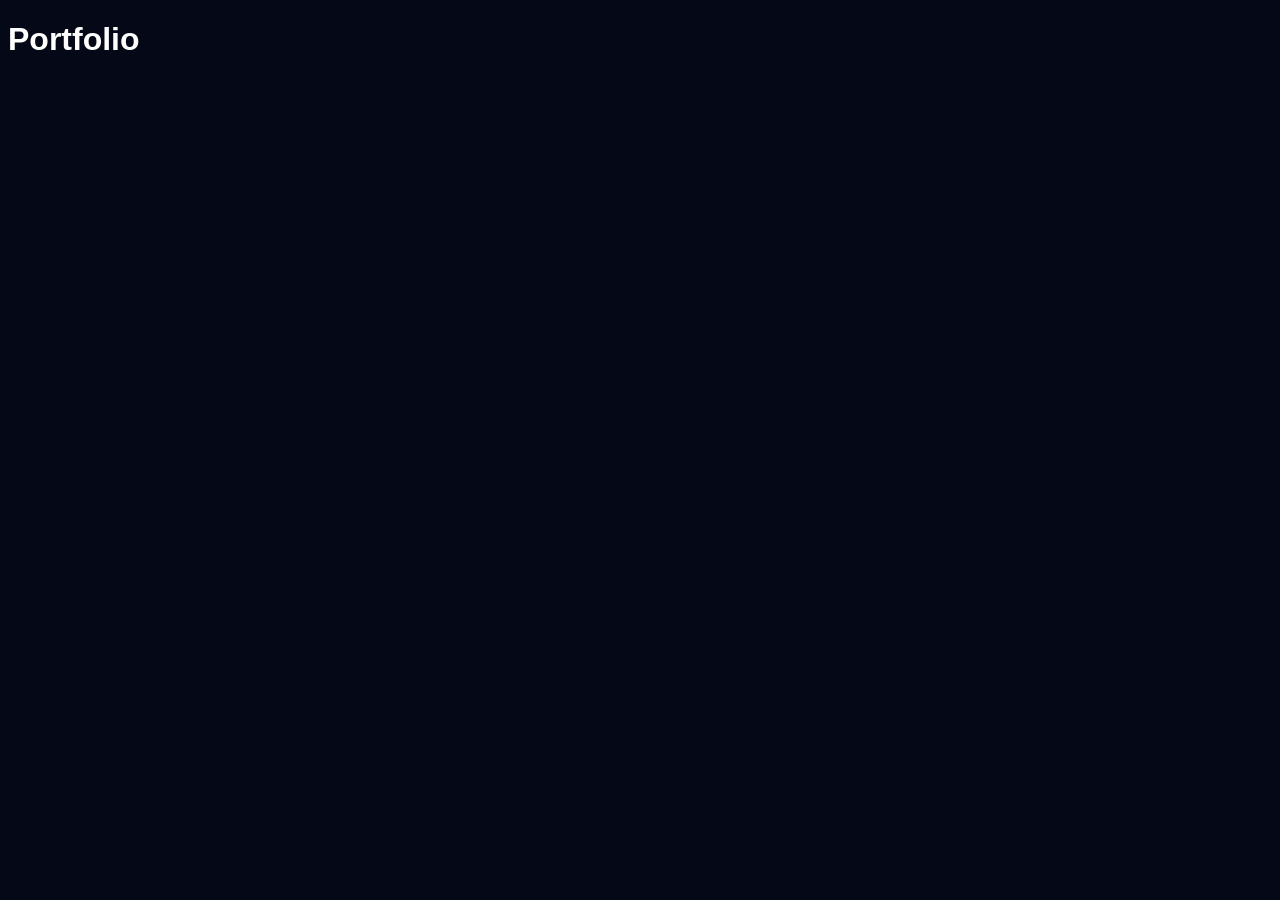
==== index.html @ 8c9bbd40 "Add files via upload" ====
<!DOCTYPE html>
<html lang="en"><head><meta charset="UTF-8"><meta name="viewport" content="width=device-width, initial-scale=1.0"><title>Mechanical Engineering Portfolio</title><link rel="stylesheet" href="style.css"></head><body><h1>Portfolio</h1><script src="script.js"></script></body></html>
---- style.css ----
body{font-family:Arial,sans-serif;background:#050816;color:white;}
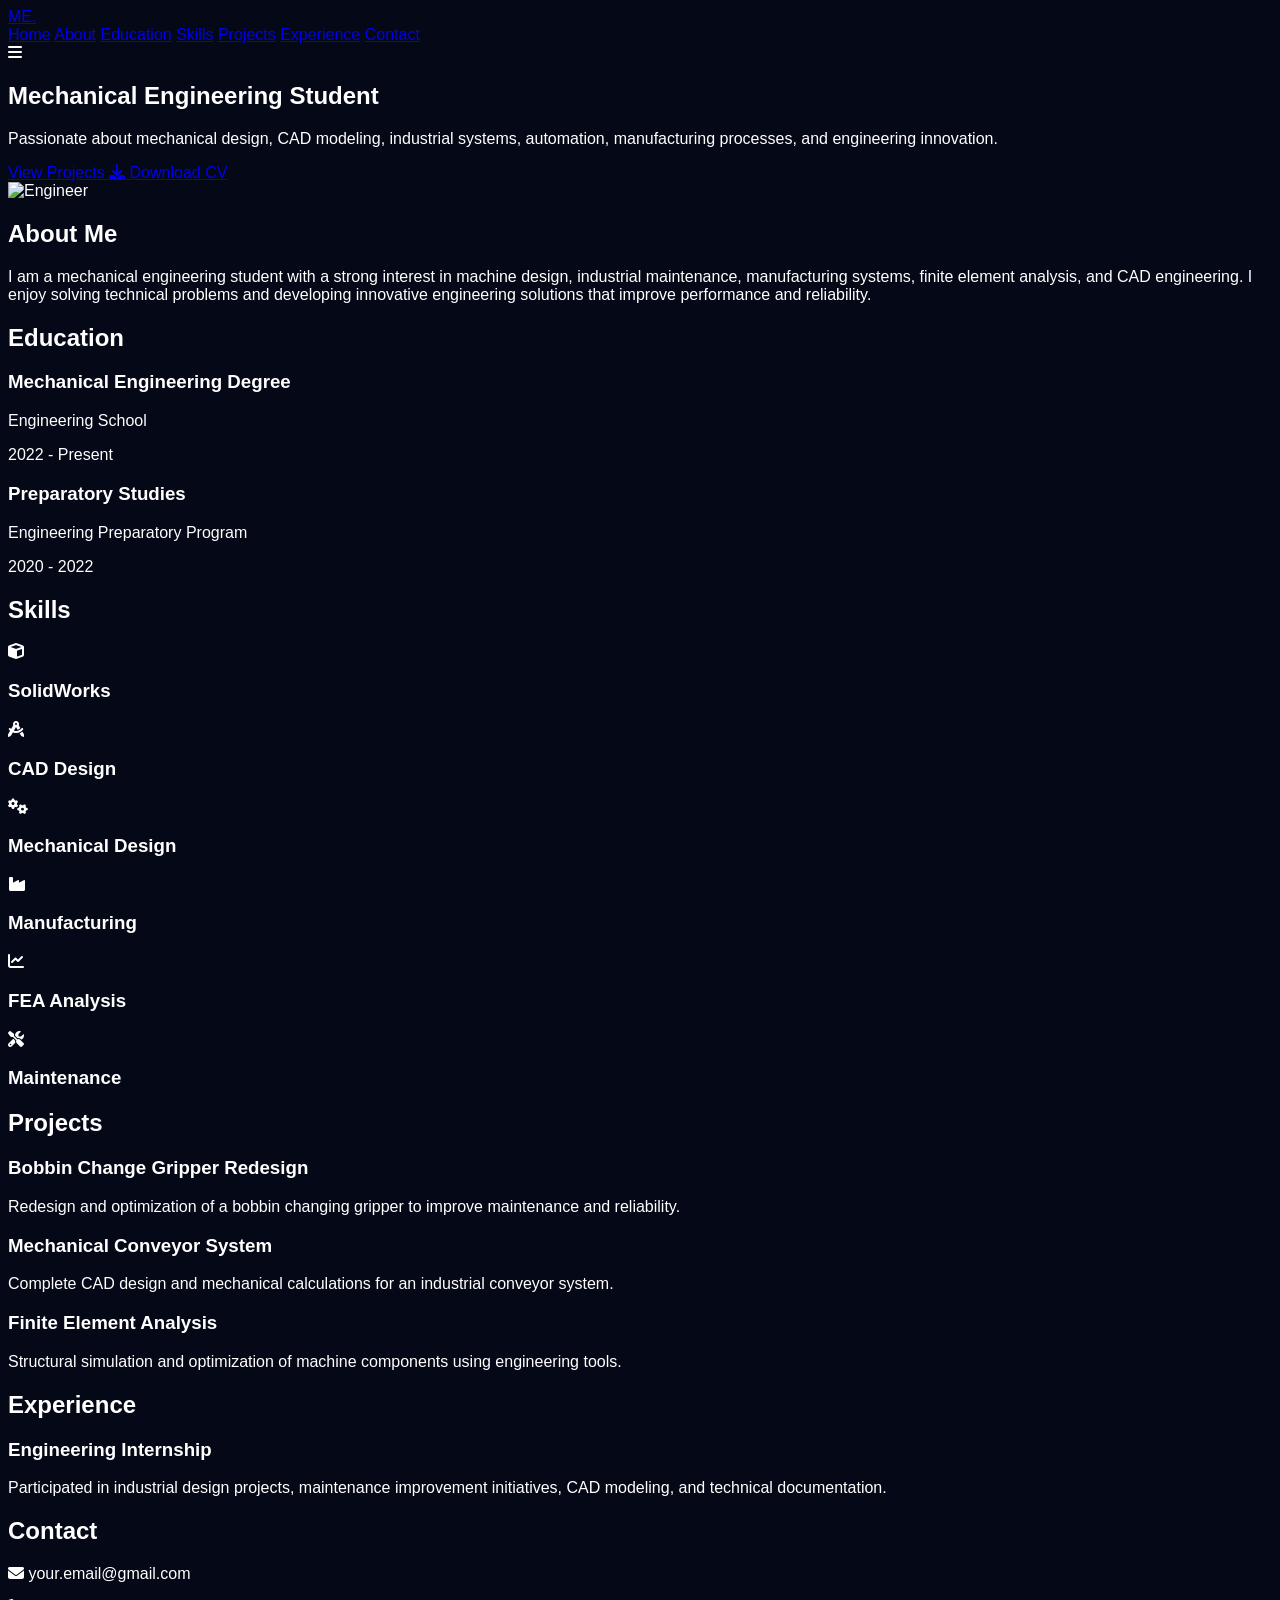
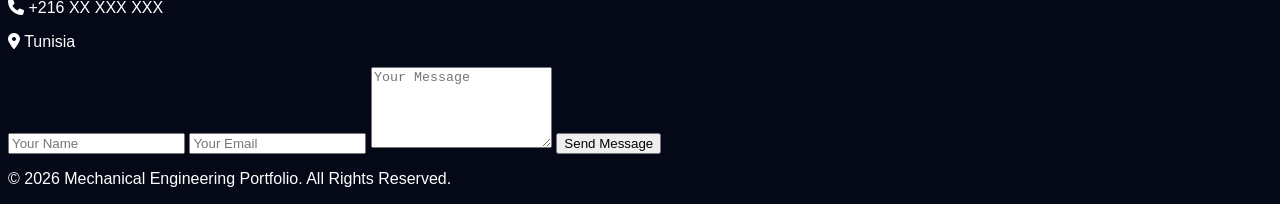
==== commit ff9e6fad: "Update index.html" ====
--- a/index.html
+++ b/index.html
@@ -1,2 +1,248 @@
 <!DOCTYPE html>
-<html lang="en"><head><meta charset="UTF-8"><meta name="viewport" content="width=device-width, initial-scale=1.0"><title>Mechanical Engineering Portfolio</title><link rel="stylesheet" href="style.css"></head><body><h1>Portfolio</h1><script src="script.js"></script></body></html>+<html lang="en">
+<head>
+    <meta charset="UTF-8" />
+    <meta name="viewport" content="width=device-width, initial-scale=1.0" />
+    <title>Mechanical Engineering Portfolio</title>
+
+    <link rel="stylesheet" href="style.css" />
+
+    <link
+        href="https://cdnjs.cloudflare.com/ajax/libs/font-awesome/6.5.1/css/all.min.css"
+        rel="stylesheet"
+    />
+</head>
+<body>
+
+    <div class="bg-blur blur-1"></div>
+    <div class="bg-blur blur-2"></div>
+
+    <!-- Header -->
+    <header class="header">
+        <div class="container nav-container">
+            <a href="#" class="logo">ME<span>.</span></a>
+
+            <nav class="navbar" id="navbar">
+                <a href="#home">Home</a>
+                <a href="#about">About</a>
+                <a href="#education">Education</a>
+                <a href="#skills">Skills</a>
+                <a href="#projects">Projects</a>
+                <a href="#experience">Experience</a>
+                <a href="#contact">Contact</a>
+            </nav>
+
+            <div class="menu-btn" id="menu-btn">
+                <i class="fas fa-bars"></i>
+            </div>
+        </div>
+    </header>
+
+    <!-- Hero -->
+    <section id="home" class="hero">
+        <div class="container hero-content">
+            <div class="hero-text reveal">
+                <h1>
+                    Mechanical Engineering
+                    <span>Student</span>
+                </h1>
+
+                <p>
+                    Passionate about mechanical design, CAD modeling,
+                    industrial systems, automation, manufacturing processes,
+                    and engineering innovation.
+                </p>
+
+                <div class="hero-buttons">
+                    <a href="#projects" class="btn">
+                        View Projects
+                    </a>
+
+                    <a href="cv.pdf" class="btn btn-outline" download>
+                        <i class="fas fa-download"></i>
+                        Download CV
+                    </a>
+                </div>
+            </div>
+
+            <div class="hero-card reveal">
+                <div class="glass-card">
+                    <img
+                        src="https://images.unsplash.com/photo-1581092160607-ee22621dd758?auto=format&fit=crop&w=600&q=80"
+                        alt="Engineer"
+                    />
+                </div>
+            </div>
+        </div>
+    </section>
+
+    <!-- About -->
+    <section id="about">
+        <div class="container">
+            <h2 class="section-title reveal">About Me</h2>
+
+            <div class="glass-section reveal">
+                <p>
+                    I am a mechanical engineering student with a strong
+                    interest in machine design, industrial maintenance,
+                    manufacturing systems, finite element analysis, and CAD
+                    engineering. I enjoy solving technical problems and
+                    developing innovative engineering solutions that improve
+                    performance and reliability.
+                </p>
+            </div>
+        </div>
+    </section>
+
+    <!-- Education -->
+    <section id="education">
+        <div class="container">
+            <h2 class="section-title reveal">Education</h2>
+
+            <div class="timeline">
+
+                <div class="timeline-item reveal">
+                    <div class="glass-card-small">
+                        <h3>Mechanical Engineering Degree</h3>
+                        <p>Engineering School</p>
+                        <span>2022 - Present</span>
+                    </div>
+                </div>
+
+                <div class="timeline-item reveal">
+                    <div class="glass-card-small">
+                        <h3>Preparatory Studies</h3>
+                        <p>Engineering Preparatory Program</p>
+                        <span>2020 - 2022</span>
+                    </div>
+                </div>
+
+            </div>
+        </div>
+    </section>
+
+    <!-- Skills -->
+    <section id="skills">
+        <div class="container">
+            <h2 class="section-title reveal">Skills</h2>
+
+            <div class="skills-grid">
+
+                <div class="skill-card reveal">
+                    <i class="fas fa-cube"></i>
+                    <h3>SolidWorks</h3>
+                </div>
+
+                <div class="skill-card reveal">
+                    <i class="fas fa-drafting-compass"></i>
+                    <h3>CAD Design</h3>
+                </div>
+
+                <div class="skill-card reveal">
+                    <i class="fas fa-gears"></i>
+                    <h3>Mechanical Design</h3>
+                </div>
+
+                <div class="skill-card reveal">
+                    <i class="fas fa-industry"></i>
+                    <h3>Manufacturing</h3>
+                </div>
+
+                <div class="skill-card reveal">
+                    <i class="fas fa-chart-line"></i>
+                    <h3>FEA Analysis</h3>
+                </div>
+
+                <div class="skill-card reveal">
+                    <i class="fas fa-screwdriver-wrench"></i>
+                    <h3>Maintenance</h3>
+                </div>
+
+            </div>
+        </div>
+    </section>
+
+    <!-- Projects -->
+    <section id="projects">
+        <div class="container">
+            <h2 class="section-title reveal">Projects</h2>
+
+            <div class="project-grid">
+
+                <div class="project-card reveal">
+                    <h3>Bobbin Change Gripper Redesign</h3>
+                    <p>
+                        Redesign and optimization of a bobbin changing gripper
+                        to improve maintenance and reliability.
+                    </p>
+                </div>
+
+                <div class="project-card reveal">
+                    <h3>Mechanical Conveyor System</h3>
+                    <p>
+                        Complete CAD design and mechanical calculations for an
+                        industrial conveyor system.
+                    </p>
+                </div>
+
+                <div class="project-card reveal">
+                    <h3>Finite Element Analysis</h3>
+                    <p>
+                        Structural simulation and optimization of machine
+                        components using engineering tools.
+                    </p>
+                </div>
+
+            </div>
+        </div>
+    </section>
+
+    <!-- Experience -->
+    <section id="experience">
+        <div class="container">
+            <h2 class="section-title reveal">Experience</h2>
+
+            <div class="glass-section reveal">
+                <h3>Engineering Internship</h3>
+                <p>
+                    Participated in industrial design projects, maintenance
+                    improvement initiatives, CAD modeling, and technical
+                    documentation.
+                </p>
+            </div>
+        </div>
+    </section>
+
+    <!-- Contact -->
+    <section id="contact">
+        <div class="container">
+            <h2 class="section-title reveal">Contact</h2>
+
+            <div class="contact-box reveal">
+
+                <div class="contact-info">
+                    <p><i class="fas fa-envelope"></i> your.email@gmail.com</p>
+                    <p><i class="fas fa-phone"></i> +216 XX XXX XXX</p>
+                    <p><i class="fas fa-location-dot"></i> Tunisia</p>
+                </div>
+
+                <form>
+                    <input type="text" placeholder="Your Name" required>
+                    <input type="email" placeholder="Your Email" required>
+                    <textarea rows="5" placeholder="Your Message"></textarea>
+                    <button type="submit" class="btn">
+                        Send Message
+                    </button>
+                </form>
+
+            </div>
+        </div>
+    </section>
+
+    <footer>
+        <p>© 2026 Mechanical Engineering Portfolio. All Rights Reserved.</p>
+    </footer>
+
+    <script src="script.js"></script>
+</body>
+</html>
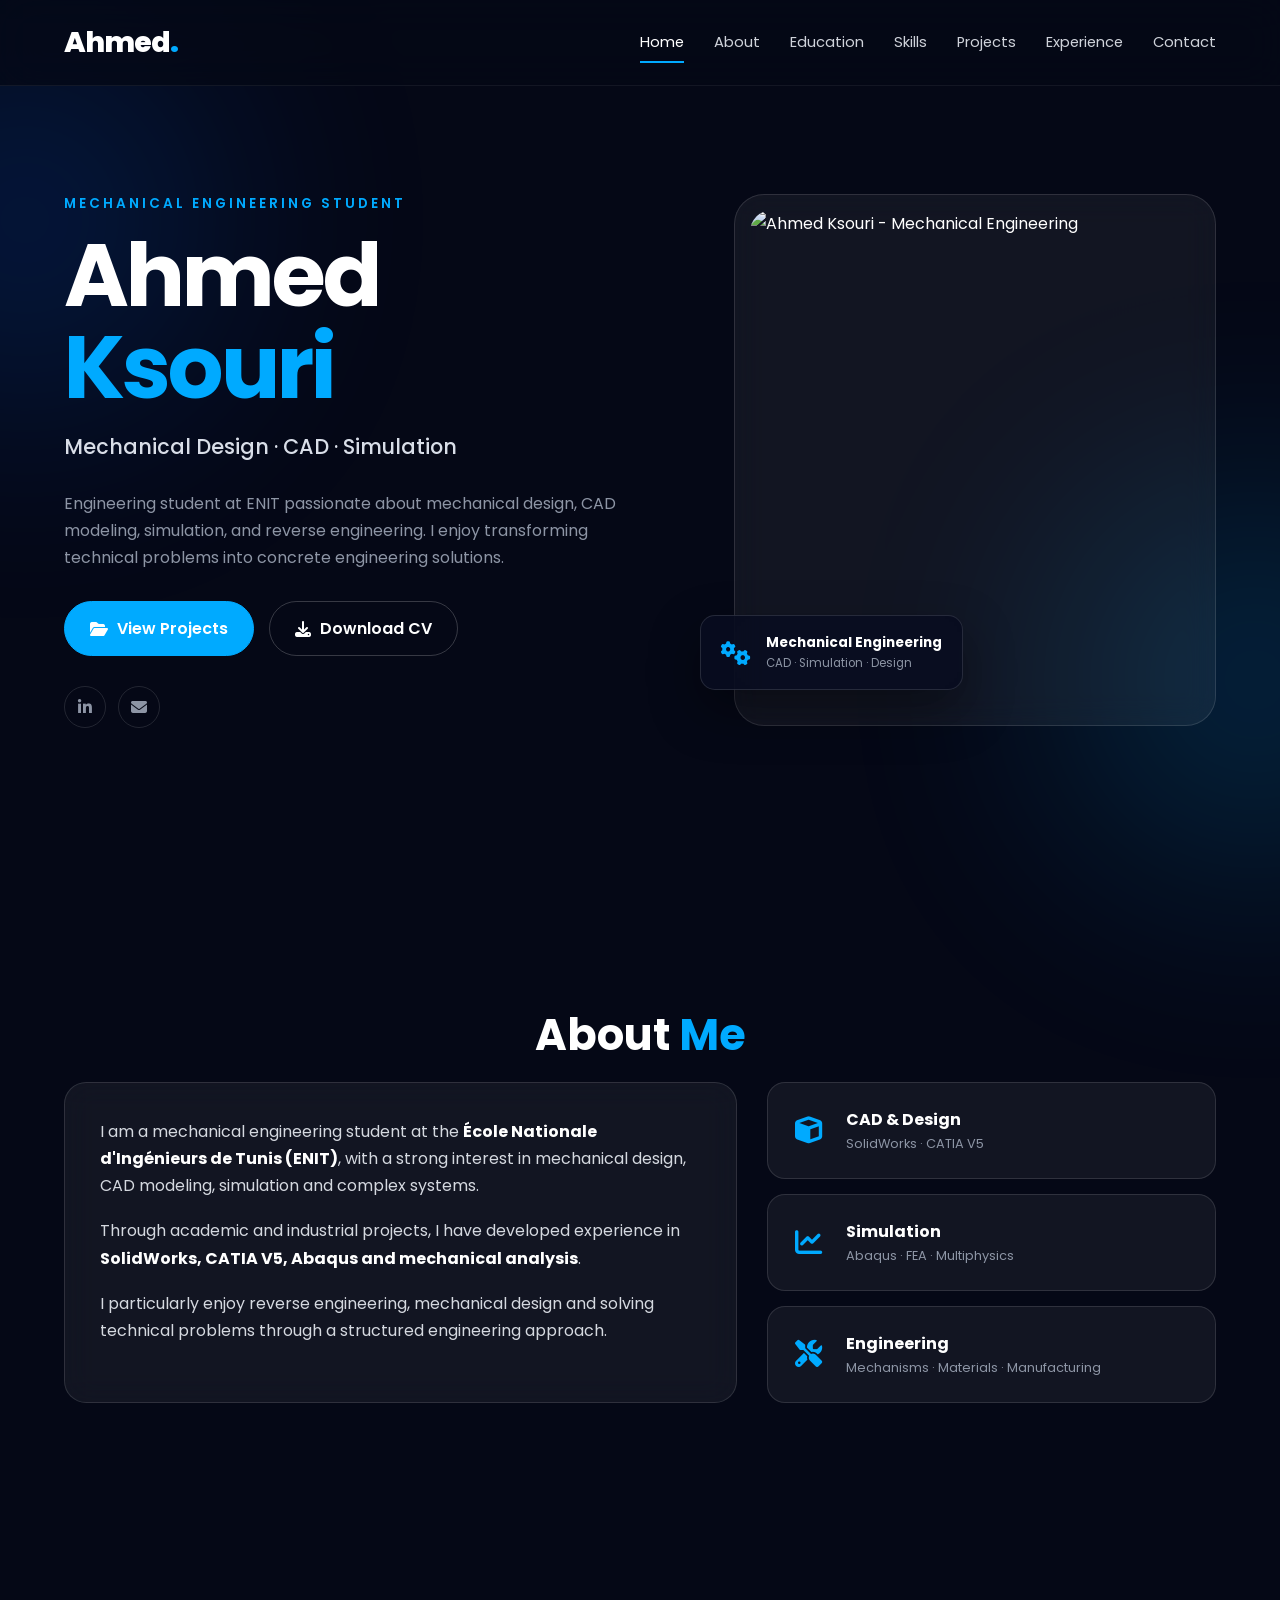
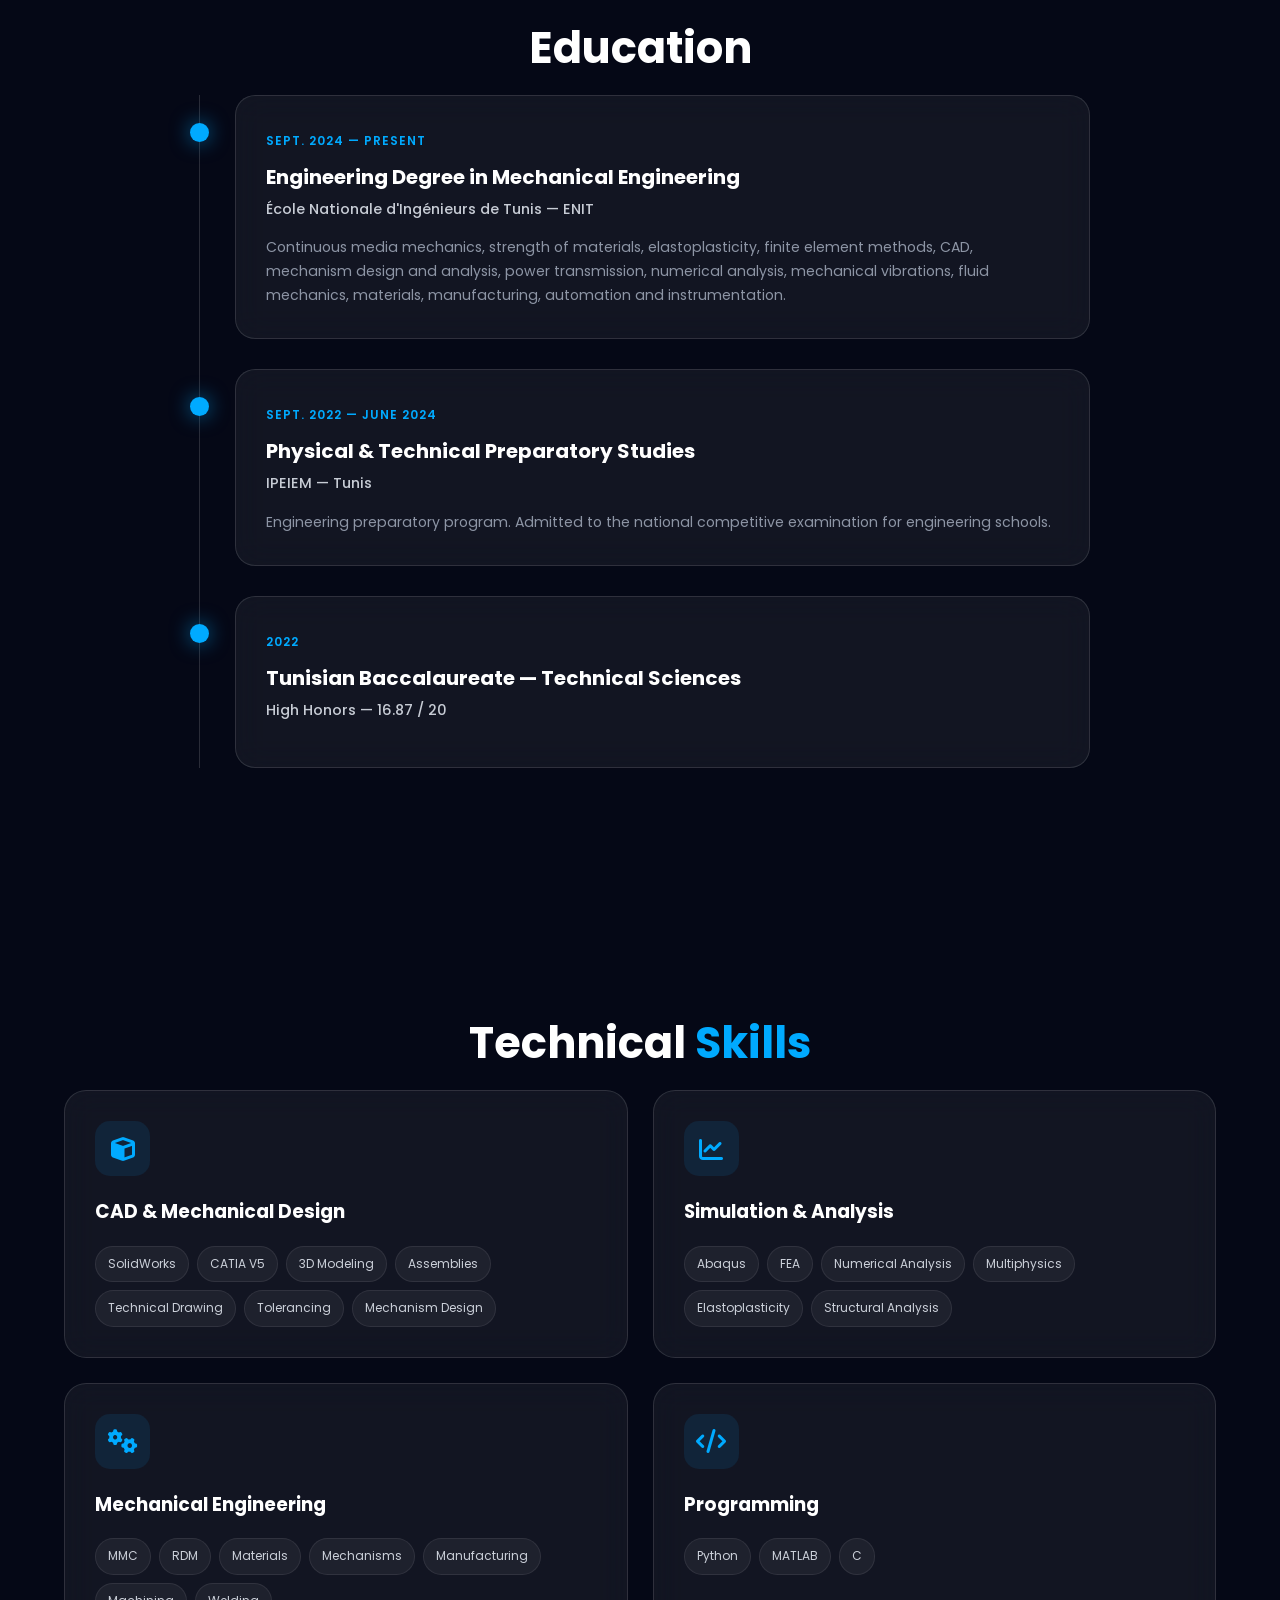
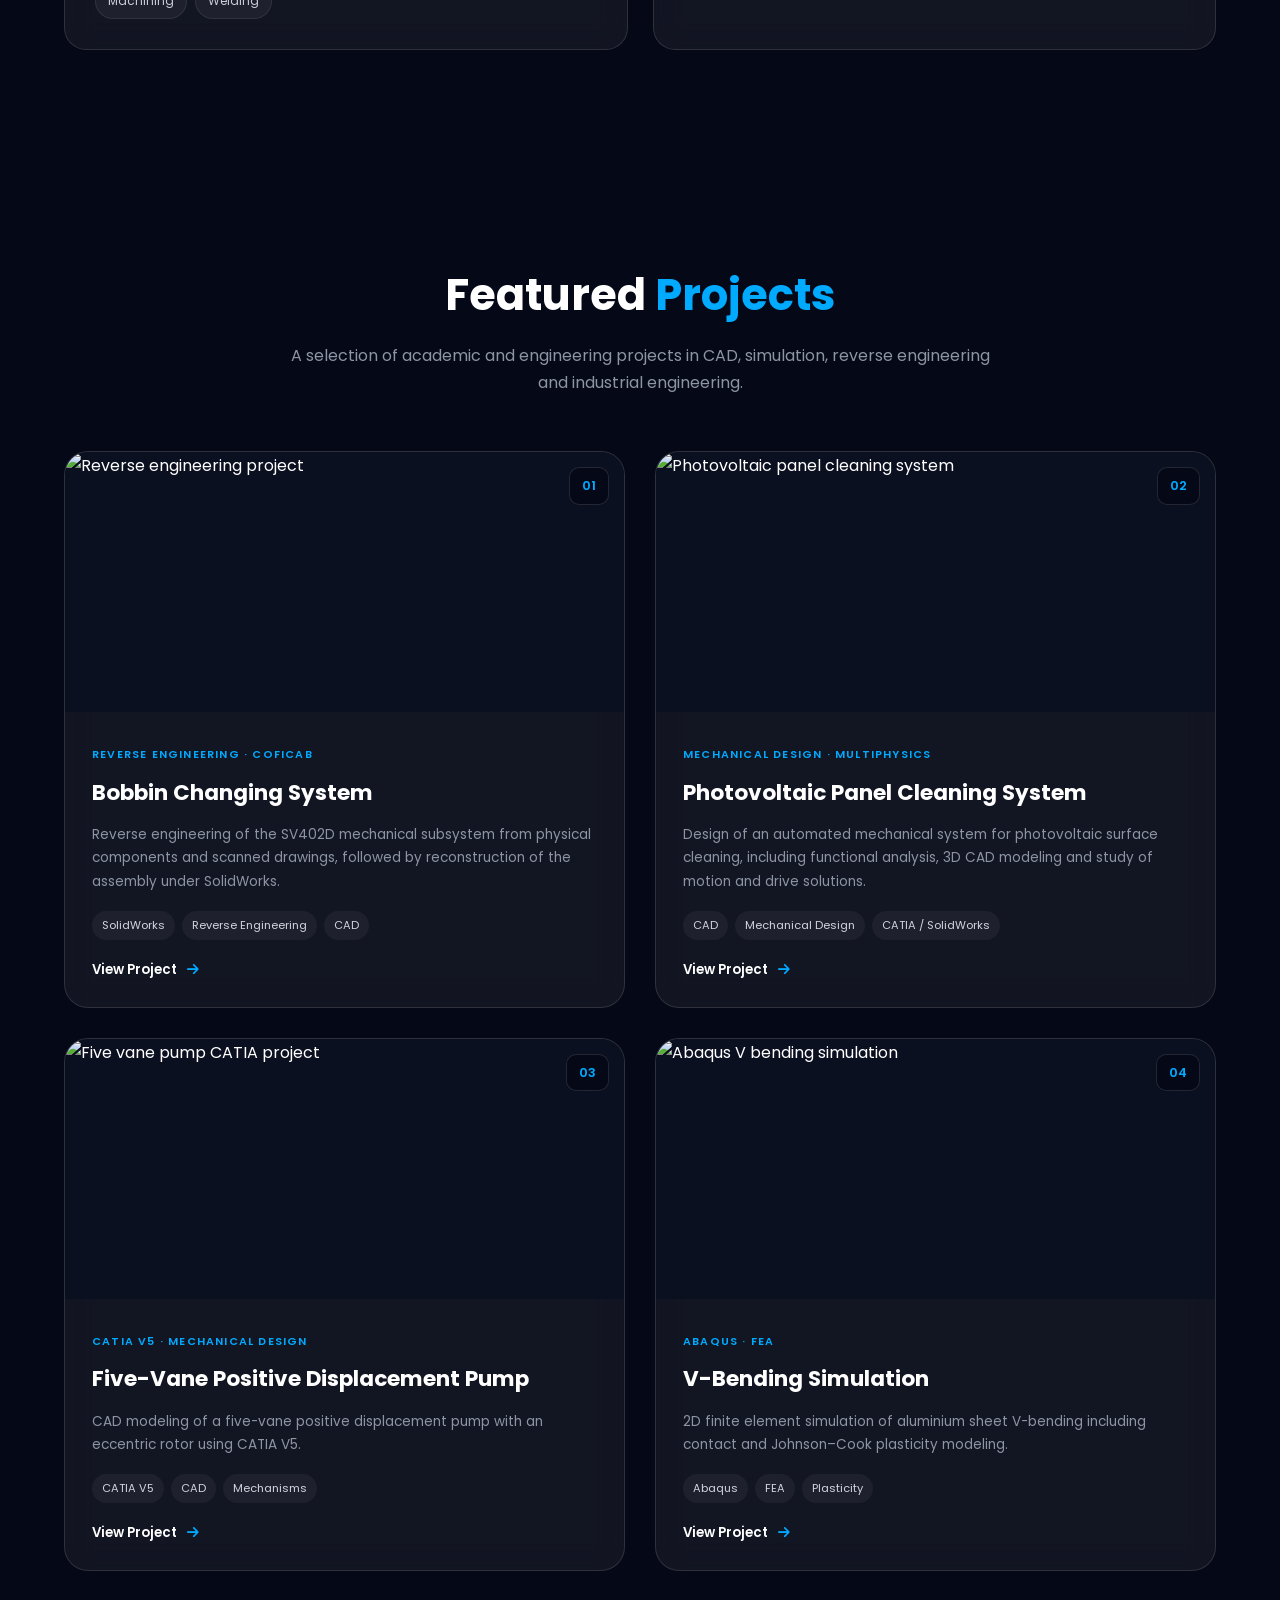
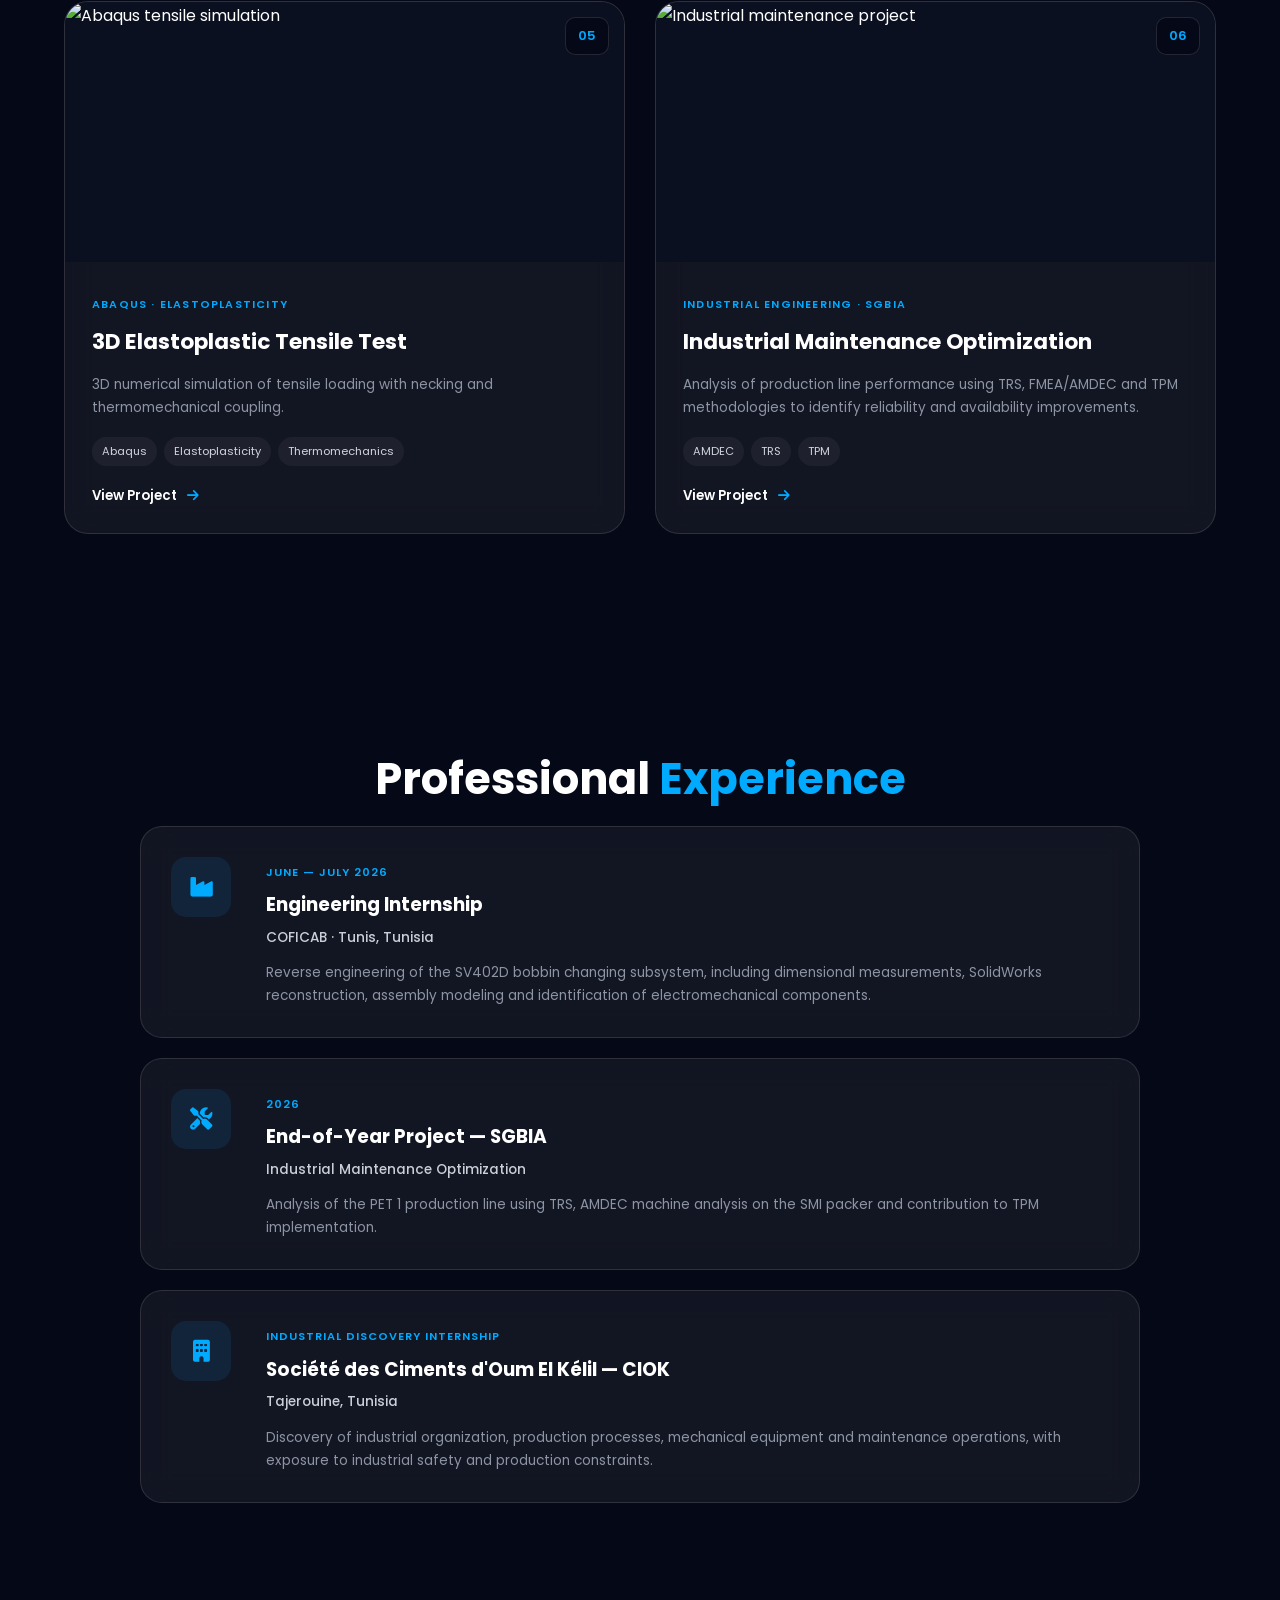
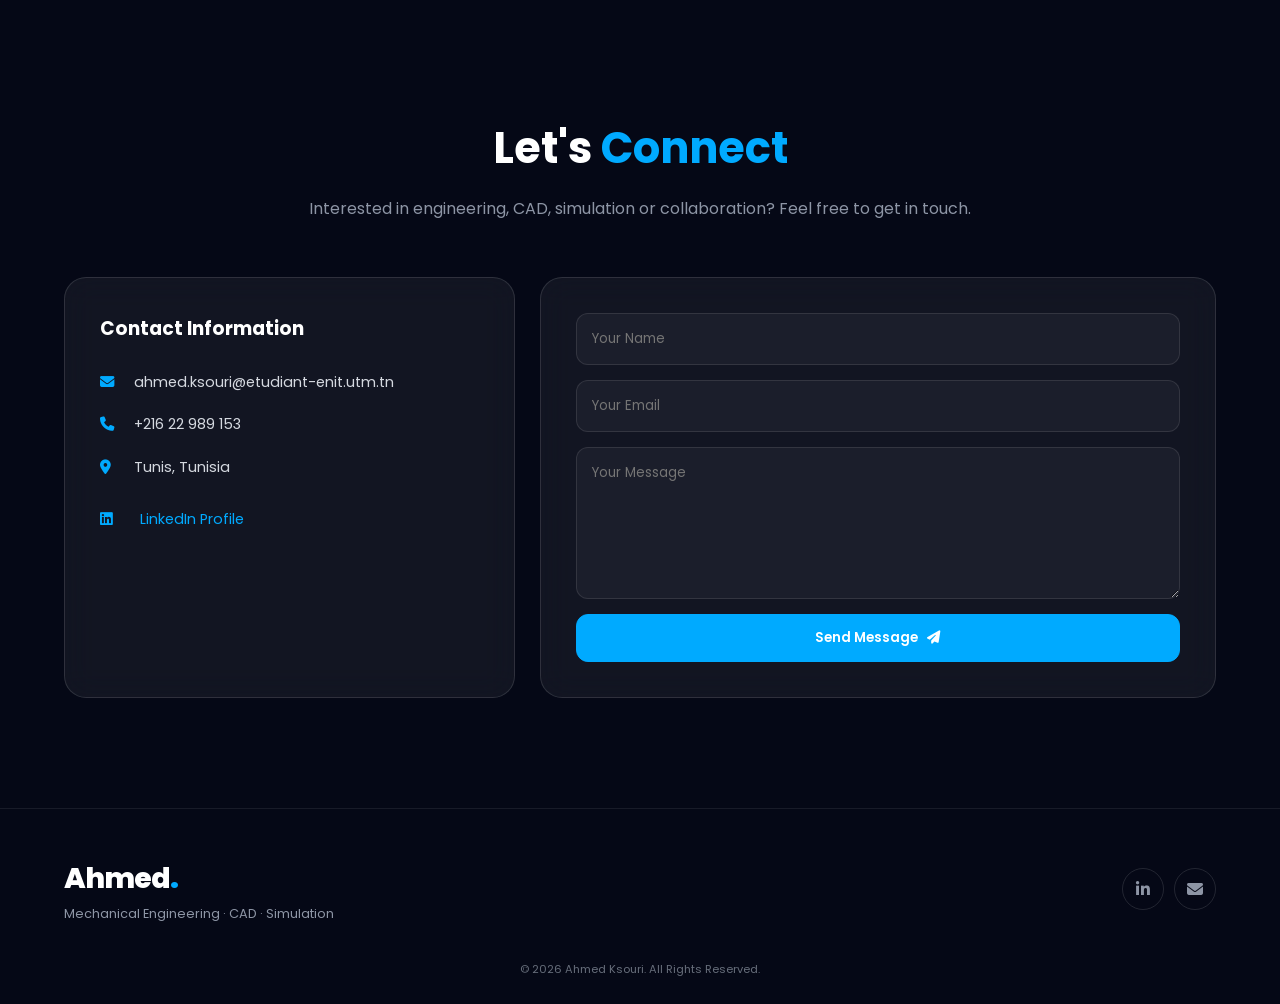
==== commit 2f97780b: "Update index.html" ====
--- a/index.html
+++ b/index.html
@@ -1,60 +1,97 @@
 <!DOCTYPE html>
 <html lang="en">
+
 <head>
-    <meta charset="UTF-8" />
-    <meta name="viewport" content="width=device-width, initial-scale=1.0" />
-    <title>Mechanical Engineering Portfolio</title>
-
-    <link rel="stylesheet" href="style.css" />
-
+    <meta charset="UTF-8">
+    <meta name="viewport" content="width=device-width, initial-scale=1.0">
+
+    <title>Ahmed Ksouri | Mechanical Engineering Portfolio</title>
+
+    <meta name="description"
+        content="Ahmed Ksouri - Mechanical Engineering Student at ENIT | CAD | Mechanical Design | Simulation | Reverse Engineering">
+
+    <link rel="stylesheet" href="style.css">
+
+    <!-- Font Awesome -->
     <link
         href="https://cdnjs.cloudflare.com/ajax/libs/font-awesome/6.5.1/css/all.min.css"
-        rel="stylesheet"
-    />
+        rel="stylesheet">
+
+    <!-- Google Font -->
+    <link
+        href="https://fonts.googleapis.com/css2?family=Poppins:wght@300;400;500;600;700;800&display=swap"
+        rel="stylesheet">
 </head>
+
 <body>
 
+    <!-- Background -->
     <div class="bg-blur blur-1"></div>
     <div class="bg-blur blur-2"></div>
 
-    <!-- Header -->
+    <!-- ================= HEADER ================= -->
+
     <header class="header">
+
         <div class="container nav-container">
-            <a href="#" class="logo">ME<span>.</span></a>
+
+            <a href="#home" class="logo">
+                Ahmed<span>.</span>
+            </a>
 
             <nav class="navbar" id="navbar">
-                <a href="#home">Home</a>
+
+                <a href="#home" class="active">Home</a>
                 <a href="#about">About</a>
                 <a href="#education">Education</a>
                 <a href="#skills">Skills</a>
                 <a href="#projects">Projects</a>
                 <a href="#experience">Experience</a>
                 <a href="#contact">Contact</a>
+
             </nav>
 
             <div class="menu-btn" id="menu-btn">
                 <i class="fas fa-bars"></i>
             </div>
+
         </div>
+
     </header>
 
-    <!-- Hero -->
+
+    <!-- ================= HERO ================= -->
+
     <section id="home" class="hero">
+
         <div class="container hero-content">
+
             <div class="hero-text reveal">
+
+                <p class="hero-small-title">
+                    MECHANICAL ENGINEERING STUDENT
+                </p>
+
                 <h1>
-                    Mechanical Engineering
-                    <span>Student</span>
+                    Ahmed
+                    <span>Ksouri</span>
                 </h1>
 
-                <p>
-                    Passionate about mechanical design, CAD modeling,
-                    industrial systems, automation, manufacturing processes,
-                    and engineering innovation.
+                <h2>
+                    Mechanical Design · CAD · Simulation
+                </h2>
+
+                <p class="hero-description">
+                    Engineering student at ENIT passionate about mechanical
+                    design, CAD modeling, simulation, and reverse engineering.
+                    I enjoy transforming technical problems into concrete
+                    engineering solutions.
                 </p>
 
                 <div class="hero-buttons">
+
                     <a href="#projects" class="btn">
+                        <i class="fas fa-folder-open"></i>
                         View Projects
                     </a>
 
@@ -62,187 +99,983 @@
                         <i class="fas fa-download"></i>
                         Download CV
                     </a>
-                </div>
+
+                </div>
+
+                <div class="hero-socials">
+
+                    <a
+                        href="https://www.linkedin.com/in/ahmed-ksouri-271673317/"
+                        target="_blank">
+                        <i class="fab fa-linkedin-in"></i>
+                    </a>
+
+                    <a href="mailto:ahmed.ksouri@etudiant-enit.utm.tn">
+                        <i class="fas fa-envelope"></i>
+                    </a>
+
+                </div>
+
             </div>
 
+
             <div class="hero-card reveal">
-                <div class="glass-card">
+
+                <div class="glass-card hero-image-card">
+
                     <img
-                        src="https://images.unsplash.com/photo-1581092160607-ee22621dd758?auto=format&fit=crop&w=600&q=80"
-                        alt="Engineer"
-                    />
-                </div>
+                        src="images/profile.jpg"
+                        alt="Ahmed Ksouri - Mechanical Engineering">
+
+                    <div class="floating-card">
+
+                        <i class="fas fa-gears"></i>
+
+                        <div>
+                            <strong>Mechanical Engineering</strong>
+                            <span>CAD · Simulation · Design</span>
+                        </div>
+
+                    </div>
+
+                </div>
+
             </div>
+
         </div>
+
     </section>
 
-    <!-- About -->
+
+    <!-- ================= ABOUT ================= -->
+
     <section id="about">
+
         <div class="container">
-            <h2 class="section-title reveal">About Me</h2>
-
-            <div class="glass-section reveal">
+
+            <h2 class="section-title reveal">
+                About <span>Me</span>
+            </h2>
+
+            <div class="about-grid">
+
+                <div class="glass-section reveal">
+
+                    <p>
+                        I am a mechanical engineering student at the
+                        <strong>École Nationale d'Ingénieurs de Tunis
+                        (ENIT)</strong>, with a strong interest in mechanical
+                        design, CAD modeling, simulation and complex systems.
+                    </p>
+
+                    <p>
+                        Through academic and industrial projects, I have
+                        developed experience in
+                        <strong>SolidWorks, CATIA V5, Abaqus and mechanical
+                        analysis</strong>.
+                    </p>
+
+                    <p>
+                        I particularly enjoy reverse engineering, mechanical
+                        design and solving technical problems through a
+                        structured engineering approach.
+                    </p>
+
+                </div>
+
+
+                <div class="about-highlights reveal">
+
+                    <div class="highlight-card">
+
+                        <i class="fas fa-cube"></i>
+
+                        <div>
+                            <h3>CAD & Design</h3>
+                            <p>SolidWorks · CATIA V5</p>
+                        </div>
+
+                    </div>
+
+
+                    <div class="highlight-card">
+
+                        <i class="fas fa-chart-line"></i>
+
+                        <div>
+                            <h3>Simulation</h3>
+                            <p>Abaqus · FEA · Multiphysics</p>
+                        </div>
+
+                    </div>
+
+
+                    <div class="highlight-card">
+
+                        <i class="fas fa-screwdriver-wrench"></i>
+
+                        <div>
+                            <h3>Engineering</h3>
+                            <p>Mechanisms · Materials · Manufacturing</p>
+                        </div>
+
+                    </div>
+
+                </div>
+
+            </div>
+
+        </div>
+
+    </section>
+
+
+    <!-- ================= EDUCATION ================= -->
+
+    <section id="education">
+
+        <div class="container">
+
+            <h2 class="section-title reveal">
+                Education
+            </h2>
+
+            <div class="timeline">
+
+                <div class="timeline-item reveal">
+
+                    <div class="timeline-dot"></div>
+
+                    <div class="glass-card-small">
+
+                        <span class="timeline-date">
+                            SEPT. 2024 — PRESENT
+                        </span>
+
+                        <h3>
+                            Engineering Degree in Mechanical Engineering
+                        </h3>
+
+                        <h4>
+                            École Nationale d'Ingénieurs de Tunis — ENIT
+                        </h4>
+
+                        <p>
+                            Continuous media mechanics, strength of materials,
+                            elastoplasticity, finite element methods, CAD,
+                            mechanism design and analysis, power transmission,
+                            numerical analysis, mechanical vibrations,
+                            fluid mechanics, materials, manufacturing,
+                            automation and instrumentation.
+                        </p>
+
+                    </div>
+
+                </div>
+
+
+                <div class="timeline-item reveal">
+
+                    <div class="timeline-dot"></div>
+
+                    <div class="glass-card-small">
+
+                        <span class="timeline-date">
+                            SEPT. 2022 — JUNE 2024
+                        </span>
+
+                        <h3>
+                            Physical & Technical Preparatory Studies
+                        </h3>
+
+                        <h4>
+                            IPEIEM — Tunis
+                        </h4>
+
+                        <p>
+                            Engineering preparatory program. Admitted to the
+                            national competitive examination for engineering
+                            schools.
+                        </p>
+
+                    </div>
+
+                </div>
+
+
+                <div class="timeline-item reveal">
+
+                    <div class="timeline-dot"></div>
+
+                    <div class="glass-card-small">
+
+                        <span class="timeline-date">
+                            2022
+                        </span>
+
+                        <h3>
+                            Tunisian Baccalaureate — Technical Sciences
+                        </h3>
+
+                        <h4>
+                            High Honors — 16.87 / 20
+                        </h4>
+
+                    </div>
+
+                </div>
+
+            </div>
+
+        </div>
+
+    </section>
+
+
+    <!-- ================= SKILLS ================= -->
+
+    <section id="skills">
+
+        <div class="container">
+
+            <h2 class="section-title reveal">
+                Technical <span>Skills</span>
+            </h2>
+
+
+            <div class="skills-category-grid">
+
+
+                <!-- CAD -->
+
+                <div class="skill-category glass-section reveal">
+
+                    <div class="category-icon">
+                        <i class="fas fa-cube"></i>
+                    </div>
+
+                    <h3>
+                        CAD & Mechanical Design
+                    </h3>
+
+                    <div class="skill-tags">
+
+                        <span>SolidWorks</span>
+                        <span>CATIA V5</span>
+                        <span>3D Modeling</span>
+                        <span>Assemblies</span>
+                        <span>Technical Drawing</span>
+                        <span>Tolerancing</span>
+                        <span>Mechanism Design</span>
+
+                    </div>
+
+                </div>
+
+
+                <!-- Simulation -->
+
+                <div class="skill-category glass-section reveal">
+
+                    <div class="category-icon">
+                        <i class="fas fa-chart-line"></i>
+                    </div>
+
+                    <h3>
+                        Simulation & Analysis
+                    </h3>
+
+                    <div class="skill-tags">
+
+                        <span>Abaqus</span>
+                        <span>FEA</span>
+                        <span>Numerical Analysis</span>
+                        <span>Multiphysics</span>
+                        <span>Elastoplasticity</span>
+                        <span>Structural Analysis</span>
+
+                    </div>
+
+                </div>
+
+
+                <!-- Mechanical -->
+
+                <div class="skill-category glass-section reveal">
+
+                    <div class="category-icon">
+                        <i class="fas fa-gears"></i>
+                    </div>
+
+                    <h3>
+                        Mechanical Engineering
+                    </h3>
+
+                    <div class="skill-tags">
+
+                        <span>MMC</span>
+                        <span>RDM</span>
+                        <span>Materials</span>
+                        <span>Mechanisms</span>
+                        <span>Manufacturing</span>
+                        <span>Machining</span>
+                        <span>Welding</span>
+
+                    </div>
+
+                </div>
+
+
+                <!-- Programming -->
+
+                <div class="skill-category glass-section reveal">
+
+                    <div class="category-icon">
+                        <i class="fas fa-code"></i>
+                    </div>
+
+                    <h3>
+                        Programming
+                    </h3>
+
+                    <div class="skill-tags">
+
+                        <span>Python</span>
+                        <span>MATLAB</span>
+                        <span>C</span>
+
+                    </div>
+
+                </div>
+
+            </div>
+
+        </div>
+
+    </section>
+
+
+    <!-- ================= PROJECTS ================= -->
+
+    <section id="projects">
+
+        <div class="container">
+
+            <h2 class="section-title reveal">
+                Featured <span>Projects</span>
+            </h2>
+
+            <p class="section-subtitle reveal">
+                A selection of academic and engineering projects in CAD,
+                simulation, reverse engineering and industrial engineering.
+            </p>
+
+
+            <div class="project-grid">
+
+
+                <!-- PROJECT 1 -->
+
+                <article class="project-card reveal">
+
+                    <div class="project-image">
+
+                        <img
+                            src="images/reverse-engineering.jpg"
+                            alt="Reverse engineering project">
+
+                        <div class="project-number">
+                            01
+                        </div>
+
+                    </div>
+
+                    <div class="project-content">
+
+                        <span class="project-type">
+                            REVERSE ENGINEERING · COFICAB
+                        </span>
+
+                        <h3>
+                            Bobbin Changing System
+                        </h3>
+
+                        <p>
+                            Reverse engineering of the SV402D mechanical
+                            subsystem from physical components and scanned
+                            drawings, followed by reconstruction of the
+                            assembly under SolidWorks.
+                        </p>
+
+                        <div class="project-tags">
+
+                            <span>SolidWorks</span>
+                            <span>Reverse Engineering</span>
+                            <span>CAD</span>
+
+                        </div>
+
+                        <button
+                            class="project-btn"
+                            onclick="openProject('project1')">
+
+                            View Project
+                            <i class="fas fa-arrow-right"></i>
+
+                        </button>
+
+                    </div>
+
+                </article>
+
+
+                <!-- PROJECT 2 -->
+
+                <article class="project-card reveal">
+
+                    <div class="project-image">
+
+                        <img
+                            src="images/photovoltaic-cleaning.jpg"
+                            alt="Photovoltaic panel cleaning system">
+
+                        <div class="project-number">
+                            02
+                        </div>
+
+                    </div>
+
+                    <div class="project-content">
+
+                        <span class="project-type">
+                            MECHANICAL DESIGN · MULTIPHYSICS
+                        </span>
+
+                        <h3>
+                            Photovoltaic Panel Cleaning System
+                        </h3>
+
+                        <p>
+                            Design of an automated mechanical system for
+                            photovoltaic surface cleaning, including
+                            functional analysis, 3D CAD modeling and study of
+                            motion and drive solutions.
+                        </p>
+
+                        <div class="project-tags">
+
+                            <span>CAD</span>
+                            <span>Mechanical Design</span>
+                            <span>CATIA / SolidWorks</span>
+
+                        </div>
+
+                        <button
+                            class="project-btn"
+                            onclick="openProject('project2')">
+
+                            View Project
+                            <i class="fas fa-arrow-right"></i>
+
+                        </button>
+
+                    </div>
+
+                </article>
+
+
+                <!-- PROJECT 3 -->
+
+                <article class="project-card reveal">
+
+                    <div class="project-image">
+
+                        <img
+                            src="images/pump-catia.jpg"
+                            alt="Five vane pump CATIA project">
+
+                        <div class="project-number">
+                            03
+                        </div>
+
+                    </div>
+
+                    <div class="project-content">
+
+                        <span class="project-type">
+                            CATIA V5 · MECHANICAL DESIGN
+                        </span>
+
+                        <h3>
+                            Five-Vane Positive Displacement Pump
+                        </h3>
+
+                        <p>
+                            CAD modeling of a five-vane positive displacement
+                            pump with an eccentric rotor using CATIA V5.
+                        </p>
+
+                        <div class="project-tags">
+
+                            <span>CATIA V5</span>
+                            <span>CAD</span>
+                            <span>Mechanisms</span>
+
+                        </div>
+
+                        <button
+                            class="project-btn"
+                            onclick="openProject('project3')">
+
+                            View Project
+                            <i class="fas fa-arrow-right"></i>
+
+                        </button>
+
+                    </div>
+
+                </article>
+
+
+                <!-- PROJECT 4 -->
+
+                <article class="project-card reveal">
+
+                    <div class="project-image">
+
+                        <img
+                            src="images/abaqus-v-bending.jpg"
+                            alt="Abaqus V bending simulation">
+
+                        <div class="project-number">
+                            04
+                        </div>
+
+                    </div>
+
+                    <div class="project-content">
+
+                        <span class="project-type">
+                            ABAQUS · FEA
+                        </span>
+
+                        <h3>
+                            V-Bending Simulation
+                        </h3>
+
+                        <p>
+                            2D finite element simulation of aluminium sheet
+                            V-bending including contact and Johnson–Cook
+                            plasticity modeling.
+                        </p>
+
+                        <div class="project-tags">
+
+                            <span>Abaqus</span>
+                            <span>FEA</span>
+                            <span>Plasticity</span>
+
+                        </div>
+
+                        <button
+                            class="project-btn"
+                            onclick="openProject('project4')">
+
+                            View Project
+                            <i class="fas fa-arrow-right"></i>
+
+                        </button>
+
+                    </div>
+
+                </article>
+
+
+                <!-- PROJECT 5 -->
+
+                <article class="project-card reveal">
+
+                    <div class="project-image">
+
+                        <img
+                            src="images/abaqus-tensile.jpg"
+                            alt="Abaqus tensile simulation">
+
+                        <div class="project-number">
+                            05
+                        </div>
+
+                    </div>
+
+                    <div class="project-content">
+
+                        <span class="project-type">
+                            ABAQUS · ELASTOPLASTICITY
+                        </span>
+
+                        <h3>
+                            3D Elastoplastic Tensile Test
+                        </h3>
+
+                        <p>
+                            3D numerical simulation of tensile loading with
+                            necking and thermomechanical coupling.
+                        </p>
+
+                        <div class="project-tags">
+
+                            <span>Abaqus</span>
+                            <span>Elastoplasticity</span>
+                            <span>Thermomechanics</span>
+
+                        </div>
+
+                        <button
+                            class="project-btn"
+                            onclick="openProject('project5')">
+
+                            View Project
+                            <i class="fas fa-arrow-right"></i>
+
+                        </button>
+
+                    </div>
+
+                </article>
+
+
+                <!-- PROJECT 6 -->
+
+                <article class="project-card reveal">
+
+                    <div class="project-image">
+
+                        <img
+                            src="images/maintenance.jpg"
+                            alt="Industrial maintenance project">
+
+                        <div class="project-number">
+                            06
+                        </div>
+
+                    </div>
+
+                    <div class="project-content">
+
+                        <span class="project-type">
+                            INDUSTRIAL ENGINEERING · SGBIA
+                        </span>
+
+                        <h3>
+                            Industrial Maintenance Optimization
+                        </h3>
+
+                        <p>
+                            Analysis of production line performance using TRS,
+                            FMEA/AMDEC and TPM methodologies to identify
+                            reliability and availability improvements.
+                        </p>
+
+                        <div class="project-tags">
+
+                            <span>AMDEC</span>
+                            <span>TRS</span>
+                            <span>TPM</span>
+
+                        </div>
+
+                        <button
+                            class="project-btn"
+                            onclick="openProject('project6')">
+
+                            View Project
+                            <i class="fas fa-arrow-right"></i>
+
+                        </button>
+
+                    </div>
+
+                </article>
+
+            </div>
+
+        </div>
+
+    </section>
+
+
+    <!-- ================= EXPERIENCE ================= -->
+
+    <section id="experience">
+
+        <div class="container">
+
+            <h2 class="section-title reveal">
+                Professional <span>Experience</span>
+            </h2>
+
+
+            <div class="experience-grid">
+
+
+                <div class="experience-card glass-section reveal">
+
+                    <div class="experience-icon">
+                        <i class="fas fa-industry"></i>
+                    </div>
+
+                    <div>
+
+                        <span class="experience-date">
+                            JUNE — JULY 2026
+                        </span>
+
+                        <h3>
+                            Engineering Internship
+                        </h3>
+
+                        <h4>
+                            COFICAB · Tunis, Tunisia
+                        </h4>
+
+                        <p>
+                            Reverse engineering of the SV402D bobbin changing
+                            subsystem, including dimensional measurements,
+                            SolidWorks reconstruction, assembly modeling and
+                            identification of electromechanical components.
+                        </p>
+
+                    </div>
+
+                </div>
+
+
+                <div class="experience-card glass-section reveal">
+
+                    <div class="experience-icon">
+                        <i class="fas fa-screwdriver-wrench"></i>
+                    </div>
+
+                    <div>
+
+                        <span class="experience-date">
+                            2026
+                        </span>
+
+                        <h3>
+                            End-of-Year Project — SGBIA
+                        </h3>
+
+                        <h4>
+                            Industrial Maintenance Optimization
+                        </h4>
+
+                        <p>
+                            Analysis of the PET 1 production line using TRS,
+                            AMDEC machine analysis on the SMI packer and
+                            contribution to TPM implementation.
+                        </p>
+
+                    </div>
+
+                </div>
+
+
+                <div class="experience-card glass-section reveal">
+
+                    <div class="experience-icon">
+                        <i class="fas fa-building"></i>
+                    </div>
+
+                    <div>
+
+                        <span class="experience-date">
+                            INDUSTRIAL DISCOVERY INTERNSHIP
+                        </span>
+
+                        <h3>
+                            Société des Ciments d'Oum El Kélil — CIOK
+                        </h3>
+
+                        <h4>
+                            Tajerouine, Tunisia
+                        </h4>
+
+                        <p>
+                            Discovery of industrial organization, production
+                            processes, mechanical equipment and maintenance
+                            operations, with exposure to industrial safety and
+                            production constraints.
+                        </p>
+
+                    </div>
+
+                </div>
+
+            </div>
+
+        </div>
+
+    </section>
+
+
+    <!-- ================= CONTACT ================= -->
+
+    <section id="contact">
+
+        <div class="container">
+
+            <h2 class="section-title reveal">
+                Let's <span>Connect</span>
+            </h2>
+
+            <p class="section-subtitle reveal">
+                Interested in engineering, CAD, simulation or collaboration?
+                Feel free to get in touch.
+            </p>
+
+
+            <div class="contact-box reveal">
+
+
+                <div class="contact-info">
+
+                    <h3>
+                        Contact Information
+                    </h3>
+
+                    <p>
+                        <i class="fas fa-envelope"></i>
+                        ahmed.ksouri@etudiant-enit.utm.tn
+                    </p>
+
+                    <p>
+                        <i class="fas fa-phone"></i>
+                        +216 22 989 153
+                    </p>
+
+                    <p>
+                        <i class="fas fa-location-dot"></i>
+                        Tunis, Tunisia
+                    </p>
+
+                    <a
+                        class="linkedin-contact"
+                        href="https://www.linkedin.com/in/ahmed-ksouri-271673317/"
+                        target="_blank">
+
+                        <i class="fab fa-linkedin"></i>
+                        LinkedIn Profile
+
+                    </a>
+
+                </div>
+
+
+                <form id="contact-form">
+
+                    <input
+                        type="text"
+                        placeholder="Your Name"
+                        required>
+
+                    <input
+                        type="email"
+                        placeholder="Your Email"
+                        required>
+
+                    <textarea
+                        rows="6"
+                        placeholder="Your Message"
+                        required></textarea>
+
+                    <button
+                        type="submit"
+                        class="btn">
+
+                        Send Message
+                        <i class="fas fa-paper-plane"></i>
+
+                    </button>
+
+                </form>
+
+            </div>
+
+        </div>
+
+    </section>
+
+
+    <!-- ================= FOOTER ================= -->
+
+    <footer>
+
+        <div class="footer-content">
+
+            <div>
+
+                <a href="#home" class="logo">
+                    Ahmed<span>.</span>
+                </a>
+
                 <p>
-                    I am a mechanical engineering student with a strong
-                    interest in machine design, industrial maintenance,
-                    manufacturing systems, finite element analysis, and CAD
-                    engineering. I enjoy solving technical problems and
-                    developing innovative engineering solutions that improve
-                    performance and reliability.
+                    Mechanical Engineering · CAD · Simulation
                 </p>
+
             </div>
+
+
+            <div class="footer-socials">
+
+                <a
+                    href="https://www.linkedin.com/in/ahmed-ksouri-271673317/"
+                    target="_blank">
+
+                    <i class="fab fa-linkedin-in"></i>
+
+                </a>
+
+                <a href="mailto:ahmed.ksouri@etudiant-enit.utm.tn">
+
+                    <i class="fas fa-envelope"></i>
+
+                </a>
+
+            </div>
+
         </div>
-    </section>
-
-    <!-- Education -->
-    <section id="education">
-        <div class="container">
-            <h2 class="section-title reveal">Education</h2>
-
-            <div class="timeline">
-
-                <div class="timeline-item reveal">
-                    <div class="glass-card-small">
-                        <h3>Mechanical Engineering Degree</h3>
-                        <p>Engineering School</p>
-                        <span>2022 - Present</span>
-                    </div>
-                </div>
-
-                <div class="timeline-item reveal">
-                    <div class="glass-card-small">
-                        <h3>Preparatory Studies</h3>
-                        <p>Engineering Preparatory Program</p>
-                        <span>2020 - 2022</span>
-                    </div>
-                </div>
-
-            </div>
+
+        <p class="copyright">
+            © 2026 Ahmed Ksouri. All Rights Reserved.
+        </p>
+
+    </footer>
+
+
+    <!-- ================= PROJECT MODALS ================= -->
+
+    <div class="project-modal" id="project-modal">
+
+        <div class="modal-content">
+
+            <button
+                class="modal-close"
+                onclick="closeProject()">
+
+                <i class="fas fa-xmark"></i>
+
+            </button>
+
+            <div id="modal-content"></div>
+
         </div>
-    </section>
-
-    <!-- Skills -->
-    <section id="skills">
-        <div class="container">
-            <h2 class="section-title reveal">Skills</h2>
-
-            <div class="skills-grid">
-
-                <div class="skill-card reveal">
-                    <i class="fas fa-cube"></i>
-                    <h3>SolidWorks</h3>
-                </div>
-
-                <div class="skill-card reveal">
-                    <i class="fas fa-drafting-compass"></i>
-                    <h3>CAD Design</h3>
-                </div>
-
-                <div class="skill-card reveal">
-                    <i class="fas fa-gears"></i>
-                    <h3>Mechanical Design</h3>
-                </div>
-
-                <div class="skill-card reveal">
-                    <i class="fas fa-industry"></i>
-                    <h3>Manufacturing</h3>
-                </div>
-
-                <div class="skill-card reveal">
-                    <i class="fas fa-chart-line"></i>
-                    <h3>FEA Analysis</h3>
-                </div>
-
-                <div class="skill-card reveal">
-                    <i class="fas fa-screwdriver-wrench"></i>
-                    <h3>Maintenance</h3>
-                </div>
-
-            </div>
-        </div>
-    </section>
-
-    <!-- Projects -->
-    <section id="projects">
-        <div class="container">
-            <h2 class="section-title reveal">Projects</h2>
-
-            <div class="project-grid">
-
-                <div class="project-card reveal">
-                    <h3>Bobbin Change Gripper Redesign</h3>
-                    <p>
-                        Redesign and optimization of a bobbin changing gripper
-                        to improve maintenance and reliability.
-                    </p>
-                </div>
-
-                <div class="project-card reveal">
-                    <h3>Mechanical Conveyor System</h3>
-                    <p>
-                        Complete CAD design and mechanical calculations for an
-                        industrial conveyor system.
-                    </p>
-                </div>
-
-                <div class="project-card reveal">
-                    <h3>Finite Element Analysis</h3>
-                    <p>
-                        Structural simulation and optimization of machine
-                        components using engineering tools.
-                    </p>
-                </div>
-
-            </div>
-        </div>
-    </section>
-
-    <!-- Experience -->
-    <section id="experience">
-        <div class="container">
-            <h2 class="section-title reveal">Experience</h2>
-
-            <div class="glass-section reveal">
-                <h3>Engineering Internship</h3>
-                <p>
-                    Participated in industrial design projects, maintenance
-                    improvement initiatives, CAD modeling, and technical
-                    documentation.
-                </p>
-            </div>
-        </div>
-    </section>
-
-    <!-- Contact -->
-    <section id="contact">
-        <div class="container">
-            <h2 class="section-title reveal">Contact</h2>
-
-            <div class="contact-box reveal">
-
-                <div class="contact-info">
-                    <p><i class="fas fa-envelope"></i> your.email@gmail.com</p>
-                    <p><i class="fas fa-phone"></i> +216 XX XXX XXX</p>
-                    <p><i class="fas fa-location-dot"></i> Tunisia</p>
-                </div>
-
-                <form>
-                    <input type="text" placeholder="Your Name" required>
-                    <input type="email" placeholder="Your Email" required>
-                    <textarea rows="5" placeholder="Your Message"></textarea>
-                    <button type="submit" class="btn">
-                        Send Message
-                    </button>
-                </form>
-
-            </div>
-        </div>
-    </section>
-
-    <footer>
-        <p>© 2026 Mechanical Engineering Portfolio. All Rights Reserved.</p>
-    </footer>
+
+    </div>
+
 
     <script src="script.js"></script>
+
 </body>
+
 </html>
--- a/style.css
+++ b/style.css
@@ -1 +1,1567 @@
-body{font-family:Arial,sans-serif;background:#050816;color:white;}+/* =========================================================
+   GLOBAL
+========================================================= */
+
+* {
+    margin: 0;
+    padding: 0;
+    box-sizing: border-box;
+    scroll-behavior: smooth;
+    font-family: 'Poppins', sans-serif;
+}
+
+:root {
+
+    --bg: #050816;
+    --bg-secondary: #080d20;
+
+    --card: rgba(255, 255, 255, 0.055);
+
+    --blue: #00aaff;
+    --blue-dark: #006eff;
+
+    --light: #ffffff;
+    --text: #d5d9e0;
+    --muted: #8d95a5;
+
+    --border: rgba(255, 255, 255, 0.12);
+
+}
+
+html {
+    scroll-padding-top: 90px;
+}
+
+body {
+
+    background: var(--bg);
+
+    color: var(--light);
+
+    overflow-x: hidden;
+
+    line-height: 1.7;
+}
+
+a {
+    color: inherit;
+}
+
+.container {
+
+    width: 90%;
+
+    max-width: 1200px;
+
+    margin: auto;
+}
+
+section {
+
+    padding: 110px 0;
+
+    position: relative;
+}
+
+
+/* =========================================================
+   BACKGROUND
+========================================================= */
+
+.bg-blur {
+
+    position: fixed;
+
+    width: 350px;
+
+    height: 350px;
+
+    border-radius: 50%;
+
+    filter: blur(130px);
+
+    opacity: .22;
+
+    z-index: -1;
+
+    pointer-events: none;
+}
+
+.blur-1 {
+
+    background: #0066ff;
+
+    top: 5%;
+
+    left: -150px;
+}
+
+.blur-2 {
+
+    background: #00aaff;
+
+    bottom: 5%;
+
+    right: -150px;
+}
+
+
+/* =========================================================
+   HEADER
+========================================================= */
+
+.header {
+
+    position: fixed;
+
+    top: 0;
+
+    left: 0;
+
+    width: 100%;
+
+    z-index: 1000;
+
+    background: rgba(5, 8, 22, .75);
+
+    backdrop-filter: blur(20px);
+
+    border-bottom: 1px solid rgba(255,255,255,.06);
+}
+
+.nav-container {
+
+    display: flex;
+
+    justify-content: space-between;
+
+    align-items: center;
+
+    padding: 18px 0;
+}
+
+.logo {
+
+    color: white;
+
+    text-decoration: none;
+
+    font-size: 1.8rem;
+
+    font-weight: 800;
+
+    letter-spacing: -1px;
+}
+
+.logo span {
+
+    color: var(--blue);
+}
+
+.navbar {
+
+    display: flex;
+
+    align-items: center;
+
+    gap: 30px;
+}
+
+.navbar a {
+
+    color: #cfd3da;
+
+    text-decoration: none;
+
+    font-size: .92rem;
+
+    transition: .3s;
+
+    position: relative;
+}
+
+.navbar a::after {
+
+    content: "";
+
+    position: absolute;
+
+    width: 0;
+
+    height: 2px;
+
+    left: 0;
+
+    bottom: -8px;
+
+    background: var(--blue);
+
+    transition: .3s;
+}
+
+.navbar a:hover,
+.navbar a.active {
+
+    color: white;
+}
+
+.navbar a:hover::after,
+.navbar a.active::after {
+
+    width: 100%;
+}
+
+.menu-btn {
+
+    display: none;
+
+    font-size: 1.5rem;
+
+    cursor: pointer;
+}
+
+
+/* =========================================================
+   HERO
+========================================================= */
+
+.hero {
+
+    min-height: 100vh;
+
+    display: flex;
+
+    align-items: center;
+
+    padding-top: 130px;
+}
+
+.hero-content {
+
+    display: grid;
+
+    grid-template-columns: 1.1fr .9fr;
+
+    gap: 80px;
+
+    align-items: center;
+}
+
+.hero-small-title {
+
+    color: var(--blue);
+
+    font-size: .85rem;
+
+    font-weight: 600;
+
+    letter-spacing: 3px;
+
+    margin-bottom: 15px;
+}
+
+.hero-text h1 {
+
+    font-size: clamp(3rem, 7vw, 5.5rem);
+
+    line-height: 1.05;
+
+    letter-spacing: -3px;
+
+    margin-bottom: 15px;
+}
+
+.hero-text h1 span {
+
+    color: var(--blue);
+}
+
+.hero-text h2 {
+
+    font-size: 1.3rem;
+
+    font-weight: 500;
+
+    color: #d9dee8;
+
+    margin-bottom: 25px;
+}
+
+.hero-description {
+
+    color: var(--muted);
+
+    max-width: 650px;
+
+    font-size: 1rem;
+
+    margin-bottom: 30px;
+}
+
+.hero-buttons {
+
+    display: flex;
+
+    gap: 15px;
+
+    flex-wrap: wrap;
+}
+
+.btn {
+
+    display: inline-flex;
+
+    align-items: center;
+
+    justify-content: center;
+
+    gap: 9px;
+
+    padding: 13px 25px;
+
+    background: var(--blue);
+
+    color: white;
+
+    border: 1px solid var(--blue);
+
+    border-radius: 50px;
+
+    text-decoration: none;
+
+    font-weight: 600;
+
+    cursor: pointer;
+
+    transition: .3s;
+}
+
+.btn:hover {
+
+    transform: translateY(-4px);
+
+    box-shadow: 0 10px 30px rgba(0,170,255,.25);
+}
+
+.btn-outline {
+
+    background: transparent;
+
+    border-color: rgba(255,255,255,.2);
+}
+
+.btn-outline:hover {
+
+    border-color: var(--blue);
+}
+
+.hero-socials {
+
+    display: flex;
+
+    gap: 12px;
+
+    margin-top: 30px;
+}
+
+.hero-socials a,
+.footer-socials a {
+
+    width: 42px;
+
+    height: 42px;
+
+    display: flex;
+
+    align-items: center;
+
+    justify-content: center;
+
+    border: 1px solid var(--border);
+
+    border-radius: 50%;
+
+    color: var(--muted);
+
+    text-decoration: none;
+
+    transition: .3s;
+}
+
+.hero-socials a:hover,
+.footer-socials a:hover {
+
+    color: var(--blue);
+
+    border-color: var(--blue);
+
+    transform: translateY(-3px);
+}
+
+
+/* =========================================================
+   HERO IMAGE
+========================================================= */
+
+.hero-image-card {
+
+    position: relative;
+
+    padding: 15px;
+
+    border-radius: 30px;
+}
+
+.hero-image-card img {
+
+    display: block;
+
+    width: 100%;
+
+    height: 500px;
+
+    object-fit: cover;
+
+    border-radius: 22px;
+
+    filter: grayscale(15%);
+
+}
+
+.floating-card {
+
+    position: absolute;
+
+    left: -35px;
+
+    bottom: 35px;
+
+    display: flex;
+
+    align-items: center;
+
+    gap: 15px;
+
+    padding: 15px 20px;
+
+    background: rgba(8,13,32,.9);
+
+    border: 1px solid var(--border);
+
+    backdrop-filter: blur(20px);
+
+    border-radius: 15px;
+
+    box-shadow: 0 20px 50px rgba(0,0,0,.4);
+}
+
+.floating-card i {
+
+    font-size: 1.5rem;
+
+    color: var(--blue);
+}
+
+.floating-card strong {
+
+    display: block;
+
+    font-size: .85rem;
+}
+
+.floating-card span {
+
+    display: block;
+
+    color: var(--muted);
+
+    font-size: .72rem;
+}
+
+
+/* =========================================================
+   GLASS
+========================================================= */
+
+.glass-card,
+.glass-section,
+.glass-card-small,
+.skill-category,
+.project-card,
+.contact-info,
+form,
+.experience-card {
+
+    background: var(--card);
+
+    border: 1px solid var(--border);
+
+    backdrop-filter: blur(15px);
+}
+
+.glass-section {
+
+    padding: 35px;
+
+    border-radius: 22px;
+}
+
+
+/* =========================================================
+   SECTION TITLES
+========================================================= */
+
+.section-title {
+
+    text-align: center;
+
+    font-size: 2.7rem;
+
+    line-height: 1.2;
+
+    margin-bottom: 20px;
+}
+
+.section-title span {
+
+    color: var(--blue);
+}
+
+.section-subtitle {
+
+    text-align: center;
+
+    max-width: 700px;
+
+    margin: 0 auto 55px;
+
+    color: var(--muted);
+}
+
+
+/* =========================================================
+   ABOUT
+========================================================= */
+
+.about-grid {
+
+    display: grid;
+
+    grid-template-columns: 1.5fr 1fr;
+
+    gap: 30px;
+
+    align-items: stretch;
+}
+
+.glass-section p {
+
+    color: var(--text);
+
+    margin-bottom: 18px;
+}
+
+.glass-section p:last-child {
+
+    margin-bottom: 0;
+}
+
+.glass-section strong {
+
+    color: white;
+}
+
+.about-highlights {
+
+    display: flex;
+
+    flex-direction: column;
+
+    gap: 15px;
+}
+
+.highlight-card {
+
+    display: flex;
+
+    align-items: center;
+
+    gap: 20px;
+
+    padding: 23px;
+
+    background: var(--card);
+
+    border: 1px solid var(--border);
+
+    border-radius: 18px;
+
+    transition: .3s;
+}
+
+.highlight-card:hover {
+
+    transform: translateX(7px);
+
+    border-color: rgba(0,170,255,.35);
+}
+
+.highlight-card i {
+
+    color: var(--blue);
+
+    font-size: 1.7rem;
+
+    width: 35px;
+
+    text-align: center;
+}
+
+.highlight-card h3 {
+
+    font-size: 1rem;
+}
+
+.highlight-card p {
+
+    color: var(--muted);
+
+    font-size: .8rem;
+
+    margin: 0;
+}
+
+
+/* =========================================================
+   EDUCATION
+========================================================= */
+
+.timeline {
+
+    max-width: 900px;
+
+    margin: auto;
+
+    position: relative;
+}
+
+.timeline::before {
+
+    content: "";
+
+    position: absolute;
+
+    left: 9px;
+
+    top: 0;
+
+    bottom: 0;
+
+    width: 1px;
+
+    background: rgba(255,255,255,.15);
+}
+
+.timeline-item {
+
+    position: relative;
+
+    padding-left: 45px;
+
+    margin-bottom: 30px;
+}
+
+.timeline-dot {
+
+    position: absolute;
+
+    width: 19px;
+
+    height: 19px;
+
+    left: 0;
+
+    top: 28px;
+
+    background: var(--blue);
+
+    border-radius: 50%;
+
+    box-shadow: 0 0 20px rgba(0,170,255,.6);
+}
+
+.glass-card-small {
+
+    padding: 30px;
+
+    border-radius: 20px;
+}
+
+.timeline-date {
+
+    color: var(--blue);
+
+    font-size: .75rem;
+
+    font-weight: 600;
+
+    letter-spacing: 1px;
+}
+
+.glass-card-small h3 {
+
+    font-size: 1.25rem;
+
+    margin: 7px 0 3px;
+}
+
+.glass-card-small h4 {
+
+    color: #c7ccd5;
+
+    font-weight: 500;
+
+    font-size: .9rem;
+
+    margin-bottom: 15px;
+}
+
+.glass-card-small p {
+
+    color: var(--muted);
+
+    font-size: .88rem;
+}
+
+
+/* =========================================================
+   SKILLS
+========================================================= */
+
+.skills-category-grid {
+
+    display: grid;
+
+    grid-template-columns: repeat(2, 1fr);
+
+    gap: 25px;
+}
+
+.skill-category {
+
+    padding: 30px;
+
+    border-radius: 22px;
+
+    transition: .35s;
+}
+
+.skill-category:hover {
+
+    transform: translateY(-7px);
+
+    border-color: rgba(0,170,255,.3);
+}
+
+.category-icon {
+
+    width: 55px;
+
+    height: 55px;
+
+    display: flex;
+
+    align-items: center;
+
+    justify-content: center;
+
+    border-radius: 15px;
+
+    background: rgba(0,170,255,.1);
+
+    color: var(--blue);
+
+    font-size: 1.5rem;
+
+    margin-bottom: 20px;
+}
+
+.skill-category h3 {
+
+    margin-bottom: 18px;
+}
+
+.skill-tags {
+
+    display: flex;
+
+    gap: 8px;
+
+    flex-wrap: wrap;
+}
+
+.skill-tags span {
+
+    padding: 7px 12px;
+
+    background: rgba(255,255,255,.05);
+
+    border: 1px solid rgba(255,255,255,.08);
+
+    border-radius: 30px;
+
+    color: #cbd0d9;
+
+    font-size: .75rem;
+}
+
+
+/* =========================================================
+   PROJECTS
+========================================================= */
+
+.project-grid {
+
+    display: grid;
+
+    grid-template-columns: repeat(2, 1fr);
+
+    gap: 30px;
+}
+
+.project-card {
+
+    overflow: hidden;
+
+    border-radius: 24px;
+
+    transition: .4s;
+}
+
+.project-card:hover {
+
+    transform: translateY(-8px);
+
+    border-color: rgba(0,170,255,.35);
+
+    box-shadow: 0 25px 60px rgba(0,0,0,.25);
+}
+
+.project-image {
+
+    height: 260px;
+
+    position: relative;
+
+    overflow: hidden;
+
+    background: #0b1020;
+}
+
+.project-image img {
+
+    width: 100%;
+
+    height: 100%;
+
+    object-fit: cover;
+
+    transition: .5s;
+}
+
+.project-card:hover .project-image img {
+
+    transform: scale(1.06);
+}
+
+.project-number {
+
+    position: absolute;
+
+    top: 15px;
+
+    right: 15px;
+
+    background: rgba(5,8,22,.85);
+
+    backdrop-filter: blur(10px);
+
+    border: 1px solid var(--border);
+
+    padding: 7px 12px;
+
+    border-radius: 10px;
+
+    color: var(--blue);
+
+    font-weight: 600;
+
+    font-size: .8rem;
+}
+
+.project-content {
+
+    padding: 27px;
+}
+
+.project-type {
+
+    color: var(--blue);
+
+    font-size: .68rem;
+
+    font-weight: 600;
+
+    letter-spacing: 1.2px;
+}
+
+.project-content h3 {
+
+    font-size: 1.35rem;
+
+    margin: 8px 0 12px;
+}
+
+.project-content p {
+
+    color: var(--muted);
+
+    font-size: .85rem;
+
+    margin-bottom: 18px;
+}
+
+.project-tags {
+
+    display: flex;
+
+    gap: 7px;
+
+    flex-wrap: wrap;
+
+    margin-bottom: 20px;
+}
+
+.project-tags span {
+
+    padding: 5px 10px;
+
+    border-radius: 20px;
+
+    font-size: .7rem;
+
+    color: #cfd4dd;
+
+    background: rgba(255,255,255,.05);
+}
+
+.project-btn {
+
+    background: none;
+
+    border: none;
+
+    color: white;
+
+    cursor: pointer;
+
+    font-weight: 600;
+
+    display: flex;
+
+    gap: 10px;
+
+    align-items: center;
+
+    transition: .3s;
+}
+
+.project-btn i {
+
+    color: var(--blue);
+
+    transition: .3s;
+}
+
+.project-btn:hover {
+
+    color: var(--blue);
+}
+
+.project-btn:hover i {
+
+    transform: translateX(5px);
+}
+
+
+/* =========================================================
+   EXPERIENCE
+========================================================= */
+
+.experience-grid {
+
+    display: grid;
+
+    gap: 20px;
+
+    max-width: 1000px;
+
+    margin: auto;
+}
+
+.experience-card {
+
+    padding: 30px;
+
+    border-radius: 22px;
+
+    display: grid;
+
+    grid-template-columns: 70px 1fr;
+
+    gap: 25px;
+
+    transition: .3s;
+}
+
+.experience-card:hover {
+
+    transform: translateX(7px);
+
+    border-color: rgba(0,170,255,.3);
+}
+
+.experience-icon {
+
+    width: 60px;
+
+    height: 60px;
+
+    display: flex;
+
+    align-items: center;
+
+    justify-content: center;
+
+    border-radius: 15px;
+
+    background: rgba(0,170,255,.1);
+
+    color: var(--blue);
+
+    font-size: 1.4rem;
+}
+
+.experience-date {
+
+    color: var(--blue);
+
+    font-size: .7rem;
+
+    font-weight: 600;
+
+    letter-spacing: 1px;
+}
+
+.experience-card h3 {
+
+    margin: 5px 0;
+}
+
+.experience-card h4 {
+
+    color: #c9ced7;
+
+    font-size: .85rem;
+
+    font-weight: 500;
+
+    margin-bottom: 12px;
+}
+
+.experience-card p {
+
+    color: var(--muted);
+
+    font-size: .85rem;
+}
+
+
+/* =========================================================
+   CONTACT
+========================================================= */
+
+.contact-box {
+
+    display: grid;
+
+    grid-template-columns: .8fr 1.2fr;
+
+    gap: 25px;
+}
+
+.contact-info,
+form {
+
+    padding: 35px;
+
+    border-radius: 22px;
+}
+
+.contact-info h3 {
+
+    margin-bottom: 25px;
+}
+
+.contact-info p {
+
+    color: var(--text);
+
+    margin-bottom: 18px;
+
+    font-size: .9rem;
+}
+
+.contact-info i {
+
+    color: var(--blue);
+
+    width: 25px;
+
+    margin-right: 5px;
+}
+
+.linkedin-contact {
+
+    display: inline-flex;
+
+    align-items: center;
+
+    gap: 10px;
+
+    margin-top: 10px;
+
+    color: var(--blue);
+
+    text-decoration: none;
+
+    font-size: .9rem;
+}
+
+form {
+
+    display: flex;
+
+    flex-direction: column;
+
+    gap: 15px;
+}
+
+input,
+textarea {
+
+    width: 100%;
+
+    background: rgba(255,255,255,.04);
+
+    border: 1px solid rgba(255,255,255,.1);
+
+    padding: 15px;
+
+    color: white;
+
+    border-radius: 12px;
+
+    outline: none;
+
+    resize: vertical;
+}
+
+input:focus,
+textarea:focus {
+
+    border-color: var(--blue);
+}
+
+form .btn {
+
+    border-radius: 12px;
+}
+
+
+/* =========================================================
+   FOOTER
+========================================================= */
+
+footer {
+
+    padding: 45px 5% 25px;
+
+    border-top: 1px solid rgba(255,255,255,.08);
+}
+
+.footer-content {
+
+    max-width: 1200px;
+
+    margin: auto;
+
+    display: flex;
+
+    justify-content: space-between;
+
+    align-items: center;
+
+    gap: 30px;
+}
+
+.footer-content p {
+
+    color: var(--muted);
+
+    font-size: .8rem;
+}
+
+.footer-socials {
+
+    display: flex;
+
+    gap: 10px;
+}
+
+.copyright {
+
+    text-align: center;
+
+    color: #666d7a;
+
+    font-size: .7rem;
+
+    margin-top: 35px;
+}
+
+
+/* =========================================================
+   PROJECT MODAL
+========================================================= */
+
+.project-modal {
+
+    position: fixed;
+
+    inset: 0;
+
+    display: none;
+
+    align-items: center;
+
+    justify-content: center;
+
+    padding: 30px;
+
+    background: rgba(0,0,0,.8);
+
+    backdrop-filter: blur(10px);
+
+    z-index: 2000;
+}
+
+.project-modal.active {
+
+    display: flex;
+}
+
+.modal-content {
+
+    position: relative;
+
+    width: 100%;
+
+    max-width: 850px;
+
+    max-height: 90vh;
+
+    overflow-y: auto;
+
+    background: #0a1022;
+
+    border: 1px solid var(--border);
+
+    border-radius: 25px;
+
+    padding: 40px;
+}
+
+.modal-close {
+
+    position: absolute;
+
+    top: 20px;
+
+    right: 20px;
+
+    width: 40px;
+
+    height: 40px;
+
+    border: 1px solid var(--border);
+
+    background: rgba(255,255,255,.05);
+
+    color: white;
+
+    border-radius: 50%;
+
+    cursor: pointer;
+
+    font-size: 1rem;
+}
+
+.modal-close:hover {
+
+    color: var(--blue);
+
+    border-color: var(--blue);
+}
+
+.modal-project-type {
+
+    color: var(--blue);
+
+    font-size: .7rem;
+
+    font-weight: 600;
+
+    letter-spacing: 1px;
+}
+
+.modal-content h2 {
+
+    font-size: 2rem;
+
+    margin: 8px 0 20px;
+}
+
+.modal-content h3 {
+
+    margin-top: 25px;
+
+    margin-bottom: 8px;
+
+    color: white;
+}
+
+.modal-content p {
+
+    color: var(--muted);
+
+    font-size: .9rem;
+}
+
+.modal-tags {
+
+    display: flex;
+
+    gap: 8px;
+
+    flex-wrap: wrap;
+
+    margin-top: 20px;
+}
+
+.modal-tags span {
+
+    padding: 7px 12px;
+
+    background: rgba(0,170,255,.08);
+
+    border: 1px solid rgba(0,170,255,.2);
+
+    color: var(--blue);
+
+    border-radius: 20px;
+
+    font-size: .75rem;
+}
+
+
+/* =========================================================
+   REVEAL
+========================================================= */
+
+.reveal {
+
+    opacity: 0;
+
+    transform: translateY(40px);
+
+    transition: 1s ease;
+}
+
+.reveal.active {
+
+    opacity: 1;
+
+    transform: translateY(0);
+}
+
+
+/* =========================================================
+   RESPONSIVE
+========================================================= */
+
+@media (max-width: 950px) {
+
+    .hero-content,
+    .about-grid,
+    .contact-box {
+
+        grid-template-columns: 1fr;
+    }
+
+    .hero {
+
+        padding-top: 140px;
+    }
+
+    .hero-card {
+
+        max-width: 600px;
+
+        margin: auto;
+    }
+
+    .hero-image-card img {
+
+        height: 400px;
+    }
+
+    .floating-card {
+
+        left: 20px;
+    }
+
+    .skills-category-grid,
+    .project-grid {
+
+        grid-template-columns: 1fr;
+    }
+
+}
+
+
+@media (max-width: 750px) {
+
+    .menu-btn {
+
+        display: block;
+    }
+
+    .navbar {
+
+        position: absolute;
+
+        top: 100%;
+
+        left: 0;
+
+        width: 100%;
+
+        padding: 25px;
+
+        background: #080d20;
+
+        flex-direction: column;
+
+        align-items: flex-start;
+
+        gap: 20px;
+
+        display: none;
+
+        border-bottom: 1px solid var(--border);
+    }
+
+    .navbar.active {
+
+        display: flex;
+    }
+
+    .hero-text h1 {
+
+        font-size: 3.5rem;
+
+        letter-spacing: -2px;
+    }
+
+    .section-title {
+
+        font-size: 2.2rem;
+    }
+
+    .experience-card {
+
+        grid-template-columns: 1fr;
+    }
+
+    .footer-content {
+
+        flex-direction: column;
+
+        text-align: center;
+    }
+
+}
+
+
+@media (max-width: 500px) {
+
+    section {
+
+        padding: 80px 0;
+    }
+
+    .hero-text h1 {
+
+        font-size: 2.8rem;
+    }
+
+    .hero-text h2 {
+
+        font-size: 1.05rem;
+    }
+
+    .hero-buttons {
+
+        flex-direction: column;
+    }
+
+    .btn {
+
+        width: 100%;
+    }
+
+    .hero-image-card img {
+
+        height: 330px;
+    }
+
+    .floating-card {
+
+        position: relative;
+
+        left: 0;
+
+        bottom: 0;
+
+        margin-top: 15px;
+    }
+
+    .modal-content {
+
+        padding: 25px;
+
+        border-radius: 18px;
+    }
+
+}
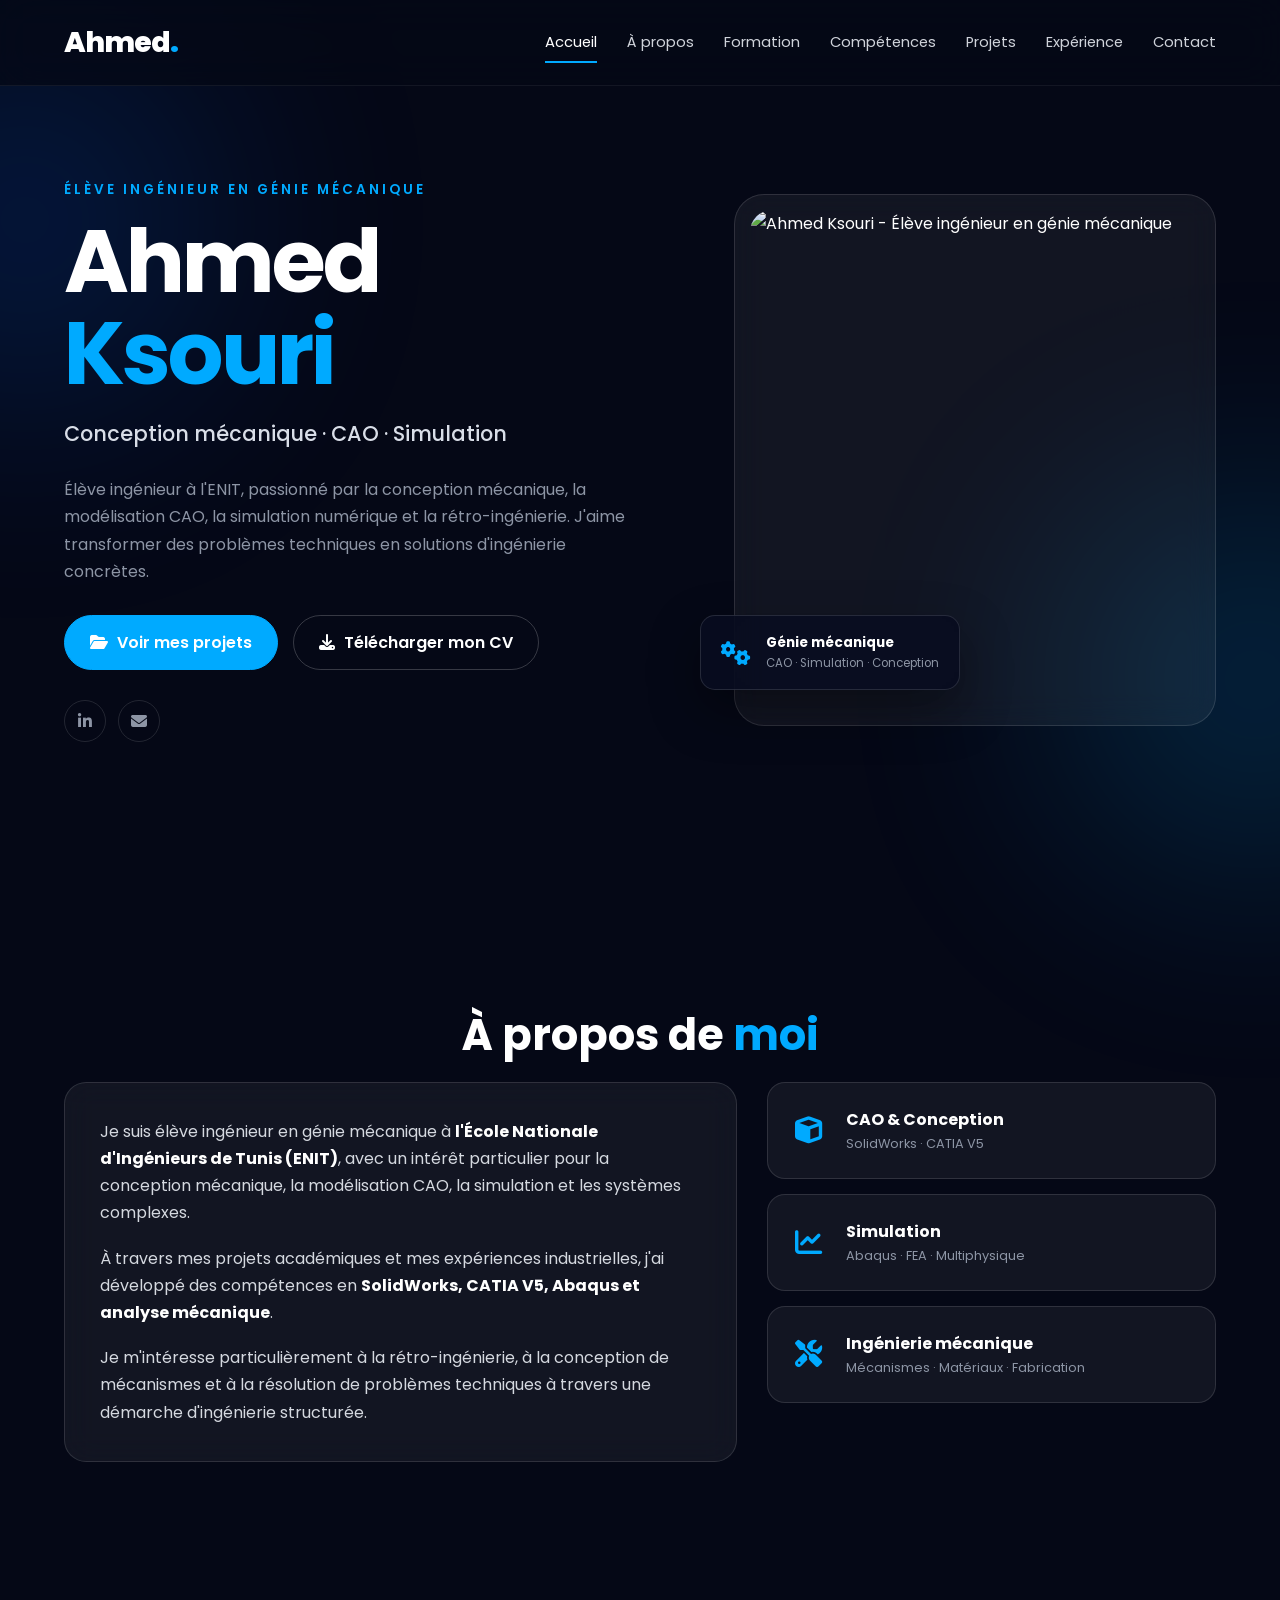
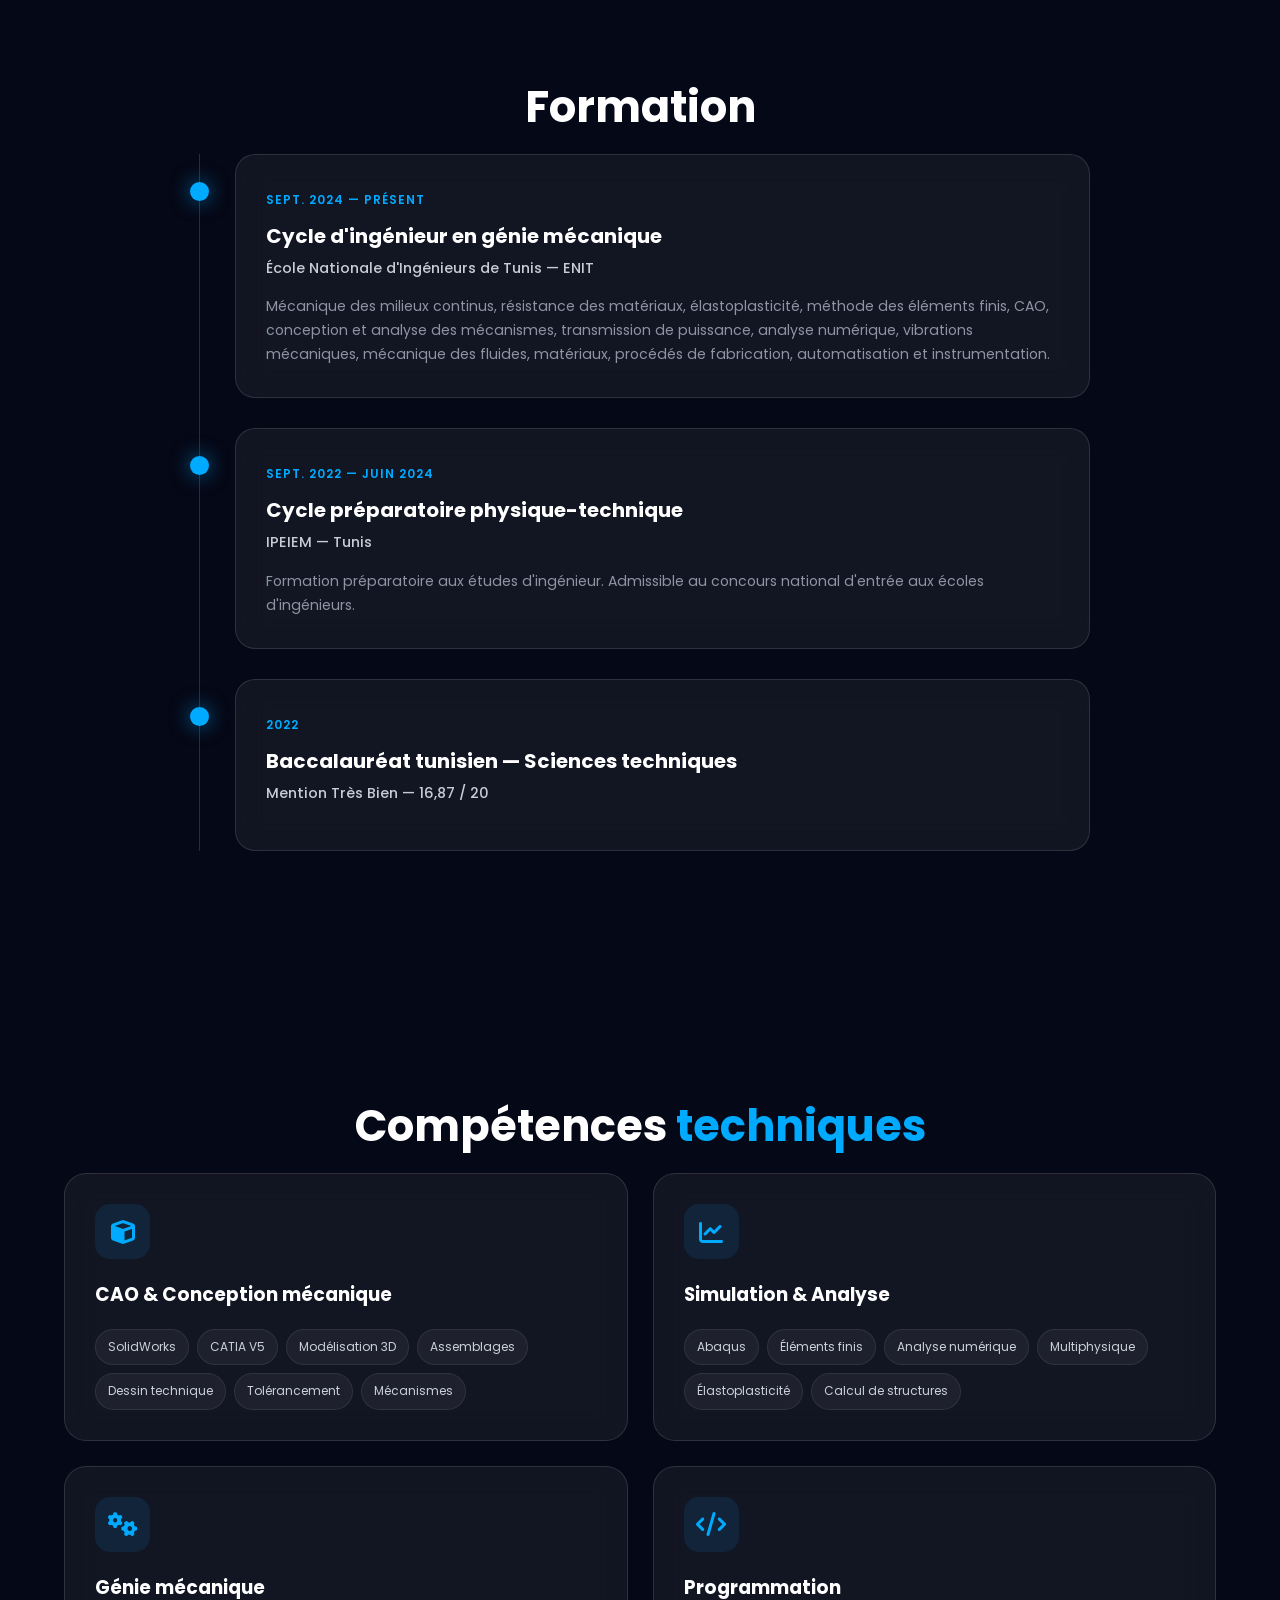
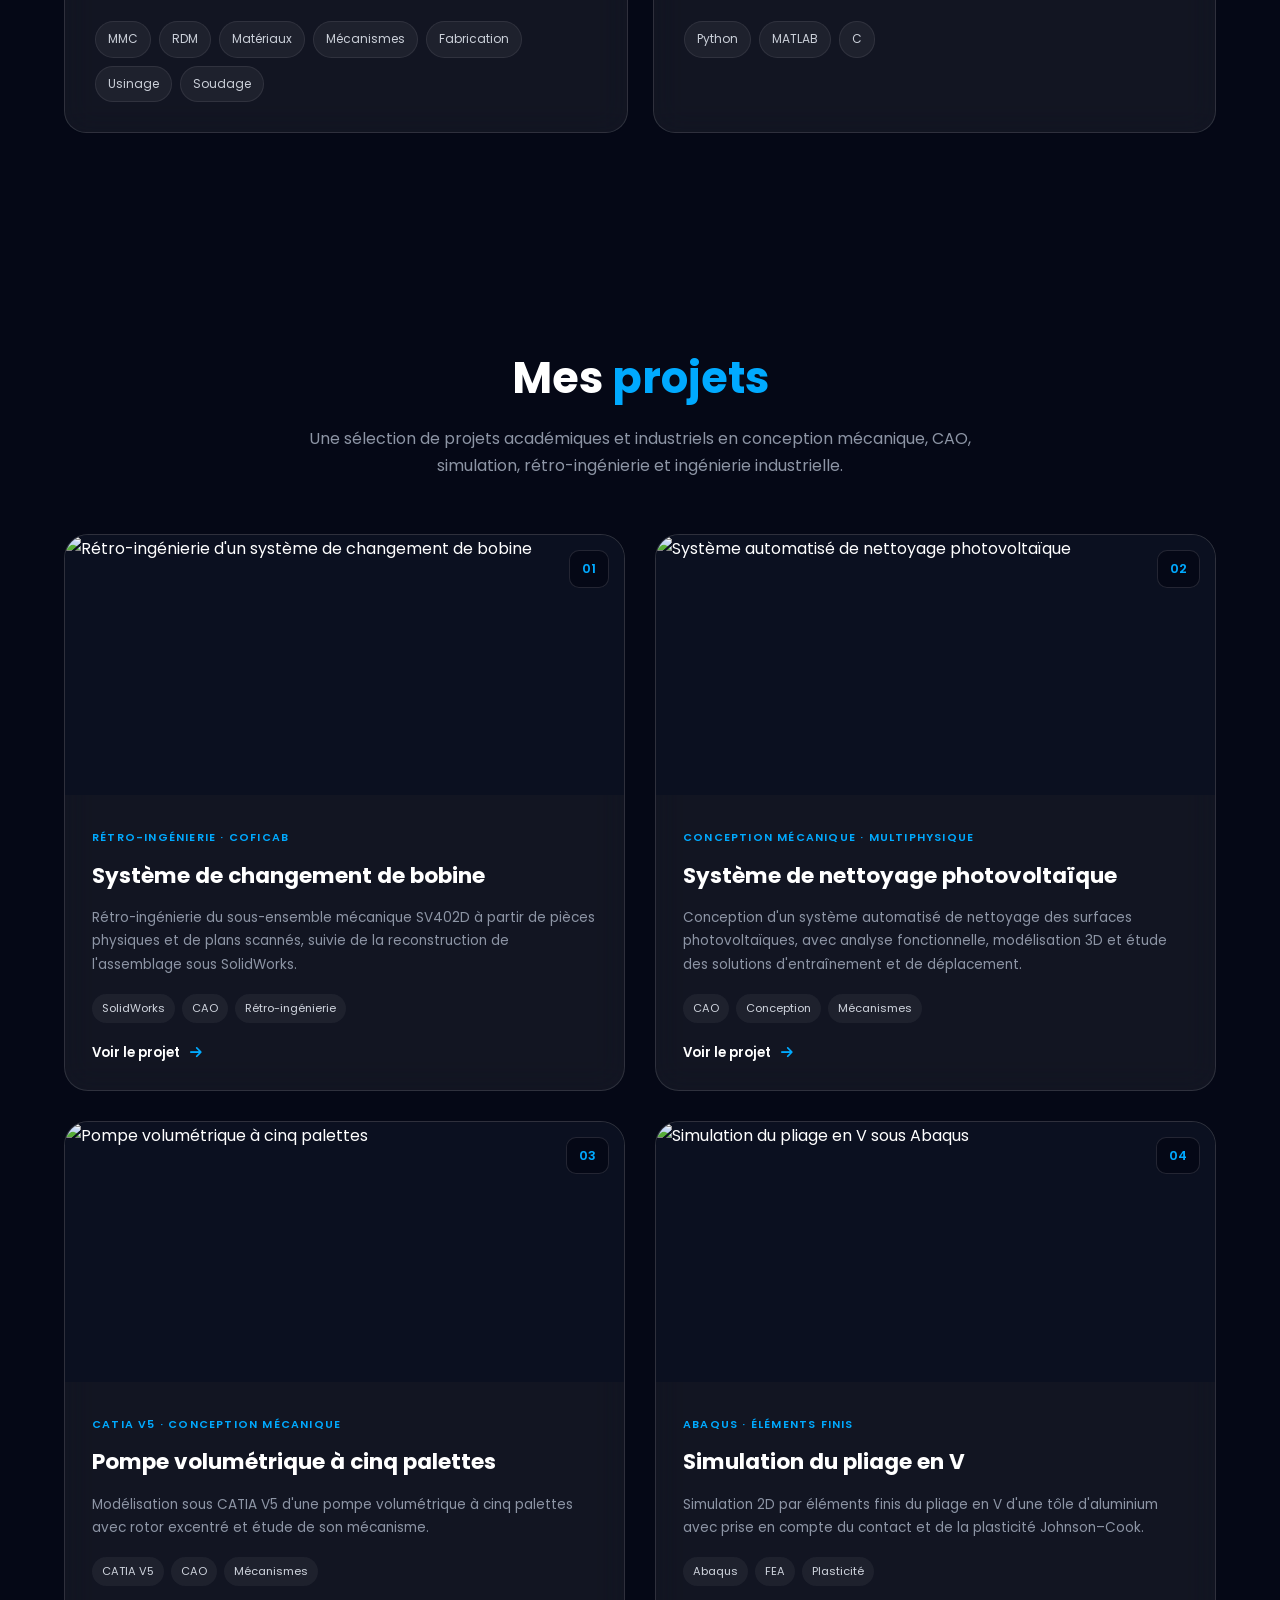
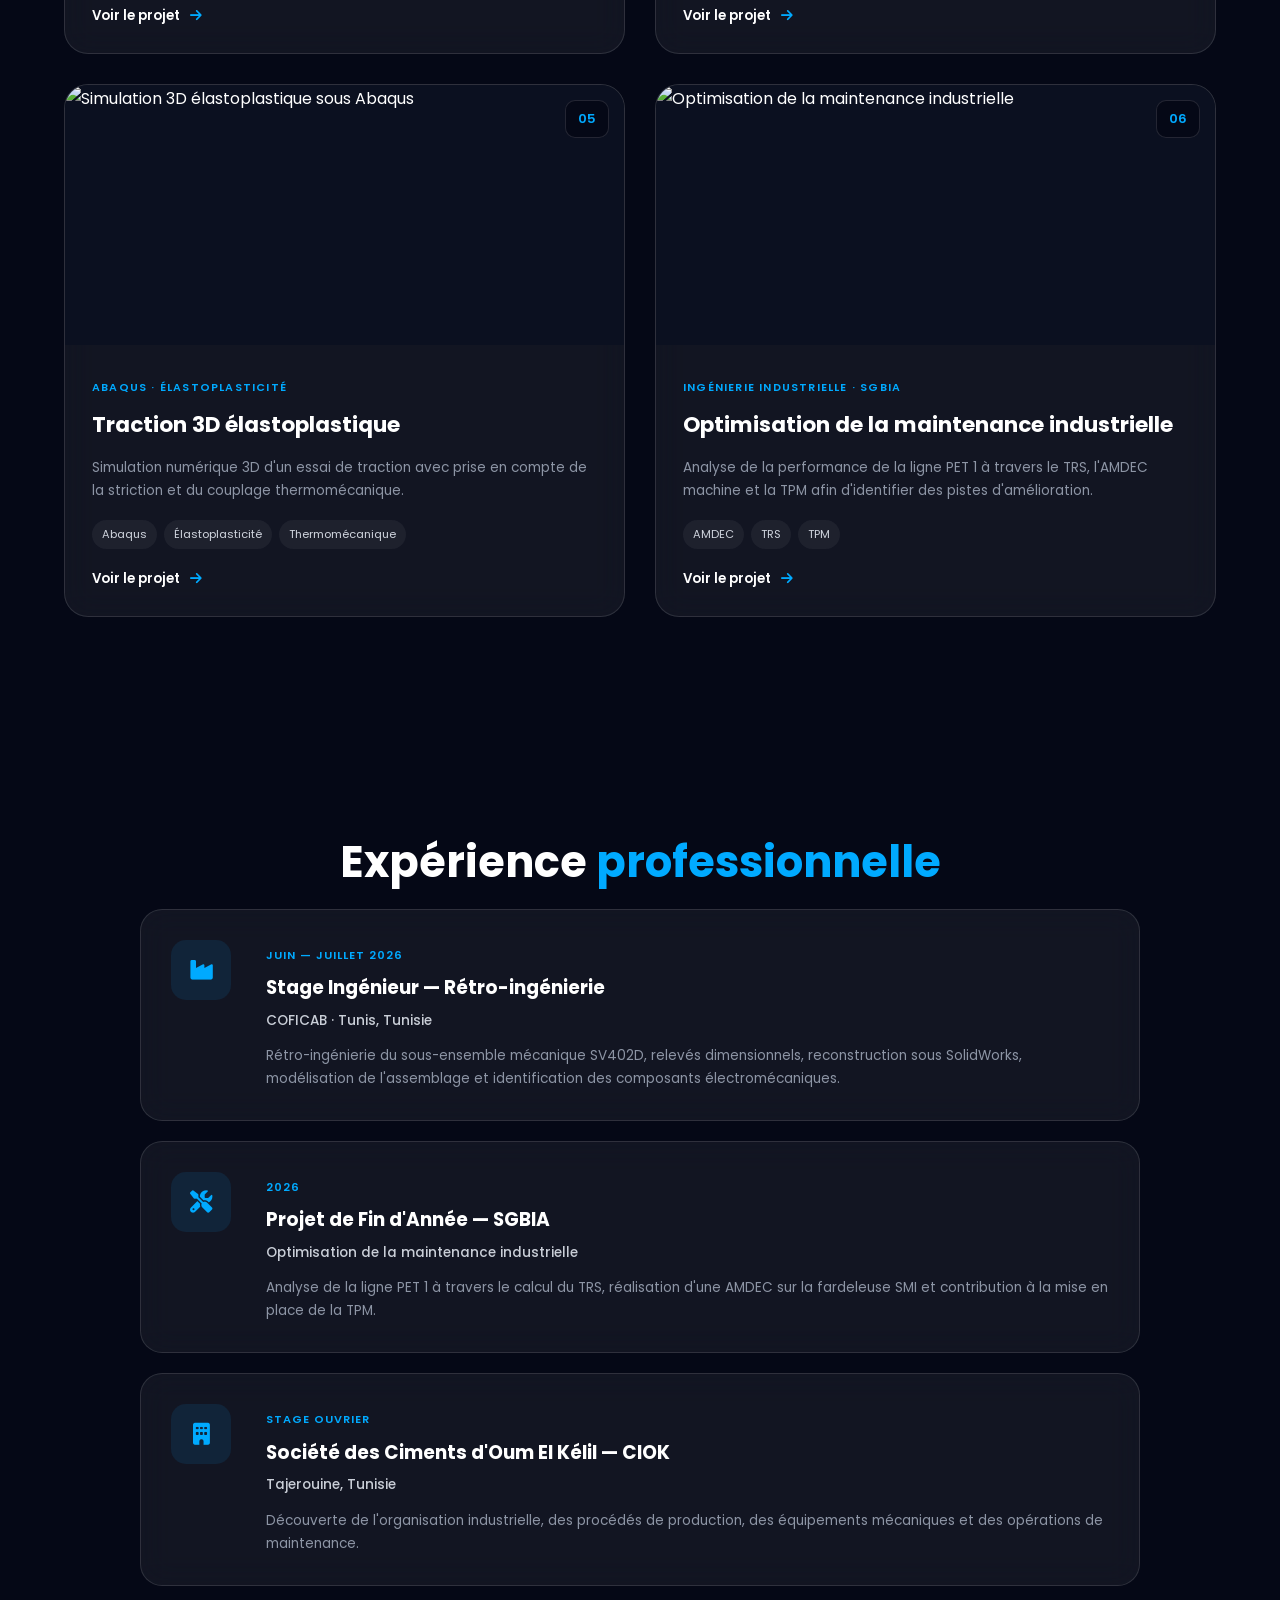
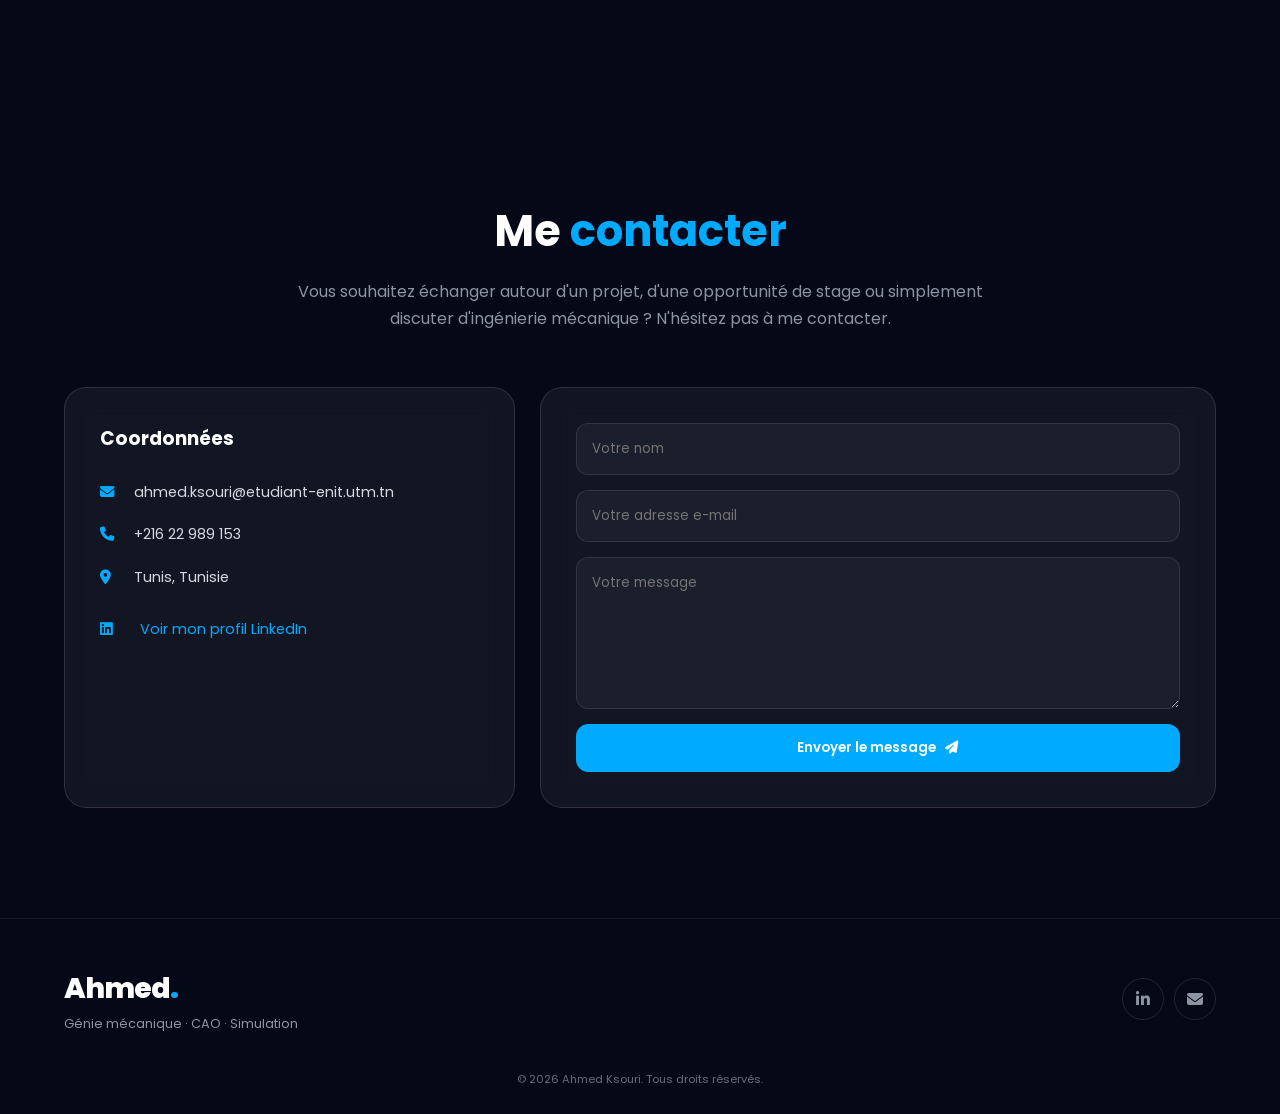
==== commit 35343710: "Update index.html" ====
--- a/index.html
+++ b/index.html
@@ -1,23 +1,21 @@
 <!DOCTYPE html>
-<html lang="en">
+<html lang="fr">
 
 <head>
     <meta charset="UTF-8">
     <meta name="viewport" content="width=device-width, initial-scale=1.0">
 
-    <title>Ahmed Ksouri | Mechanical Engineering Portfolio</title>
+    <title>Ahmed Ksouri | Génie Mécanique</title>
 
     <meta name="description"
-        content="Ahmed Ksouri - Mechanical Engineering Student at ENIT | CAD | Mechanical Design | Simulation | Reverse Engineering">
+        content="Ahmed Ksouri - Élève ingénieur en génie mécanique à l'ENIT | CAO | Conception mécanique | Simulation | Rétro-ingénierie">
 
     <link rel="stylesheet" href="style.css">
 
-    <!-- Font Awesome -->
     <link
         href="https://cdnjs.cloudflare.com/ajax/libs/font-awesome/6.5.1/css/all.min.css"
         rel="stylesheet">
 
-    <!-- Google Font -->
     <link
         href="https://fonts.googleapis.com/css2?family=Poppins:wght@300;400;500;600;700;800&display=swap"
         rel="stylesheet">
@@ -25,28 +23,30 @@
 
 <body>
 
-    <!-- Background -->
+    <!-- ================= ARRIÈRE-PLAN ================= -->
+
     <div class="bg-blur blur-1"></div>
     <div class="bg-blur blur-2"></div>
 
+
     <!-- ================= HEADER ================= -->
 
     <header class="header">
 
         <div class="container nav-container">
 
-            <a href="#home" class="logo">
+            <a href="#accueil" class="logo">
                 Ahmed<span>.</span>
             </a>
 
             <nav class="navbar" id="navbar">
 
-                <a href="#home" class="active">Home</a>
-                <a href="#about">About</a>
-                <a href="#education">Education</a>
-                <a href="#skills">Skills</a>
-                <a href="#projects">Projects</a>
-                <a href="#experience">Experience</a>
+                <a href="#accueil" class="active">Accueil</a>
+                <a href="#apropos">À propos</a>
+                <a href="#formation">Formation</a>
+                <a href="#competences">Compétences</a>
+                <a href="#projets">Projets</a>
+                <a href="#experience">Expérience</a>
                 <a href="#contact">Contact</a>
 
             </nav>
@@ -60,16 +60,16 @@
     </header>
 
 
-    <!-- ================= HERO ================= -->
-
-    <section id="home" class="hero">
+    <!-- ================= ACCUEIL ================= -->
+
+    <section id="accueil" class="hero">
 
         <div class="container hero-content">
 
             <div class="hero-text reveal">
 
                 <p class="hero-small-title">
-                    MECHANICAL ENGINEERING STUDENT
+                    ÉLÈVE INGÉNIEUR EN GÉNIE MÉCANIQUE
                 </p>
 
                 <h1>
@@ -78,26 +78,26 @@
                 </h1>
 
                 <h2>
-                    Mechanical Design · CAD · Simulation
+                    Conception mécanique · CAO · Simulation
                 </h2>
 
                 <p class="hero-description">
-                    Engineering student at ENIT passionate about mechanical
-                    design, CAD modeling, simulation, and reverse engineering.
-                    I enjoy transforming technical problems into concrete
-                    engineering solutions.
+                    Élève ingénieur à l'ENIT, passionné par la conception
+                    mécanique, la modélisation CAO, la simulation numérique
+                    et la rétro-ingénierie. J'aime transformer des problèmes
+                    techniques en solutions d'ingénierie concrètes.
                 </p>
 
                 <div class="hero-buttons">
 
-                    <a href="#projects" class="btn">
+                    <a href="#projets" class="btn">
                         <i class="fas fa-folder-open"></i>
-                        View Projects
+                        Voir mes projets
                     </a>
 
                     <a href="cv.pdf" class="btn btn-outline" download>
                         <i class="fas fa-download"></i>
-                        Download CV
+                        Télécharger mon CV
                     </a>
 
                 </div>
@@ -125,15 +125,15 @@
 
                     <img
                         src="images/profile.jpg"
-                        alt="Ahmed Ksouri - Mechanical Engineering">
+                        alt="Ahmed Ksouri - Élève ingénieur en génie mécanique">
 
                     <div class="floating-card">
 
                         <i class="fas fa-gears"></i>
 
                         <div>
-                            <strong>Mechanical Engineering</strong>
-                            <span>CAD · Simulation · Design</span>
+                            <strong>Génie mécanique</strong>
+                            <span>CAO · Simulation · Conception</span>
                         </div>
 
                     </div>
@@ -147,14 +147,14 @@
     </section>
 
 
-    <!-- ================= ABOUT ================= -->
-
-    <section id="about">
+    <!-- ================= À PROPOS ================= -->
+
+    <section id="apropos">
 
         <div class="container">
 
             <h2 class="section-title reveal">
-                About <span>Me</span>
+                À propos de <span>moi</span>
             </h2>
 
             <div class="about-grid">
@@ -162,23 +162,25 @@
                 <div class="glass-section reveal">
 
                     <p>
-                        I am a mechanical engineering student at the
-                        <strong>École Nationale d'Ingénieurs de Tunis
-                        (ENIT)</strong>, with a strong interest in mechanical
-                        design, CAD modeling, simulation and complex systems.
+                        Je suis élève ingénieur en génie mécanique à
+                        <strong>l'École Nationale d'Ingénieurs de Tunis
+                        (ENIT)</strong>, avec un intérêt particulier pour la
+                        conception mécanique, la modélisation CAO, la
+                        simulation et les systèmes complexes.
                     </p>
 
                     <p>
-                        Through academic and industrial projects, I have
-                        developed experience in
-                        <strong>SolidWorks, CATIA V5, Abaqus and mechanical
-                        analysis</strong>.
+                        À travers mes projets académiques et mes expériences
+                        industrielles, j'ai développé des compétences en
+                        <strong>SolidWorks, CATIA V5, Abaqus et analyse
+                        mécanique</strong>.
                     </p>
 
                     <p>
-                        I particularly enjoy reverse engineering, mechanical
-                        design and solving technical problems through a
-                        structured engineering approach.
+                        Je m'intéresse particulièrement à la rétro-ingénierie,
+                        à la conception de mécanismes et à la résolution de
+                        problèmes techniques à travers une démarche
+                        d'ingénierie structurée.
                     </p>
 
                 </div>
@@ -191,7 +193,7 @@
                         <i class="fas fa-cube"></i>
 
                         <div>
-                            <h3>CAD & Design</h3>
+                            <h3>CAO & Conception</h3>
                             <p>SolidWorks · CATIA V5</p>
                         </div>
 
@@ -204,7 +206,7 @@
 
                         <div>
                             <h3>Simulation</h3>
-                            <p>Abaqus · FEA · Multiphysics</p>
+                            <p>Abaqus · FEA · Multiphysique</p>
                         </div>
 
                     </div>
@@ -215,8 +217,8 @@
                         <i class="fas fa-screwdriver-wrench"></i>
 
                         <div>
-                            <h3>Engineering</h3>
-                            <p>Mechanisms · Materials · Manufacturing</p>
+                            <h3>Ingénierie mécanique</h3>
+                            <p>Mécanismes · Matériaux · Fabrication</p>
                         </div>
 
                     </div>
@@ -230,18 +232,19 @@
     </section>
 
 
-    <!-- ================= EDUCATION ================= -->
-
-    <section id="education">
+    <!-- ================= FORMATION ================= -->
+
+    <section id="formation">
 
         <div class="container">
 
             <h2 class="section-title reveal">
-                Education
+                Formation
             </h2>
 
             <div class="timeline">
 
+
                 <div class="timeline-item reveal">
 
                     <div class="timeline-dot"></div>
@@ -249,11 +252,11 @@
                     <div class="glass-card-small">
 
                         <span class="timeline-date">
-                            SEPT. 2024 — PRESENT
-                        </span>
-
-                        <h3>
-                            Engineering Degree in Mechanical Engineering
+                            SEPT. 2024 — PRÉSENT
+                        </span>
+
+                        <h3>
+                            Cycle d'ingénieur en génie mécanique
                         </h3>
 
                         <h4>
@@ -261,12 +264,13 @@
                         </h4>
 
                         <p>
-                            Continuous media mechanics, strength of materials,
-                            elastoplasticity, finite element methods, CAD,
-                            mechanism design and analysis, power transmission,
-                            numerical analysis, mechanical vibrations,
-                            fluid mechanics, materials, manufacturing,
-                            automation and instrumentation.
+                            Mécanique des milieux continus, résistance des
+                            matériaux, élastoplasticité, méthode des éléments
+                            finis, CAO, conception et analyse des mécanismes,
+                            transmission de puissance, analyse numérique,
+                            vibrations mécaniques, mécanique des fluides,
+                            matériaux, procédés de fabrication, automatisation
+                            et instrumentation.
                         </p>
 
                     </div>
@@ -281,11 +285,11 @@
                     <div class="glass-card-small">
 
                         <span class="timeline-date">
-                            SEPT. 2022 — JUNE 2024
-                        </span>
-
-                        <h3>
-                            Physical & Technical Preparatory Studies
+                            SEPT. 2022 — JUIN 2024
+                        </span>
+
+                        <h3>
+                            Cycle préparatoire physique-technique
                         </h3>
 
                         <h4>
@@ -293,9 +297,9 @@
                         </h4>
 
                         <p>
-                            Engineering preparatory program. Admitted to the
-                            national competitive examination for engineering
-                            schools.
+                            Formation préparatoire aux études d'ingénieur.
+                            Admissible au concours national d'entrée aux
+                            écoles d'ingénieurs.
                         </p>
 
                     </div>
@@ -314,11 +318,11 @@
                         </span>
 
                         <h3>
-                            Tunisian Baccalaureate — Technical Sciences
+                            Baccalauréat tunisien — Sciences techniques
                         </h3>
 
                         <h4>
-                            High Honors — 16.87 / 20
+                            Mention Très Bien — 16,87 / 20
                         </h4>
 
                     </div>
@@ -332,21 +336,21 @@
     </section>
 
 
-    <!-- ================= SKILLS ================= -->
-
-    <section id="skills">
+    <!-- ================= COMPÉTENCES ================= -->
+
+    <section id="competences">
 
         <div class="container">
 
             <h2 class="section-title reveal">
-                Technical <span>Skills</span>
+                Compétences <span>techniques</span>
             </h2>
 
 
             <div class="skills-category-grid">
 
 
-                <!-- CAD -->
+                <!-- CAO -->
 
                 <div class="skill-category glass-section reveal">
 
@@ -355,25 +359,25 @@
                     </div>
 
                     <h3>
-                        CAD & Mechanical Design
+                        CAO & Conception mécanique
                     </h3>
 
                     <div class="skill-tags">
 
                         <span>SolidWorks</span>
                         <span>CATIA V5</span>
-                        <span>3D Modeling</span>
-                        <span>Assemblies</span>
-                        <span>Technical Drawing</span>
-                        <span>Tolerancing</span>
-                        <span>Mechanism Design</span>
-
-                    </div>
-
-                </div>
-
-
-                <!-- Simulation -->
+                        <span>Modélisation 3D</span>
+                        <span>Assemblages</span>
+                        <span>Dessin technique</span>
+                        <span>Tolérancement</span>
+                        <span>Mécanismes</span>
+
+                    </div>
+
+                </div>
+
+
+                <!-- SIMULATION -->
 
                 <div class="skill-category glass-section reveal">
 
@@ -382,24 +386,24 @@
                     </div>
 
                     <h3>
-                        Simulation & Analysis
+                        Simulation & Analyse
                     </h3>
 
                     <div class="skill-tags">
 
                         <span>Abaqus</span>
-                        <span>FEA</span>
-                        <span>Numerical Analysis</span>
-                        <span>Multiphysics</span>
-                        <span>Elastoplasticity</span>
-                        <span>Structural Analysis</span>
-
-                    </div>
-
-                </div>
-
-
-                <!-- Mechanical -->
+                        <span>Éléments finis</span>
+                        <span>Analyse numérique</span>
+                        <span>Multiphysique</span>
+                        <span>Élastoplasticité</span>
+                        <span>Calcul de structures</span>
+
+                    </div>
+
+                </div>
+
+
+                <!-- MÉCANIQUE -->
 
                 <div class="skill-category glass-section reveal">
 
@@ -408,25 +412,25 @@
                     </div>
 
                     <h3>
-                        Mechanical Engineering
+                        Génie mécanique
                     </h3>
 
                     <div class="skill-tags">
 
                         <span>MMC</span>
                         <span>RDM</span>
-                        <span>Materials</span>
-                        <span>Mechanisms</span>
-                        <span>Manufacturing</span>
-                        <span>Machining</span>
-                        <span>Welding</span>
-
-                    </div>
-
-                </div>
-
-
-                <!-- Programming -->
+                        <span>Matériaux</span>
+                        <span>Mécanismes</span>
+                        <span>Fabrication</span>
+                        <span>Usinage</span>
+                        <span>Soudage</span>
+
+                    </div>
+
+                </div>
+
+
+                <!-- PROGRAMMATION -->
 
                 <div class="skill-category glass-section reveal">
 
@@ -435,7 +439,7 @@
                     </div>
 
                     <h3>
-                        Programming
+                        Programmation
                     </h3>
 
                     <div class="skill-tags">
@@ -455,26 +459,27 @@
     </section>
 
 
-    <!-- ================= PROJECTS ================= -->
-
-    <section id="projects">
+    <!-- ================= PROJETS ================= -->
+
+    <section id="projets">
 
         <div class="container">
 
             <h2 class="section-title reveal">
-                Featured <span>Projects</span>
+                Mes <span>projets</span>
             </h2>
 
             <p class="section-subtitle reveal">
-                A selection of academic and engineering projects in CAD,
-                simulation, reverse engineering and industrial engineering.
+                Une sélection de projets académiques et industriels en
+                conception mécanique, CAO, simulation, rétro-ingénierie
+                et ingénierie industrielle.
             </p>
 
 
             <div class="project-grid">
 
 
-                <!-- PROJECT 1 -->
+                <!-- PROJET 1 -->
 
                 <article class="project-card reveal">
 
@@ -482,7 +487,7 @@
 
                         <img
                             src="images/reverse-engineering.jpg"
-                            alt="Reverse engineering project">
+                            alt="Rétro-ingénierie d'un système de changement de bobine">
 
                         <div class="project-number">
                             01
@@ -493,25 +498,25 @@
                     <div class="project-content">
 
                         <span class="project-type">
-                            REVERSE ENGINEERING · COFICAB
-                        </span>
-
-                        <h3>
-                            Bobbin Changing System
+                            RÉTRO-INGÉNIERIE · COFICAB
+                        </span>
+
+                        <h3>
+                            Système de changement de bobine
                         </h3>
 
                         <p>
-                            Reverse engineering of the SV402D mechanical
-                            subsystem from physical components and scanned
-                            drawings, followed by reconstruction of the
-                            assembly under SolidWorks.
+                            Rétro-ingénierie du sous-ensemble mécanique SV402D
+                            à partir de pièces physiques et de plans scannés,
+                            suivie de la reconstruction de l'assemblage sous
+                            SolidWorks.
                         </p>
 
                         <div class="project-tags">
 
                             <span>SolidWorks</span>
-                            <span>Reverse Engineering</span>
-                            <span>CAD</span>
+                            <span>CAO</span>
+                            <span>Rétro-ingénierie</span>
 
                         </div>
 
@@ -519,7 +524,7 @@
                             class="project-btn"
                             onclick="openProject('project1')">
 
-                            View Project
+                            Voir le projet
                             <i class="fas fa-arrow-right"></i>
 
                         </button>
@@ -529,7 +534,7 @@
                 </article>
 
 
-                <!-- PROJECT 2 -->
+                <!-- PROJET 2 -->
 
                 <article class="project-card reveal">
 
@@ -537,7 +542,7 @@
 
                         <img
                             src="images/photovoltaic-cleaning.jpg"
-                            alt="Photovoltaic panel cleaning system">
+                            alt="Système automatisé de nettoyage photovoltaïque">
 
                         <div class="project-number">
                             02
@@ -548,25 +553,25 @@
                     <div class="project-content">
 
                         <span class="project-type">
-                            MECHANICAL DESIGN · MULTIPHYSICS
-                        </span>
-
-                        <h3>
-                            Photovoltaic Panel Cleaning System
+                            CONCEPTION MÉCANIQUE · MULTIPHYSIQUE
+                        </span>
+
+                        <h3>
+                            Système de nettoyage photovoltaïque
                         </h3>
 
                         <p>
-                            Design of an automated mechanical system for
-                            photovoltaic surface cleaning, including
-                            functional analysis, 3D CAD modeling and study of
-                            motion and drive solutions.
+                            Conception d'un système automatisé de nettoyage
+                            des surfaces photovoltaïques, avec analyse
+                            fonctionnelle, modélisation 3D et étude des
+                            solutions d'entraînement et de déplacement.
                         </p>
 
                         <div class="project-tags">
 
-                            <span>CAD</span>
-                            <span>Mechanical Design</span>
-                            <span>CATIA / SolidWorks</span>
+                            <span>CAO</span>
+                            <span>Conception</span>
+                            <span>Mécanismes</span>
 
                         </div>
 
@@ -574,7 +579,7 @@
                             class="project-btn"
                             onclick="openProject('project2')">
 
-                            View Project
+                            Voir le projet
                             <i class="fas fa-arrow-right"></i>
 
                         </button>
@@ -584,7 +589,7 @@
                 </article>
 
 
-                <!-- PROJECT 3 -->
+                <!-- PROJET 3 -->
 
                 <article class="project-card reveal">
 
@@ -592,7 +597,7 @@
 
                         <img
                             src="images/pump-catia.jpg"
-                            alt="Five vane pump CATIA project">
+                            alt="Pompe volumétrique à cinq palettes">
 
                         <div class="project-number">
                             03
@@ -603,23 +608,24 @@
                     <div class="project-content">
 
                         <span class="project-type">
-                            CATIA V5 · MECHANICAL DESIGN
-                        </span>
-
-                        <h3>
-                            Five-Vane Positive Displacement Pump
+                            CATIA V5 · CONCEPTION MÉCANIQUE
+                        </span>
+
+                        <h3>
+                            Pompe volumétrique à cinq palettes
                         </h3>
 
                         <p>
-                            CAD modeling of a five-vane positive displacement
-                            pump with an eccentric rotor using CATIA V5.
+                            Modélisation sous CATIA V5 d'une pompe volumétrique
+                            à cinq palettes avec rotor excentré et étude de
+                            son mécanisme.
                         </p>
 
                         <div class="project-tags">
 
                             <span>CATIA V5</span>
-                            <span>CAD</span>
-                            <span>Mechanisms</span>
+                            <span>CAO</span>
+                            <span>Mécanismes</span>
 
                         </div>
 
@@ -627,7 +633,7 @@
                             class="project-btn"
                             onclick="openProject('project3')">
 
-                            View Project
+                            Voir le projet
                             <i class="fas fa-arrow-right"></i>
 
                         </button>
@@ -637,7 +643,7 @@
                 </article>
 
 
-                <!-- PROJECT 4 -->
+                <!-- PROJET 4 -->
 
                 <article class="project-card reveal">
 
@@ -645,7 +651,7 @@
 
                         <img
                             src="images/abaqus-v-bending.jpg"
-                            alt="Abaqus V bending simulation">
+                            alt="Simulation du pliage en V sous Abaqus">
 
                         <div class="project-number">
                             04
@@ -656,24 +662,24 @@
                     <div class="project-content">
 
                         <span class="project-type">
-                            ABAQUS · FEA
-                        </span>
-
-                        <h3>
-                            V-Bending Simulation
+                            ABAQUS · ÉLÉMENTS FINIS
+                        </span>
+
+                        <h3>
+                            Simulation du pliage en V
                         </h3>
 
                         <p>
-                            2D finite element simulation of aluminium sheet
-                            V-bending including contact and Johnson–Cook
-                            plasticity modeling.
+                            Simulation 2D par éléments finis du pliage en V
+                            d'une tôle d'aluminium avec prise en compte du
+                            contact et de la plasticité Johnson–Cook.
                         </p>
 
                         <div class="project-tags">
 
                             <span>Abaqus</span>
                             <span>FEA</span>
-                            <span>Plasticity</span>
+                            <span>Plasticité</span>
 
                         </div>
 
@@ -681,7 +687,7 @@
                             class="project-btn"
                             onclick="openProject('project4')">
 
-                            View Project
+                            Voir le projet
                             <i class="fas fa-arrow-right"></i>
 
                         </button>
@@ -691,7 +697,7 @@
                 </article>
 
 
-                <!-- PROJECT 5 -->
+                <!-- PROJET 5 -->
 
                 <article class="project-card reveal">
 
@@ -699,7 +705,7 @@
 
                         <img
                             src="images/abaqus-tensile.jpg"
-                            alt="Abaqus tensile simulation">
+                            alt="Simulation 3D élastoplastique sous Abaqus">
 
                         <div class="project-number">
                             05
@@ -710,23 +716,24 @@
                     <div class="project-content">
 
                         <span class="project-type">
-                            ABAQUS · ELASTOPLASTICITY
-                        </span>
-
-                        <h3>
-                            3D Elastoplastic Tensile Test
+                            ABAQUS · ÉLASTOPLASTICITÉ
+                        </span>
+
+                        <h3>
+                            Traction 3D élastoplastique
                         </h3>
 
                         <p>
-                            3D numerical simulation of tensile loading with
-                            necking and thermomechanical coupling.
+                            Simulation numérique 3D d'un essai de traction
+                            avec prise en compte de la striction et du
+                            couplage thermomécanique.
                         </p>
 
                         <div class="project-tags">
 
                             <span>Abaqus</span>
-                            <span>Elastoplasticity</span>
-                            <span>Thermomechanics</span>
+                            <span>Élastoplasticité</span>
+                            <span>Thermomécanique</span>
 
                         </div>
 
@@ -734,7 +741,7 @@
                             class="project-btn"
                             onclick="openProject('project5')">
 
-                            View Project
+                            Voir le projet
                             <i class="fas fa-arrow-right"></i>
 
                         </button>
@@ -744,7 +751,7 @@
                 </article>
 
 
-                <!-- PROJECT 6 -->
+                <!-- PROJET 6 -->
 
                 <article class="project-card reveal">
 
@@ -752,7 +759,7 @@
 
                         <img
                             src="images/maintenance.jpg"
-                            alt="Industrial maintenance project">
+                            alt="Optimisation de la maintenance industrielle">
 
                         <div class="project-number">
                             06
@@ -763,17 +770,17 @@
                     <div class="project-content">
 
                         <span class="project-type">
-                            INDUSTRIAL ENGINEERING · SGBIA
-                        </span>
-
-                        <h3>
-                            Industrial Maintenance Optimization
+                            INGÉNIERIE INDUSTRIELLE · SGBIA
+                        </span>
+
+                        <h3>
+                            Optimisation de la maintenance industrielle
                         </h3>
 
                         <p>
-                            Analysis of production line performance using TRS,
-                            FMEA/AMDEC and TPM methodologies to identify
-                            reliability and availability improvements.
+                            Analyse de la performance de la ligne PET 1 à
+                            travers le TRS, l'AMDEC machine et la TPM afin
+                            d'identifier des pistes d'amélioration.
                         </p>
 
                         <div class="project-tags">
@@ -788,7 +795,7 @@
                             class="project-btn"
                             onclick="openProject('project6')">
 
-                            View Project
+                            Voir le projet
                             <i class="fas fa-arrow-right"></i>
 
                         </button>
@@ -804,14 +811,14 @@
     </section>
 
 
-    <!-- ================= EXPERIENCE ================= -->
+    <!-- ================= EXPÉRIENCE ================= -->
 
     <section id="experience">
 
         <div class="container">
 
             <h2 class="section-title reveal">
-                Professional <span>Experience</span>
+                Expérience <span>professionnelle</span>
             </h2>
 
 
@@ -827,22 +834,22 @@
                     <div>
 
                         <span class="experience-date">
-                            JUNE — JULY 2026
-                        </span>
-
-                        <h3>
-                            Engineering Internship
+                            JUIN — JUILLET 2026
+                        </span>
+
+                        <h3>
+                            Stage Ingénieur — Rétro-ingénierie
                         </h3>
 
                         <h4>
-                            COFICAB · Tunis, Tunisia
+                            COFICAB · Tunis, Tunisie
                         </h4>
 
                         <p>
-                            Reverse engineering of the SV402D bobbin changing
-                            subsystem, including dimensional measurements,
-                            SolidWorks reconstruction, assembly modeling and
-                            identification of electromechanical components.
+                            Rétro-ingénierie du sous-ensemble mécanique SV402D,
+                            relevés dimensionnels, reconstruction sous
+                            SolidWorks, modélisation de l'assemblage et
+                            identification des composants électromécaniques.
                         </p>
 
                     </div>
@@ -863,17 +870,17 @@
                         </span>
 
                         <h3>
-                            End-of-Year Project — SGBIA
+                            Projet de Fin d'Année — SGBIA
                         </h3>
 
                         <h4>
-                            Industrial Maintenance Optimization
+                            Optimisation de la maintenance industrielle
                         </h4>
 
                         <p>
-                            Analysis of the PET 1 production line using TRS,
-                            AMDEC machine analysis on the SMI packer and
-                            contribution to TPM implementation.
+                            Analyse de la ligne PET 1 à travers le calcul du
+                            TRS, réalisation d'une AMDEC sur la fardeleuse SMI
+                            et contribution à la mise en place de la TPM.
                         </p>
 
                     </div>
@@ -890,7 +897,7 @@
                     <div>
 
                         <span class="experience-date">
-                            INDUSTRIAL DISCOVERY INTERNSHIP
+                            STAGE OUVRIER
                         </span>
 
                         <h3>
@@ -898,14 +905,13 @@
                         </h3>
 
                         <h4>
-                            Tajerouine, Tunisia
+                            Tajerouine, Tunisie
                         </h4>
 
                         <p>
-                            Discovery of industrial organization, production
-                            processes, mechanical equipment and maintenance
-                            operations, with exposure to industrial safety and
-                            production constraints.
+                            Découverte de l'organisation industrielle, des
+                            procédés de production, des équipements mécaniques
+                            et des opérations de maintenance.
                         </p>
 
                     </div>
@@ -926,12 +932,13 @@
         <div class="container">
 
             <h2 class="section-title reveal">
-                Let's <span>Connect</span>
+                Me <span>contacter</span>
             </h2>
 
             <p class="section-subtitle reveal">
-                Interested in engineering, CAD, simulation or collaboration?
-                Feel free to get in touch.
+                Vous souhaitez échanger autour d'un projet, d'une opportunité
+                de stage ou simplement discuter d'ingénierie mécanique ?
+                N'hésitez pas à me contacter.
             </p>
 
 
@@ -941,7 +948,7 @@
                 <div class="contact-info">
 
                     <h3>
-                        Contact Information
+                        Coordonnées
                     </h3>
 
                     <p>
@@ -956,7 +963,7 @@
 
                     <p>
                         <i class="fas fa-location-dot"></i>
-                        Tunis, Tunisia
+                        Tunis, Tunisie
                     </p>
 
                     <a
@@ -965,7 +972,7 @@
                         target="_blank">
 
                         <i class="fab fa-linkedin"></i>
-                        LinkedIn Profile
+                        Voir mon profil LinkedIn
 
                     </a>
 
@@ -976,24 +983,24 @@
 
                     <input
                         type="text"
-                        placeholder="Your Name"
+                        placeholder="Votre nom"
                         required>
 
                     <input
                         type="email"
-                        placeholder="Your Email"
+                        placeholder="Votre adresse e-mail"
                         required>
 
                     <textarea
                         rows="6"
-                        placeholder="Your Message"
+                        placeholder="Votre message"
                         required></textarea>
 
                     <button
                         type="submit"
                         class="btn">
 
-                        Send Message
+                        Envoyer le message
                         <i class="fas fa-paper-plane"></i>
 
                     </button>
@@ -1015,12 +1022,12 @@
 
             <div>
 
-                <a href="#home" class="logo">
+                <a href="#accueil" class="logo">
                     Ahmed<span>.</span>
                 </a>
 
                 <p>
-                    Mechanical Engineering · CAD · Simulation
+                    Génie mécanique · CAO · Simulation
                 </p>
 
             </div>
@@ -1047,13 +1054,13 @@
         </div>
 
         <p class="copyright">
-            © 2026 Ahmed Ksouri. All Rights Reserved.
+            © 2026 Ahmed Ksouri. Tous droits réservés.
         </p>
 
     </footer>
 
 
-    <!-- ================= PROJECT MODALS ================= -->
+    <!-- ================= FENÊTRE DES PROJETS ================= -->
 
     <div class="project-modal" id="project-modal">
 
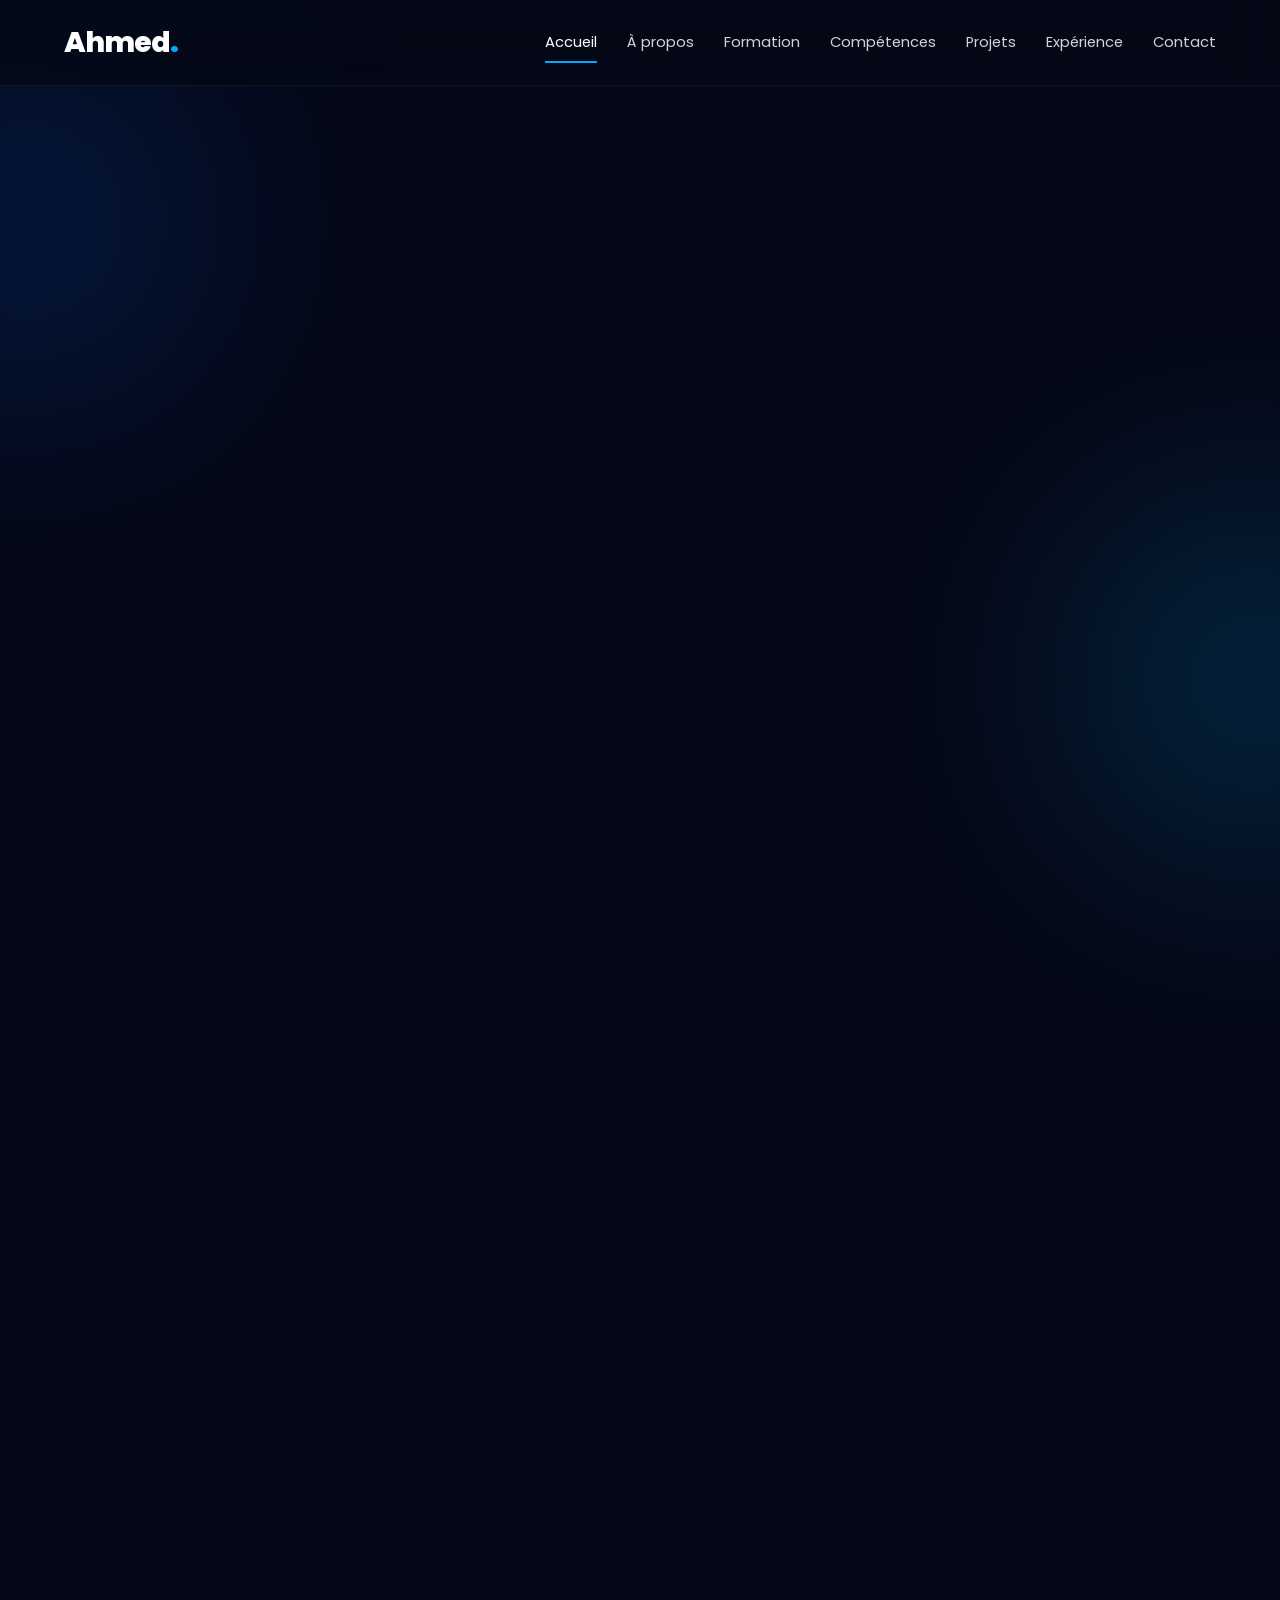
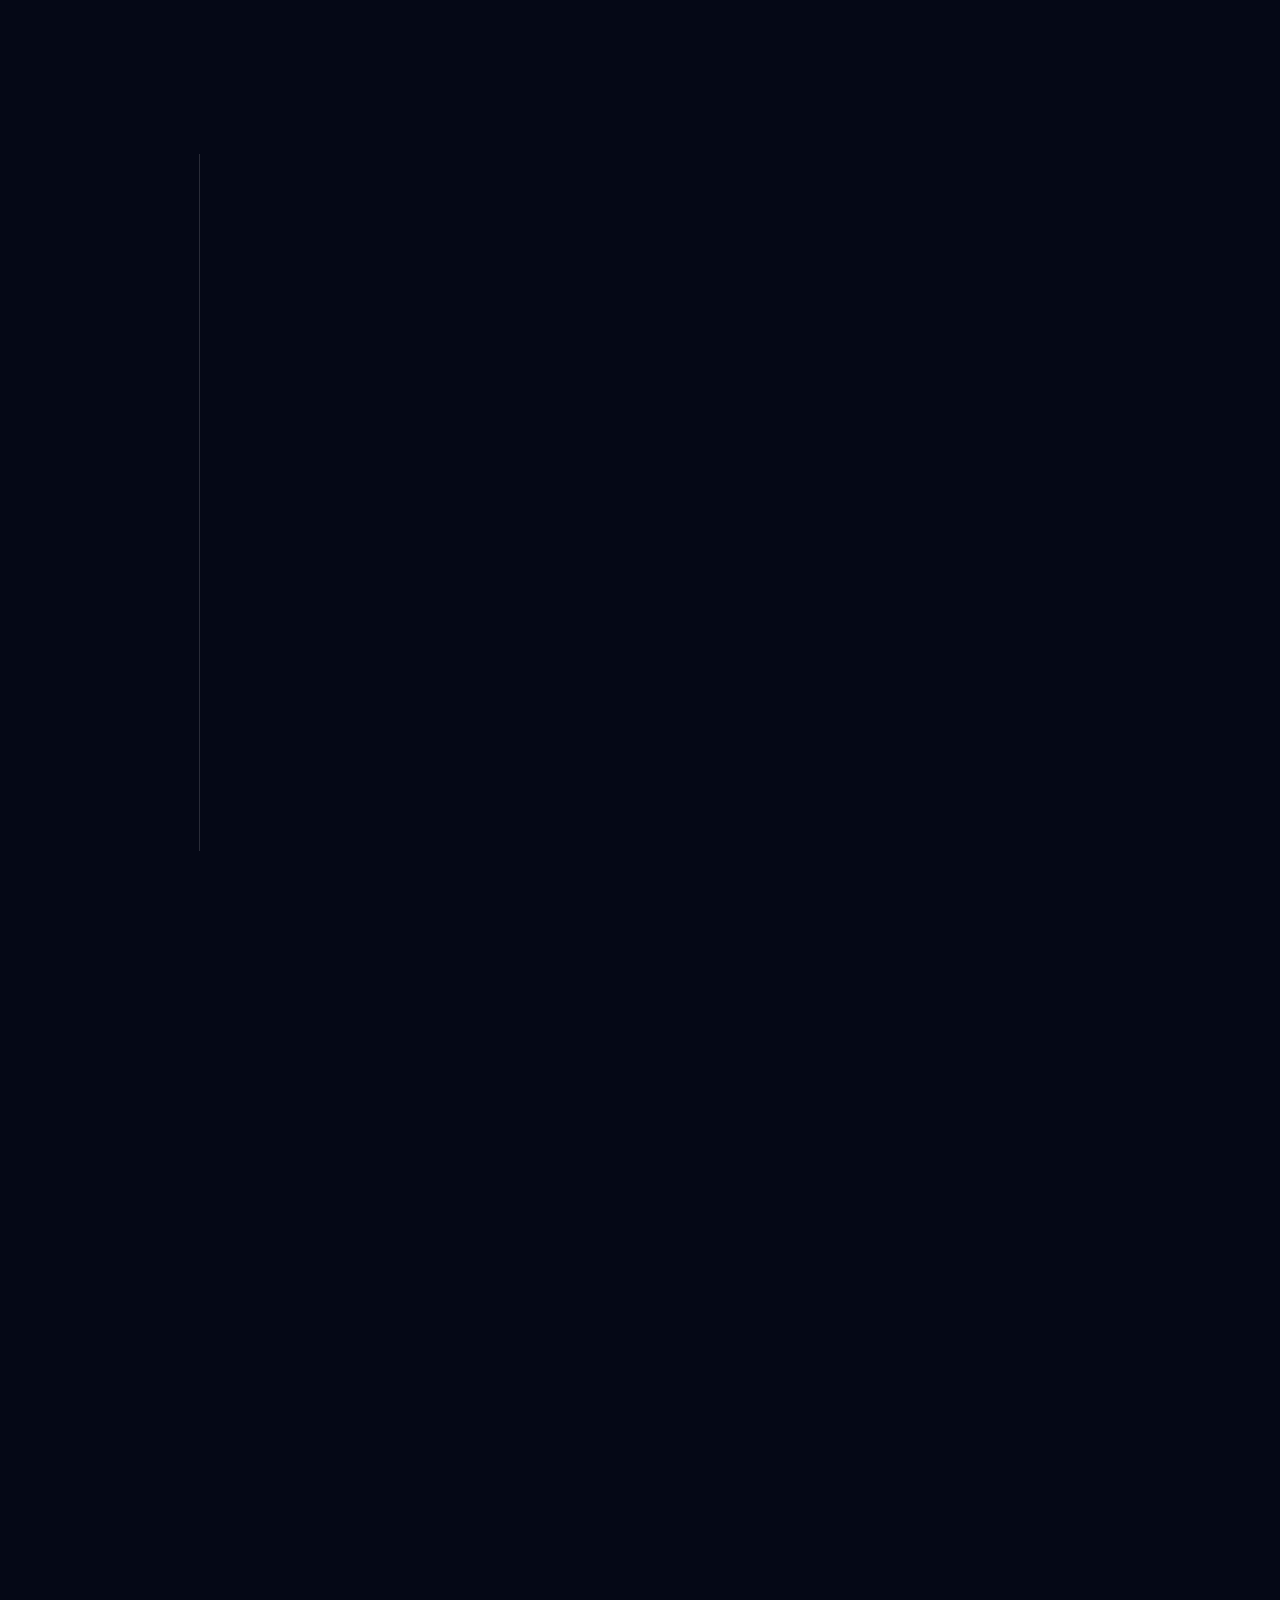
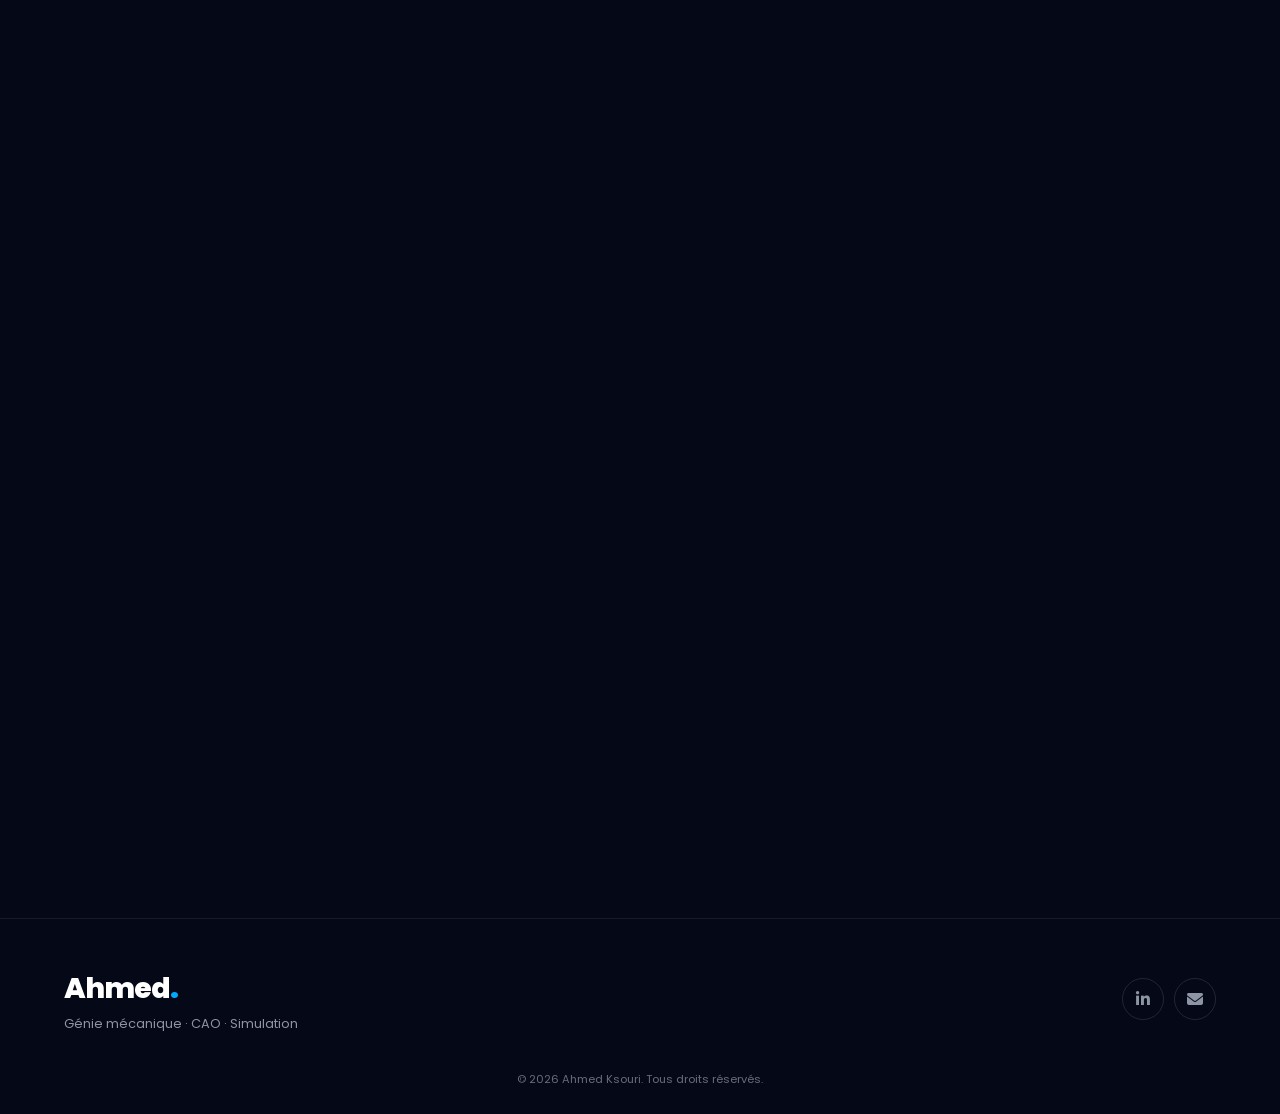
==== commit a45f2e62: "Update index.html" ====
--- a/index.html
+++ b/index.html
@@ -82,10 +82,7 @@
                 </h2>
 
                 <p class="hero-description">
-                    Élève ingénieur à l'ENIT, passionné par la conception
-                    mécanique, la modélisation CAO, la simulation numérique
-                    et la rétro-ingénierie. J'aime transformer des problèmes
-                    techniques en solutions d'ingénierie concrètes.
+                    Élève ingénieur en génie mécanique à l’ENIT, spécialisé en conception CAO et modélisation de systèmes complexes. Rigoureux et axé sur la résolution de problèmes, je transforme les concepts en solutions techniques concrètes. À la recherche d'un défi stimulant pour apporter ma valeur ajoutée à vos projets d'ingénierie.
                 </p>
 
                 <div class="hero-buttons">
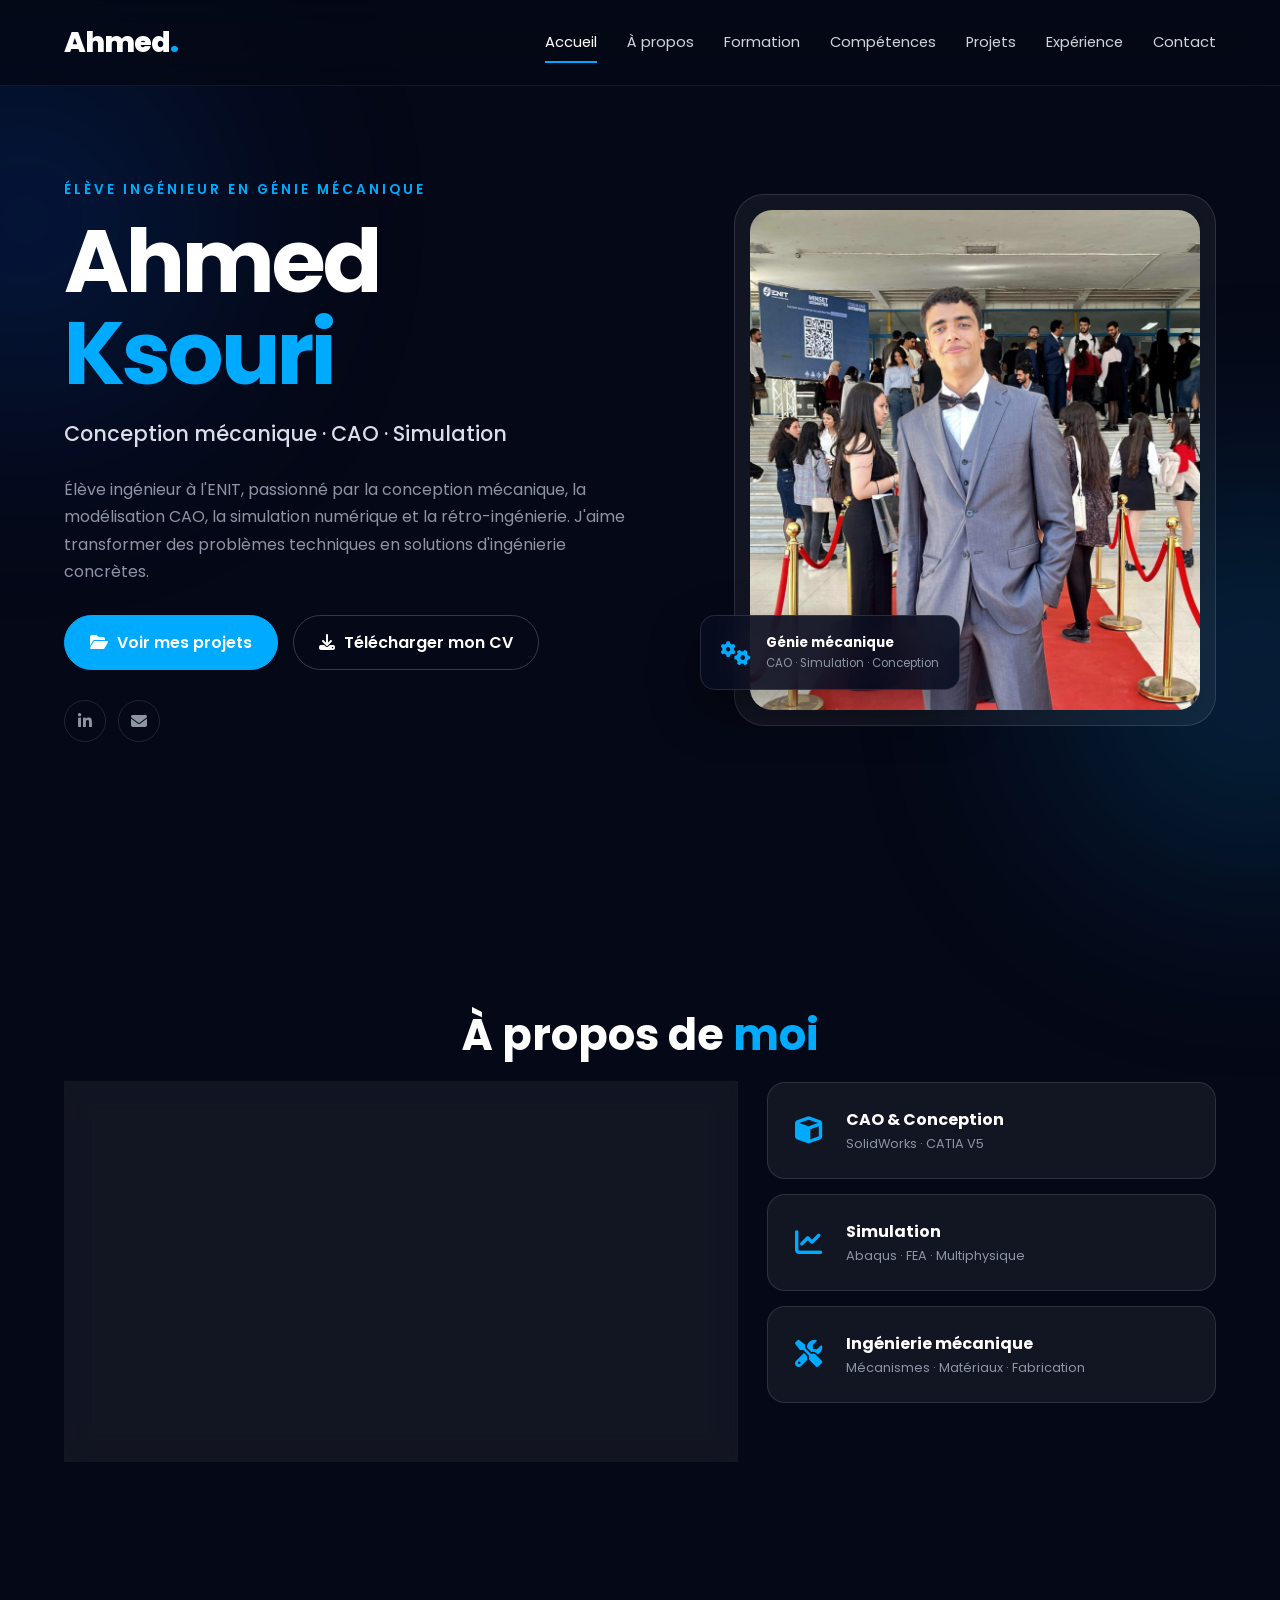
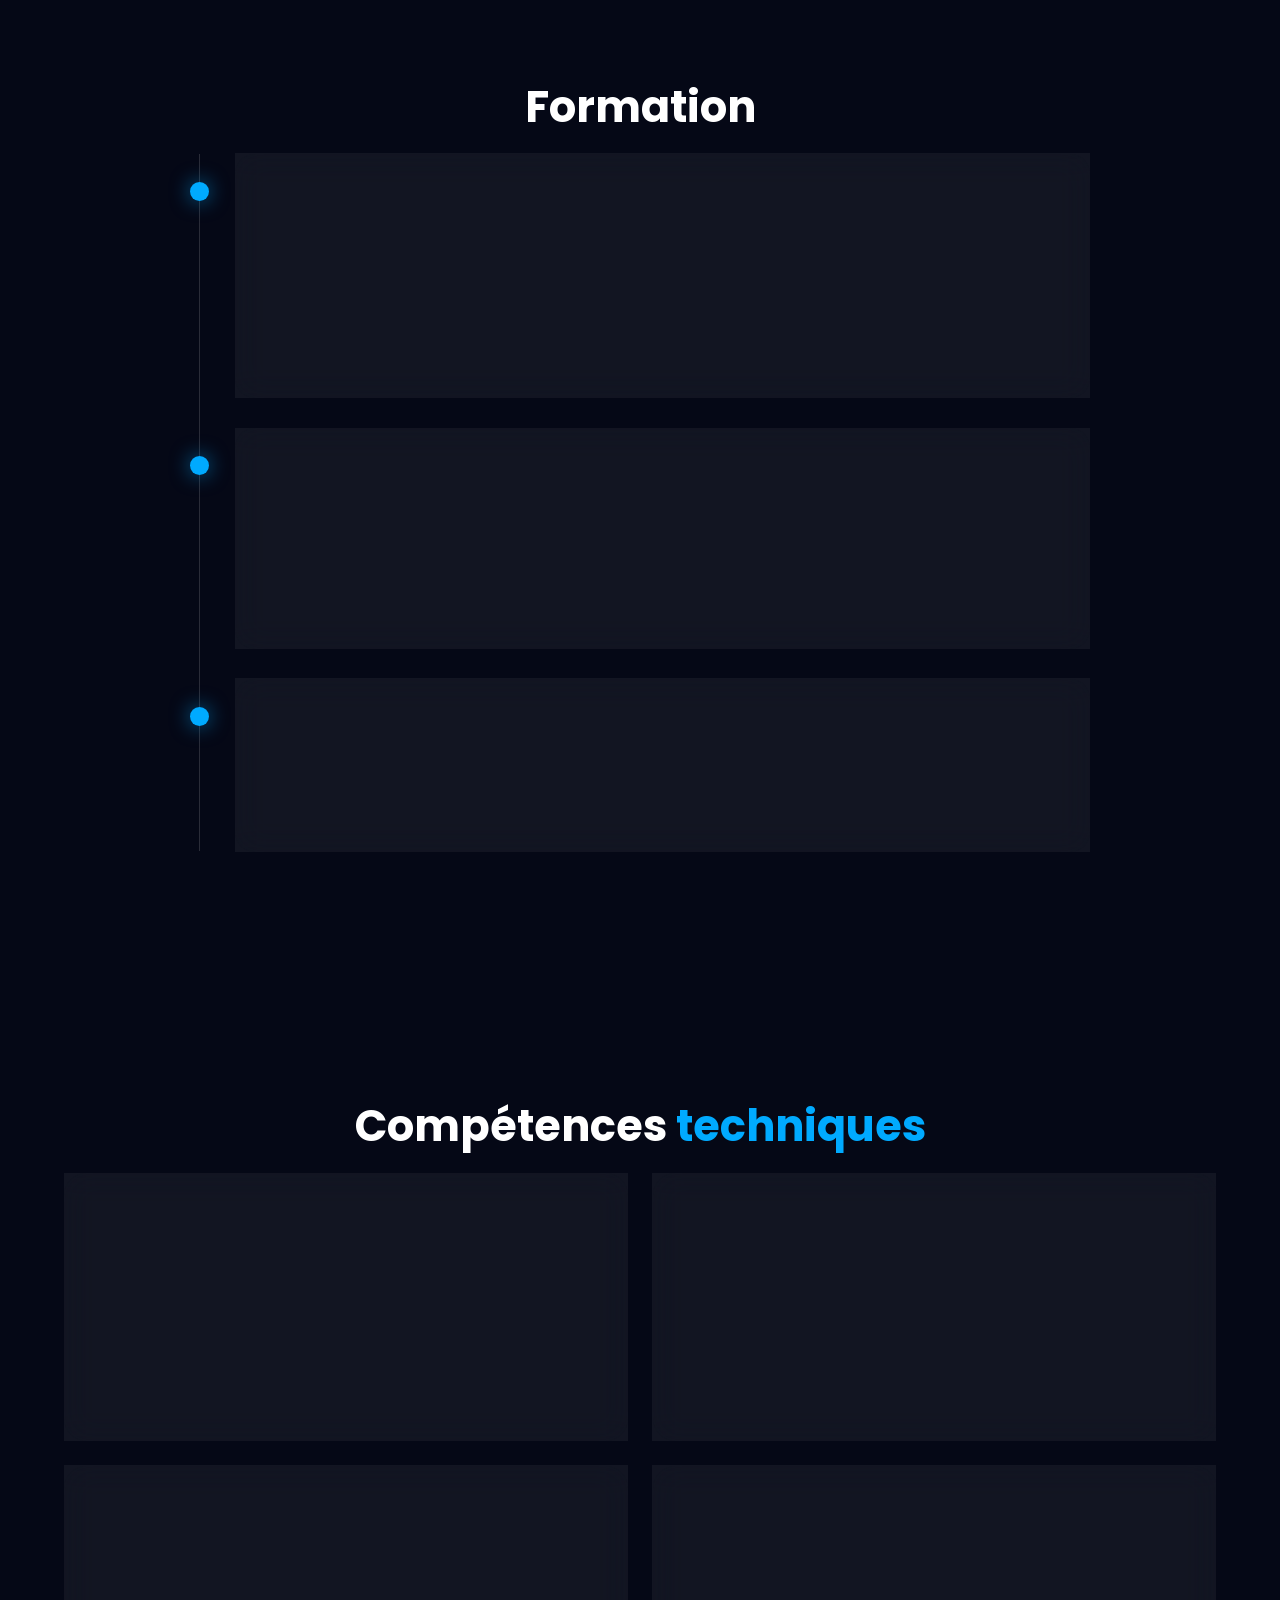
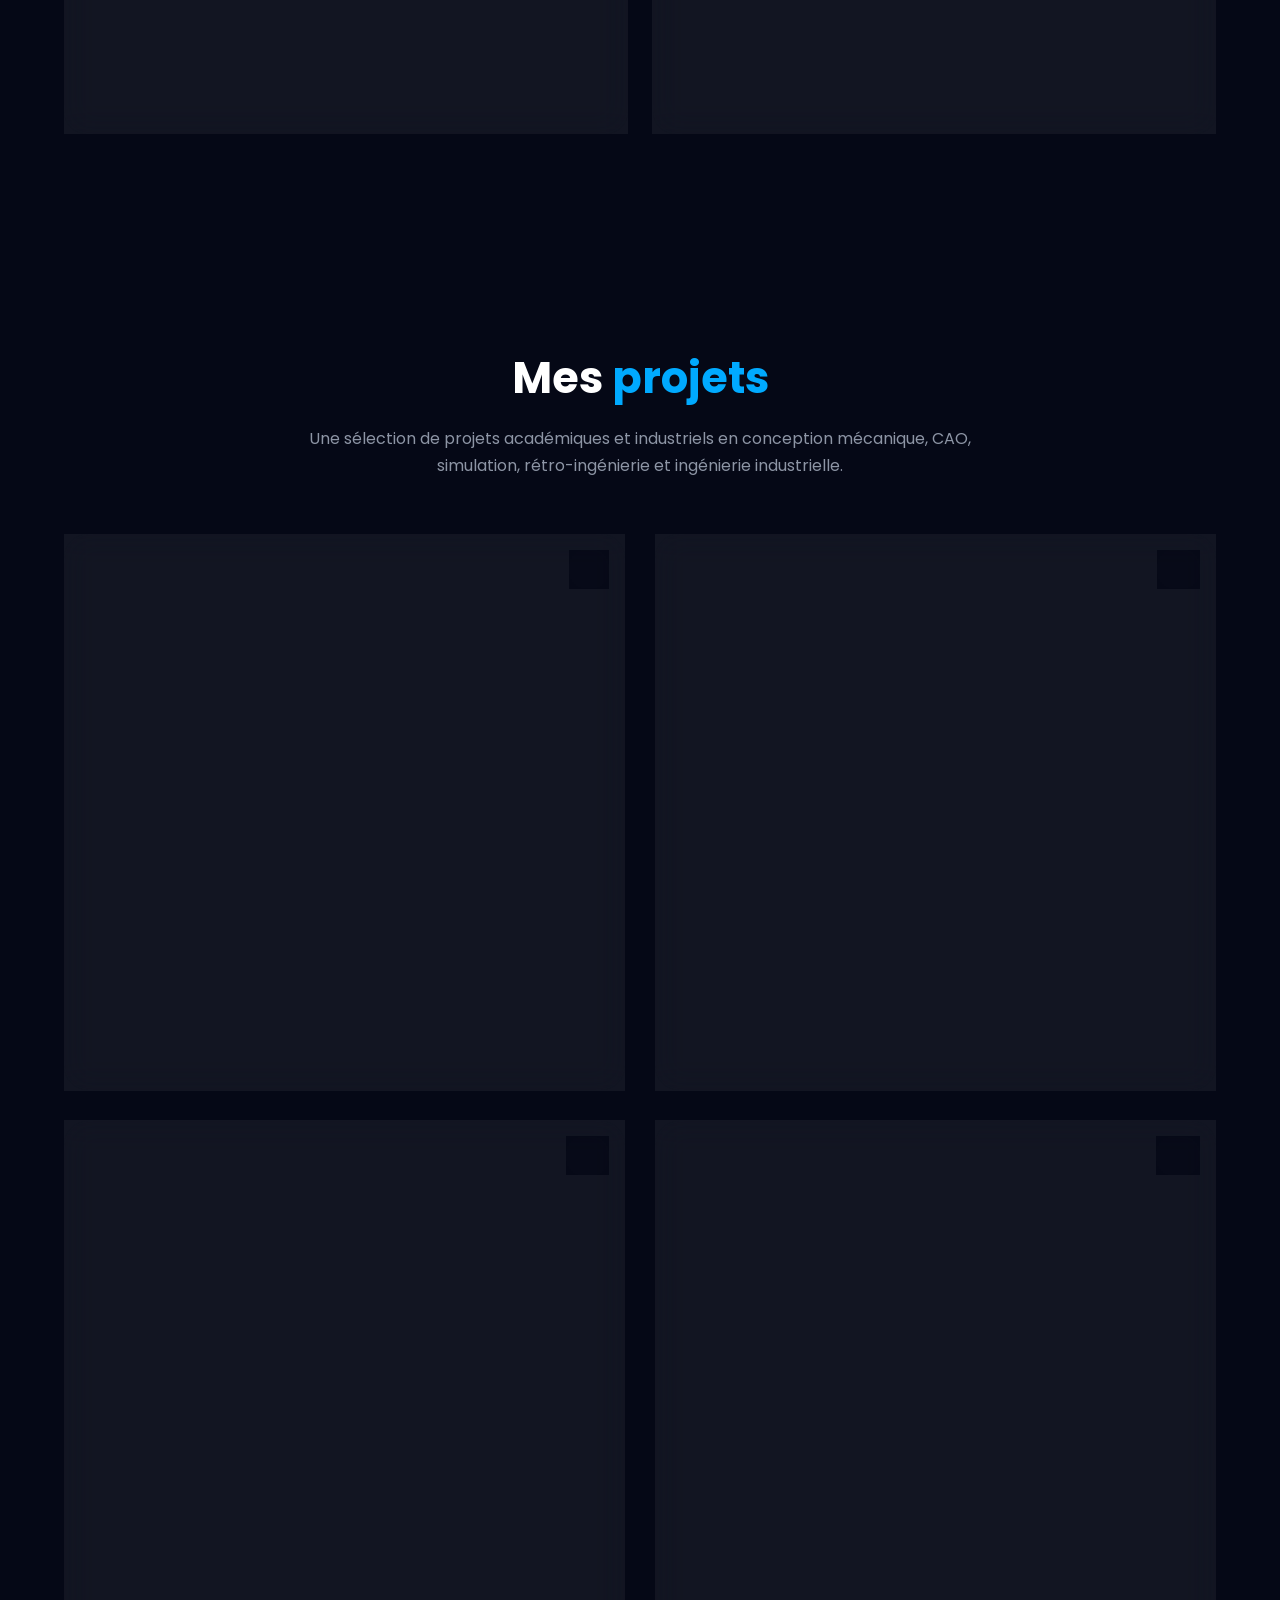
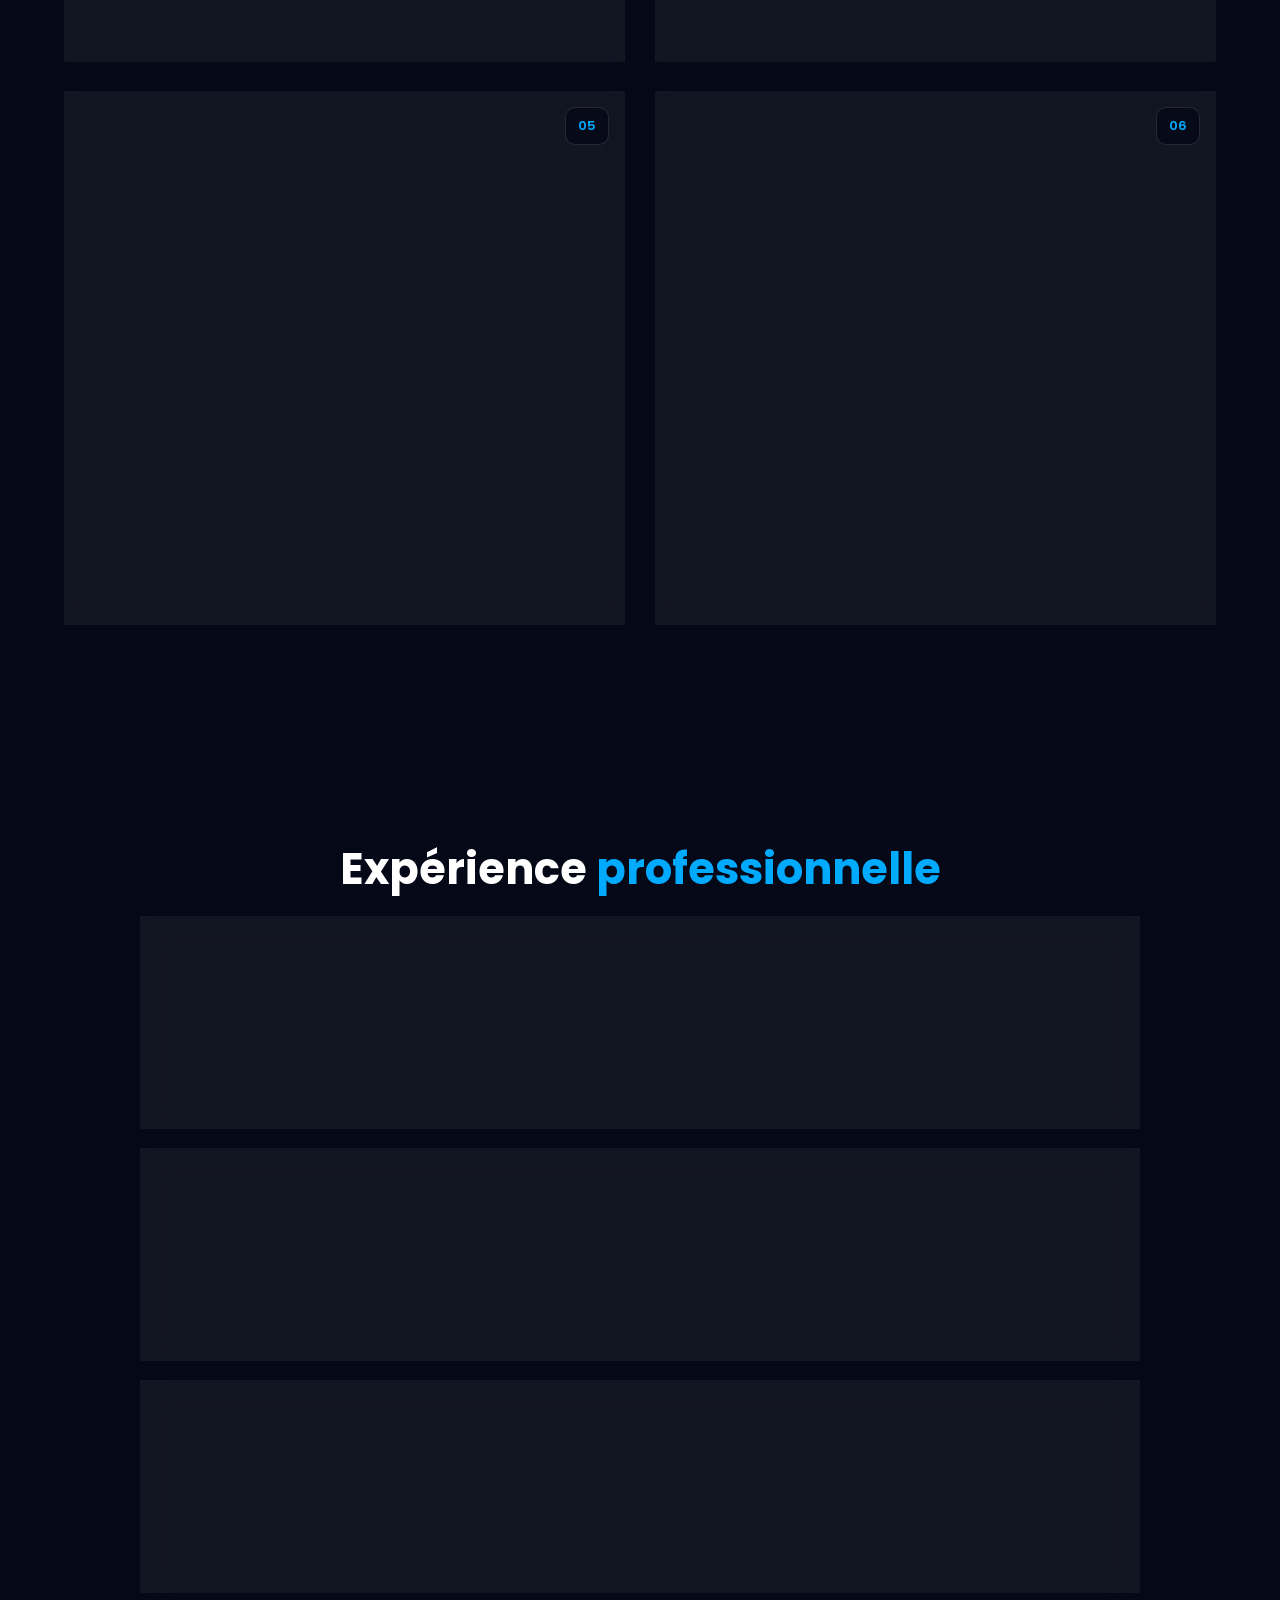
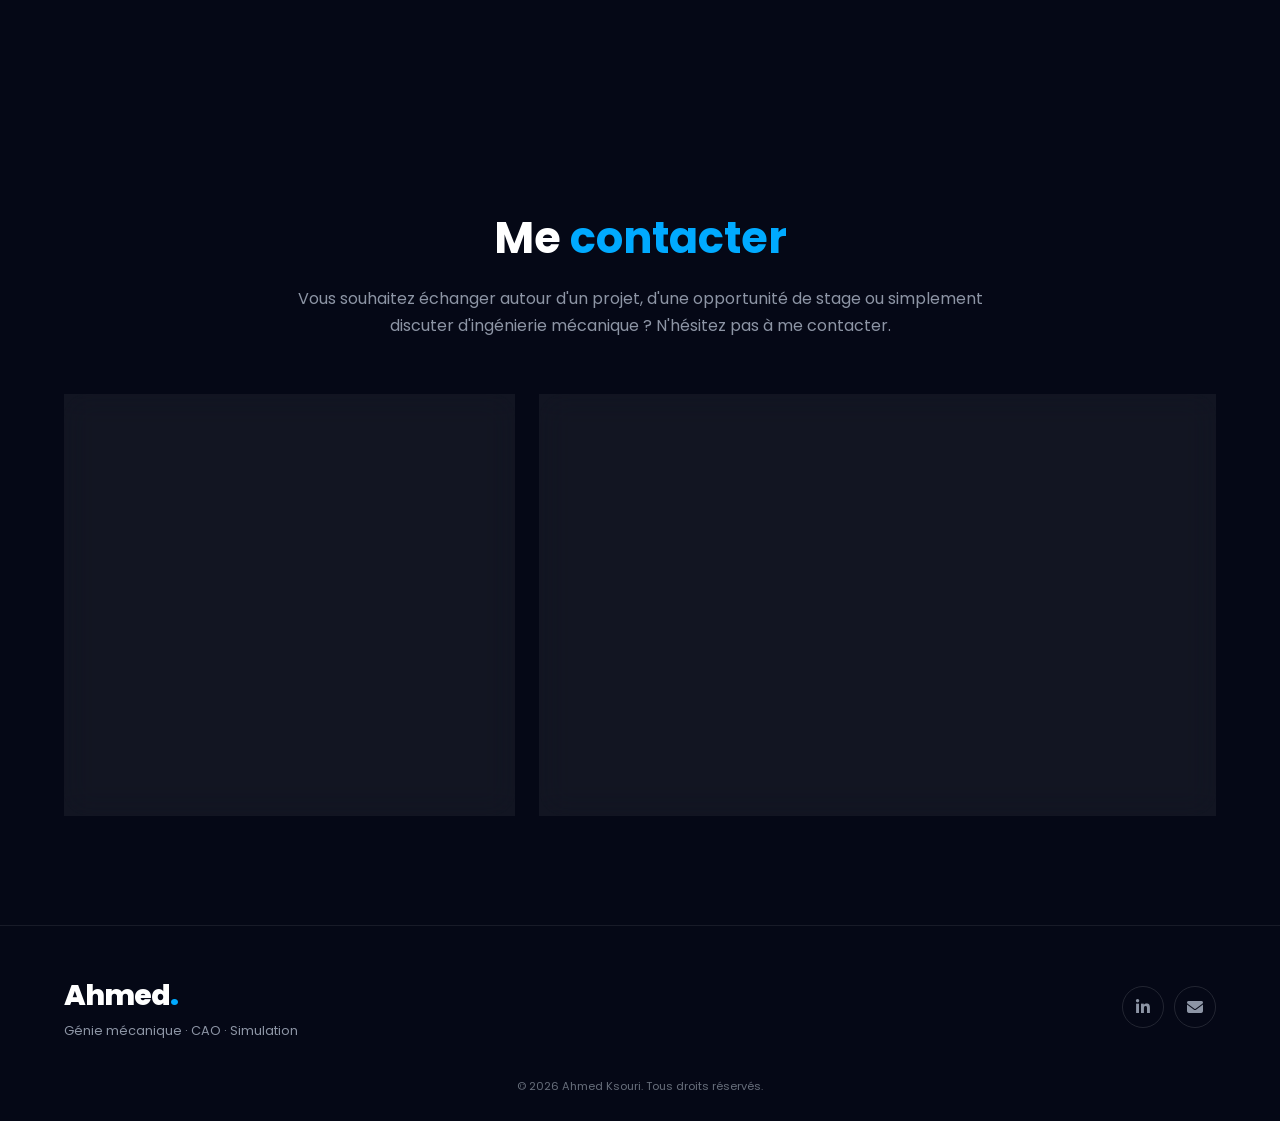
==== commit c09bf169: "Update print statement from 'Hello' to 'Goodbye'" ====
--- a/index.html
+++ b/index.html
@@ -1,1085 +1,1086 @@
-<!DOCTYPE html>
-<html lang="fr">
-
-<head>
-    <meta charset="UTF-8">
-    <meta name="viewport" content="width=device-width, initial-scale=1.0">
-
-    <title>Ahmed Ksouri | Génie Mécanique</title>
-
-    <meta name="description"
-        content="Ahmed Ksouri - Élève ingénieur en génie mécanique à l'ENIT | CAO | Conception mécanique | Simulation | Rétro-ingénierie">
-
-    <link rel="stylesheet" href="style.css">
-
-    <link
-        href="https://cdnjs.cloudflare.com/ajax/libs/font-awesome/6.5.1/css/all.min.css"
-        rel="stylesheet">
-
-    <link
-        href="https://fonts.googleapis.com/css2?family=Poppins:wght@300;400;500;600;700;800&display=swap"
-        rel="stylesheet">
-</head>
-
-<body>
-
-    <!-- ================= ARRIÈRE-PLAN ================= -->
-
-    <div class="bg-blur blur-1"></div>
-    <div class="bg-blur blur-2"></div>
-
-
-    <!-- ================= HEADER ================= -->
-
-    <header class="header">
-
-        <div class="container nav-container">
-
-            <a href="#accueil" class="logo">
-                Ahmed<span>.</span>
-            </a>
-
-            <nav class="navbar" id="navbar">
-
-                <a href="#accueil" class="active">Accueil</a>
-                <a href="#apropos">À propos</a>
-                <a href="#formation">Formation</a>
-                <a href="#competences">Compétences</a>
-                <a href="#projets">Projets</a>
-                <a href="#experience">Expérience</a>
-                <a href="#contact">Contact</a>
-
-            </nav>
-
-            <div class="menu-btn" id="menu-btn">
-                <i class="fas fa-bars"></i>
-            </div>
-
-        </div>
-
-    </header>
-
-
-    <!-- ================= ACCUEIL ================= -->
-
-    <section id="accueil" class="hero">
-
-        <div class="container hero-content">
-
-            <div class="hero-text reveal">
-
-                <p class="hero-small-title">
-                    ÉLÈVE INGÉNIEUR EN GÉNIE MÉCANIQUE
-                </p>
-
-                <h1>
-                    Ahmed
-                    <span>Ksouri</span>
-                </h1>
-
-                <h2>
-                    Conception mécanique · CAO · Simulation
-                </h2>
-
-                <p class="hero-description">
-                    Élève ingénieur en génie mécanique à l’ENIT, spécialisé en conception CAO et modélisation de systèmes complexes. Rigoureux et axé sur la résolution de problèmes, je transforme les concepts en solutions techniques concrètes. À la recherche d'un défi stimulant pour apporter ma valeur ajoutée à vos projets d'ingénierie.
-                </p>
-
-                <div class="hero-buttons">
-
-                    <a href="#projets" class="btn">
-                        <i class="fas fa-folder-open"></i>
-                        Voir mes projets
-                    </a>
-
-                    <a href="cv.pdf" class="btn btn-outline" download>
-                        <i class="fas fa-download"></i>
-                        Télécharger mon CV
-                    </a>
-
-                </div>
-
-                <div class="hero-socials">
-
-                    <a
-                        href="https://www.linkedin.com/in/ahmed-ksouri-271673317/"
-                        target="_blank">
-                        <i class="fab fa-linkedin-in"></i>
-                    </a>
-
-                    <a href="mailto:ahmed.ksouri@etudiant-enit.utm.tn">
-                        <i class="fas fa-envelope"></i>
-                    </a>
-
-                </div>
-
-            </div>
-
-
-            <div class="hero-card reveal">
-
-                <div class="glass-card hero-image-card">
-
-                    <img
-                        src="images/profile.jpg"
-                        alt="Ahmed Ksouri - Élève ingénieur en génie mécanique">
-
-                    <div class="floating-card">
-
-                        <i class="fas fa-gears"></i>
-
-                        <div>
-                            <strong>Génie mécanique</strong>
-                            <span>CAO · Simulation · Conception</span>
-                        </div>
-
-                    </div>
-
-                </div>
-
-            </div>
-
-        </div>
-
-    </section>
-
-
-    <!-- ================= À PROPOS ================= -->
-
-    <section id="apropos">
-
-        <div class="container">
-
-            <h2 class="section-title reveal">
-                À propos de <span>moi</span>
-            </h2>
-
-            <div class="about-grid">
-
-                <div class="glass-section reveal">
-
-                    <p>
-                        Je suis élève ingénieur en génie mécanique à
-                        <strong>l'École Nationale d'Ingénieurs de Tunis
-                        (ENIT)</strong>, avec un intérêt particulier pour la
-                        conception mécanique, la modélisation CAO, la
-                        simulation et les systèmes complexes.
-                    </p>
-
-                    <p>
-                        À travers mes projets académiques et mes expériences
-                        industrielles, j'ai développé des compétences en
-                        <strong>SolidWorks, CATIA V5, Abaqus et analyse
-                        mécanique</strong>.
-                    </p>
-
-                    <p>
-                        Je m'intéresse particulièrement à la rétro-ingénierie,
-                        à la conception de mécanismes et à la résolution de
-                        problèmes techniques à travers une démarche
-                        d'ingénierie structurée.
-                    </p>
-
-                </div>
-
-
-                <div class="about-highlights reveal">
-
-                    <div class="highlight-card">
-
-                        <i class="fas fa-cube"></i>
-
-                        <div>
-                            <h3>CAO & Conception</h3>
-                            <p>SolidWorks · CATIA V5</p>
-                        </div>
-
-                    </div>
-
-
-                    <div class="highlight-card">
-
-                        <i class="fas fa-chart-line"></i>
-
-                        <div>
-                            <h3>Simulation</h3>
-                            <p>Abaqus · FEA · Multiphysique</p>
-                        </div>
-
-                    </div>
-
-
-                    <div class="highlight-card">
-
-                        <i class="fas fa-screwdriver-wrench"></i>
-
-                        <div>
-                            <h3>Ingénierie mécanique</h3>
-                            <p>Mécanismes · Matériaux · Fabrication</p>
-                        </div>
-
-                    </div>
-
-                </div>
-
-            </div>
-
-        </div>
-
-    </section>
-
-
-    <!-- ================= FORMATION ================= -->
-
-    <section id="formation">
-
-        <div class="container">
-
-            <h2 class="section-title reveal">
-                Formation
-            </h2>
-
-            <div class="timeline">
-
-
-                <div class="timeline-item reveal">
-
-                    <div class="timeline-dot"></div>
-
-                    <div class="glass-card-small">
-
-                        <span class="timeline-date">
-                            SEPT. 2024 — PRÉSENT
-                        </span>
-
-                        <h3>
-                            Cycle d'ingénieur en génie mécanique
-                        </h3>
-
-                        <h4>
-                            École Nationale d'Ingénieurs de Tunis — ENIT
-                        </h4>
-
-                        <p>
-                            Mécanique des milieux continus, résistance des
-                            matériaux, élastoplasticité, méthode des éléments
-                            finis, CAO, conception et analyse des mécanismes,
-                            transmission de puissance, analyse numérique,
-                            vibrations mécaniques, mécanique des fluides,
-                            matériaux, procédés de fabrication, automatisation
-                            et instrumentation.
-                        </p>
-
-                    </div>
-
-                </div>
-
-
-                <div class="timeline-item reveal">
-
-                    <div class="timeline-dot"></div>
-
-                    <div class="glass-card-small">
-
-                        <span class="timeline-date">
-                            SEPT. 2022 — JUIN 2024
-                        </span>
-
-                        <h3>
-                            Cycle préparatoire physique-technique
-                        </h3>
-
-                        <h4>
-                            IPEIEM — Tunis
-                        </h4>
-
-                        <p>
-                            Formation préparatoire aux études d'ingénieur.
-                            Admissible au concours national d'entrée aux
-                            écoles d'ingénieurs.
-                        </p>
-
-                    </div>
-
-                </div>
-
-
-                <div class="timeline-item reveal">
-
-                    <div class="timeline-dot"></div>
-
-                    <div class="glass-card-small">
-
-                        <span class="timeline-date">
-                            2022
-                        </span>
-
-                        <h3>
-                            Baccalauréat tunisien — Sciences techniques
-                        </h3>
-
-                        <h4>
-                            Mention Très Bien — 16,87 / 20
-                        </h4>
-
-                    </div>
-
-                </div>
-
-            </div>
-
-        </div>
-
-    </section>
-
-
-    <!-- ================= COMPÉTENCES ================= -->
-
-    <section id="competences">
-
-        <div class="container">
-
-            <h2 class="section-title reveal">
-                Compétences <span>techniques</span>
-            </h2>
-
-
-            <div class="skills-category-grid">
-
-
-                <!-- CAO -->
-
-                <div class="skill-category glass-section reveal">
-
-                    <div class="category-icon">
-                        <i class="fas fa-cube"></i>
-                    </div>
-
-                    <h3>
-                        CAO & Conception mécanique
-                    </h3>
-
-                    <div class="skill-tags">
-
-                        <span>SolidWorks</span>
-                        <span>CATIA V5</span>
-                        <span>Modélisation 3D</span>
-                        <span>Assemblages</span>
-                        <span>Dessin technique</span>
-                        <span>Tolérancement</span>
-                        <span>Mécanismes</span>
-
-                    </div>
-
-                </div>
-
-
-                <!-- SIMULATION -->
-
-                <div class="skill-category glass-section reveal">
-
-                    <div class="category-icon">
-                        <i class="fas fa-chart-line"></i>
-                    </div>
-
-                    <h3>
-                        Simulation & Analyse
-                    </h3>
-
-                    <div class="skill-tags">
-
-                        <span>Abaqus</span>
-                        <span>Éléments finis</span>
-                        <span>Analyse numérique</span>
-                        <span>Multiphysique</span>
-                        <span>Élastoplasticité</span>
-                        <span>Calcul de structures</span>
-
-                    </div>
-
-                </div>
-
-
-                <!-- MÉCANIQUE -->
-
-                <div class="skill-category glass-section reveal">
-
-                    <div class="category-icon">
-                        <i class="fas fa-gears"></i>
-                    </div>
-
-                    <h3>
-                        Génie mécanique
-                    </h3>
-
-                    <div class="skill-tags">
-
-                        <span>MMC</span>
-                        <span>RDM</span>
-                        <span>Matériaux</span>
-                        <span>Mécanismes</span>
-                        <span>Fabrication</span>
-                        <span>Usinage</span>
-                        <span>Soudage</span>
-
-                    </div>
-
-                </div>
-
-
-                <!-- PROGRAMMATION -->
-
-                <div class="skill-category glass-section reveal">
-
-                    <div class="category-icon">
-                        <i class="fas fa-code"></i>
-                    </div>
-
-                    <h3>
-                        Programmation
-                    </h3>
-
-                    <div class="skill-tags">
-
-                        <span>Python</span>
-                        <span>MATLAB</span>
-                        <span>C</span>
-
-                    </div>
-
-                </div>
-
-            </div>
-
-        </div>
-
-    </section>
-
-
-    <!-- ================= PROJETS ================= -->
-
-    <section id="projets">
-
-        <div class="container">
-
-            <h2 class="section-title reveal">
-                Mes <span>projets</span>
-            </h2>
-
-            <p class="section-subtitle reveal">
-                Une sélection de projets académiques et industriels en
-                conception mécanique, CAO, simulation, rétro-ingénierie
-                et ingénierie industrielle.
-            </p>
-
-
-            <div class="project-grid">
-
-
-                <!-- PROJET 1 -->
-
-                <article class="project-card reveal">
-
-                    <div class="project-image">
-
-                        <img
-                            src="images/reverse-engineering.jpg"
-                            alt="Rétro-ingénierie d'un système de changement de bobine">
-
-                        <div class="project-number">
-                            01
-                        </div>
-
-                    </div>
-
-                    <div class="project-content">
-
-                        <span class="project-type">
-                            RÉTRO-INGÉNIERIE · COFICAB
-                        </span>
-
-                        <h3>
-                            Système de changement de bobine
-                        </h3>
-
-                        <p>
-                            Rétro-ingénierie du sous-ensemble mécanique SV402D
-                            à partir de pièces physiques et de plans scannés,
-                            suivie de la reconstruction de l'assemblage sous
-                            SolidWorks.
-                        </p>
-
-                        <div class="project-tags">
-
-                            <span>SolidWorks</span>
-                            <span>CAO</span>
-                            <span>Rétro-ingénierie</span>
-
-                        </div>
-
-                        <button
-                            class="project-btn"
-                            onclick="openProject('project1')">
-
-                            Voir le projet
-                            <i class="fas fa-arrow-right"></i>
-
-                        </button>
-
-                    </div>
-
-                </article>
-
-
-                <!-- PROJET 2 -->
-
-                <article class="project-card reveal">
-
-                    <div class="project-image">
-
-                        <img
-                            src="images/photovoltaic-cleaning.jpg"
-                            alt="Système automatisé de nettoyage photovoltaïque">
-
-                        <div class="project-number">
-                            02
-                        </div>
-
-                    </div>
-
-                    <div class="project-content">
-
-                        <span class="project-type">
-                            CONCEPTION MÉCANIQUE · MULTIPHYSIQUE
-                        </span>
-
-                        <h3>
-                            Système de nettoyage photovoltaïque
-                        </h3>
-
-                        <p>
-                            Conception d'un système automatisé de nettoyage
-                            des surfaces photovoltaïques, avec analyse
-                            fonctionnelle, modélisation 3D et étude des
-                            solutions d'entraînement et de déplacement.
-                        </p>
-
-                        <div class="project-tags">
-
-                            <span>CAO</span>
-                            <span>Conception</span>
-                            <span>Mécanismes</span>
-
-                        </div>
-
-                        <button
-                            class="project-btn"
-                            onclick="openProject('project2')">
-
-                            Voir le projet
-                            <i class="fas fa-arrow-right"></i>
-
-                        </button>
-
-                    </div>
-
-                </article>
-
-
-                <!-- PROJET 3 -->
-
-                <article class="project-card reveal">
-
-                    <div class="project-image">
-
-                        <img
-                            src="images/pump-catia.jpg"
-                            alt="Pompe volumétrique à cinq palettes">
-
-                        <div class="project-number">
-                            03
-                        </div>
-
-                    </div>
-
-                    <div class="project-content">
-
-                        <span class="project-type">
-                            CATIA V5 · CONCEPTION MÉCANIQUE
-                        </span>
-
-                        <h3>
-                            Pompe volumétrique à cinq palettes
-                        </h3>
-
-                        <p>
-                            Modélisation sous CATIA V5 d'une pompe volumétrique
-                            à cinq palettes avec rotor excentré et étude de
-                            son mécanisme.
-                        </p>
-
-                        <div class="project-tags">
-
-                            <span>CATIA V5</span>
-                            <span>CAO</span>
-                            <span>Mécanismes</span>
-
-                        </div>
-
-                        <button
-                            class="project-btn"
-                            onclick="openProject('project3')">
-
-                            Voir le projet
-                            <i class="fas fa-arrow-right"></i>
-
-                        </button>
-
-                    </div>
-
-                </article>
-
-
-                <!-- PROJET 4 -->
-
-                <article class="project-card reveal">
-
-                    <div class="project-image">
-
-                        <img
-                            src="images/abaqus-v-bending.jpg"
-                            alt="Simulation du pliage en V sous Abaqus">
-
-                        <div class="project-number">
-                            04
-                        </div>
-
-                    </div>
-
-                    <div class="project-content">
-
-                        <span class="project-type">
-                            ABAQUS · ÉLÉMENTS FINIS
-                        </span>
-
-                        <h3>
-                            Simulation du pliage en V
-                        </h3>
-
-                        <p>
-                            Simulation 2D par éléments finis du pliage en V
-                            d'une tôle d'aluminium avec prise en compte du
-                            contact et de la plasticité Johnson–Cook.
-                        </p>
-
-                        <div class="project-tags">
-
-                            <span>Abaqus</span>
-                            <span>FEA</span>
-                            <span>Plasticité</span>
-
-                        </div>
-
-                        <button
-                            class="project-btn"
-                            onclick="openProject('project4')">
-
-                            Voir le projet
-                            <i class="fas fa-arrow-right"></i>
-
-                        </button>
-
-                    </div>
-
-                </article>
-
-
-                <!-- PROJET 5 -->
-
-                <article class="project-card reveal">
-
-                    <div class="project-image">
-
-                        <img
-                            src="images/abaqus-tensile.jpg"
-                            alt="Simulation 3D élastoplastique sous Abaqus">
-
-                        <div class="project-number">
-                            05
-                        </div>
-
-                    </div>
-
-                    <div class="project-content">
-
-                        <span class="project-type">
-                            ABAQUS · ÉLASTOPLASTICITÉ
-                        </span>
-
-                        <h3>
-                            Traction 3D élastoplastique
-                        </h3>
-
-                        <p>
-                            Simulation numérique 3D d'un essai de traction
-                            avec prise en compte de la striction et du
-                            couplage thermomécanique.
-                        </p>
-
-                        <div class="project-tags">
-
-                            <span>Abaqus</span>
-                            <span>Élastoplasticité</span>
-                            <span>Thermomécanique</span>
-
-                        </div>
-
-                        <button
-                            class="project-btn"
-                            onclick="openProject('project5')">
-
-                            Voir le projet
-                            <i class="fas fa-arrow-right"></i>
-
-                        </button>
-
-                    </div>
-
-                </article>
-
-
-                <!-- PROJET 6 -->
-
-                <article class="project-card reveal">
-
-                    <div class="project-image">
-
-                        <img
-                            src="images/maintenance.jpg"
-                            alt="Optimisation de la maintenance industrielle">
-
-                        <div class="project-number">
-                            06
-                        </div>
-
-                    </div>
-
-                    <div class="project-content">
-
-                        <span class="project-type">
-                            INGÉNIERIE INDUSTRIELLE · SGBIA
-                        </span>
-
-                        <h3>
-                            Optimisation de la maintenance industrielle
-                        </h3>
-
-                        <p>
-                            Analyse de la performance de la ligne PET 1 à
-                            travers le TRS, l'AMDEC machine et la TPM afin
-                            d'identifier des pistes d'amélioration.
-                        </p>
-
-                        <div class="project-tags">
-
-                            <span>AMDEC</span>
-                            <span>TRS</span>
-                            <span>TPM</span>
-
-                        </div>
-
-                        <button
-                            class="project-btn"
-                            onclick="openProject('project6')">
-
-                            Voir le projet
-                            <i class="fas fa-arrow-right"></i>
-
-                        </button>
-
-                    </div>
-
-                </article>
-
-            </div>
-
-        </div>
-
-    </section>
-
-
-    <!-- ================= EXPÉRIENCE ================= -->
-
-    <section id="experience">
-
-        <div class="container">
-
-            <h2 class="section-title reveal">
-                Expérience <span>professionnelle</span>
-            </h2>
-
-
-            <div class="experience-grid">
-
-
-                <div class="experience-card glass-section reveal">
-
-                    <div class="experience-icon">
-                        <i class="fas fa-industry"></i>
-                    </div>
-
-                    <div>
-
-                        <span class="experience-date">
-                            JUIN — JUILLET 2026
-                        </span>
-
-                        <h3>
-                            Stage Ingénieur — Rétro-ingénierie
-                        </h3>
-
-                        <h4>
-                            COFICAB · Tunis, Tunisie
-                        </h4>
-
-                        <p>
-                            Rétro-ingénierie du sous-ensemble mécanique SV402D,
-                            relevés dimensionnels, reconstruction sous
-                            SolidWorks, modélisation de l'assemblage et
-                            identification des composants électromécaniques.
-                        </p>
-
-                    </div>
-
-                </div>
-
-
-                <div class="experience-card glass-section reveal">
-
-                    <div class="experience-icon">
-                        <i class="fas fa-screwdriver-wrench"></i>
-                    </div>
-
-                    <div>
-
-                        <span class="experience-date">
-                            2026
-                        </span>
-
-                        <h3>
-                            Projet de Fin d'Année — SGBIA
-                        </h3>
-
-                        <h4>
-                            Optimisation de la maintenance industrielle
-                        </h4>
-
-                        <p>
-                            Analyse de la ligne PET 1 à travers le calcul du
-                            TRS, réalisation d'une AMDEC sur la fardeleuse SMI
-                            et contribution à la mise en place de la TPM.
-                        </p>
-
-                    </div>
-
-                </div>
-
-
-                <div class="experience-card glass-section reveal">
-
-                    <div class="experience-icon">
-                        <i class="fas fa-building"></i>
-                    </div>
-
-                    <div>
-
-                        <span class="experience-date">
-                            STAGE OUVRIER
-                        </span>
-
-                        <h3>
-                            Société des Ciments d'Oum El Kélil — CIOK
-                        </h3>
-
-                        <h4>
-                            Tajerouine, Tunisie
-                        </h4>
-
-                        <p>
-                            Découverte de l'organisation industrielle, des
-                            procédés de production, des équipements mécaniques
-                            et des opérations de maintenance.
-                        </p>
-
-                    </div>
-
-                </div>
-
-            </div>
-
-        </div>
-
-    </section>
-
-
-    <!-- ================= CONTACT ================= -->
-
-    <section id="contact">
-
-        <div class="container">
-
-            <h2 class="section-title reveal">
-                Me <span>contacter</span>
-            </h2>
-
-            <p class="section-subtitle reveal">
-                Vous souhaitez échanger autour d'un projet, d'une opportunité
-                de stage ou simplement discuter d'ingénierie mécanique ?
-                N'hésitez pas à me contacter.
-            </p>
-
-
-            <div class="contact-box reveal">
-
-
-                <div class="contact-info">
-
-                    <h3>
-                        Coordonnées
-                    </h3>
-
-                    <p>
-                        <i class="fas fa-envelope"></i>
-                        ahmed.ksouri@etudiant-enit.utm.tn
-                    </p>
-
-                    <p>
-                        <i class="fas fa-phone"></i>
-                        +216 22 989 153
-                    </p>
-
-                    <p>
-                        <i class="fas fa-location-dot"></i>
-                        Tunis, Tunisie
-                    </p>
-
-                    <a
-                        class="linkedin-contact"
-                        href="https://www.linkedin.com/in/ahmed-ksouri-271673317/"
-                        target="_blank">
-
-                        <i class="fab fa-linkedin"></i>
-                        Voir mon profil LinkedIn
-
-                    </a>
-
-                </div>
-
-
-                <form id="contact-form">
-
-                    <input
-                        type="text"
-                        placeholder="Votre nom"
-                        required>
-
-                    <input
-                        type="email"
-                        placeholder="Votre adresse e-mail"
-                        required>
-
-                    <textarea
-                        rows="6"
-                        placeholder="Votre message"
-                        required></textarea>
-
-                    <button
-                        type="submit"
-                        class="btn">
-
-                        Envoyer le message
-                        <i class="fas fa-paper-plane"></i>
-
-                    </button>
-
-                </form>
-
-            </div>
-
-        </div>
-
-    </section>
-
-
-    <!-- ================= FOOTER ================= -->
-
-    <footer>
-
-        <div class="footer-content">
-
-            <div>
-
-                <a href="#accueil" class="logo">
-                    Ahmed<span>.</span>
-                </a>
-
-                <p>
-                    Génie mécanique · CAO · Simulation
-                </p>
-
-            </div>
-
-
-            <div class="footer-socials">
-
-                <a
-                    href="https://www.linkedin.com/in/ahmed-ksouri-271673317/"
-                    target="_blank">
-
-                    <i class="fab fa-linkedin-in"></i>
-
-                </a>
-
-                <a href="mailto:ahmed.ksouri@etudiant-enit.utm.tn">
-
-                    <i class="fas fa-envelope"></i>
-
-                </a>
-
-            </div>
-
-        </div>
-
-        <p class="copyright">
-            © 2026 Ahmed Ksouri. Tous droits réservés.
-        </p>
-
-    </footer>
-
-
-    <!-- ================= FENÊTRE DES PROJETS ================= -->
-
-    <div class="project-modal" id="project-modal">
-
-        <div class="modal-content">
-
-            <button
-                class="modal-close"
-                onclick="closeProject()">
-
-                <i class="fas fa-xmark"></i>
-
-            </button>
-
-            <div id="modal-content"></div>
-
-        </div>
-
-    </div>
-
-
-    <script src="script.js"></script>
-
-</body>
-
-</html>
+<!DOCTYPE html>
+<html lang="fr">
+
+<head>
+    <meta charset="UTF-8">
+    <meta name="viewport" content="width=device-width, initial-scale=1.0">
+
+    <title>Ahmed Ksouri | Génie Mécanique</title>
+
+    <meta name="description"
+        content="Ahmed Ksouri - Élève ingénieur en génie mécanique à l'ENIT | CAO | Conception mécanique | Simulation | Rétro-ingénierie">
+
+    <link rel="stylesheet" href="style.css">
+
+    <link
+        href="https://cdnjs.cloudflare.com/ajax/libs/font-awesome/6.5.1/css/all.min.css"
+        rel="stylesheet">
+
+    <link
+        href="https://fonts.googleapis.com/css2?family=Poppins:wght@300;400;500;600;700;800&display=swap"
+        rel="stylesheet">
+</head>
+
+<body>
+
+    <!-- ================= ARRIÈRE-PLAN ================= -->
+
+    <div class="bg-blur blur-1"></div>
+    <div class="bg-blur blur-2"></div>
+
+
+    <!-- ================= HEADER ================= -->
+
+    <header class="header">
+
+        <div class="container nav-container">
+
+            <a href="#accueil" class="logo">
+                Ahmed<span>.</span>
+            </a>
+
+            <nav class="navbar" id="navbar">
+
+                <a href="#accueil" class="active">Accueil</a>
+                <a href="#apropos">À propos</a>
+                <a href="#formation">Formation</a>
+                <a href="#competences">Compétences</a>
+                <a href="#projets">Projets</a>
+                <a href="#experience">Expérience</a>
+                <a href="#contact">Contact</a>
+
+            </nav>
+
+            <div class="menu-btn" id="menu-btn">
+                <i class="fas fa-bars"></i>
+            </div>
+
+        </div>
+
+    </header>
+
+
+    <!-- ================= ACCUEIL ================= -->
+
+    <section id="accueil" class="hero">
+
+        <div class="container hero-content">
+
+            <div class="hero-text reveal">
+
+                <p class="hero-small-title">
+                    ÉLÈVE INGÉNIEUR EN GÉNIE MÉCANIQUE
+                </p>
+
+                <h1>
+                    Ahmed
+                    <span>Ksouri</span>
+                </h1>
+
+                <h2>
+                    Conception mécanique · CAO · Simulation
+                </h2>
+
+                <p class="hero-description">
+                    Élève ingénieur à l'ENIT, passionné par la conception
+                    mécanique, la modélisation CAO, la simulation numérique
+                    et la rétro-ingénierie. J'aime transformer des problèmes
+                    techniques en solutions d'ingénierie concrètes.
+                </p>
+
+                <div class="hero-buttons">
+
+                    <a href="#projets" class="btn">
+                        <i class="fas fa-folder-open"></i>
+                        Voir mes projets
+                    </a>
+
+                    <a href="cv.pdf" class="btn btn-outline" download>
+                        <i class="fas fa-download"></i>
+                        Télécharger mon CV
+                    </a>
+
+                </div>
+
+                <div class="hero-socials">
+
+                    <a
+                        href="https://www.linkedin.com/in/ahmed-ksouri-271673317/"
+                        target="_blank">
+                        <i class="fab fa-linkedin-in"></i>
+                    </a>
+
+                    <a href="mailto:ahmed.ksouri@etudiant-enit.utm.tn">
+                        <i class="fas fa-envelope"></i>
+                    </a>
+
+                </div>
+
+            </div>
+
+
+            <div class="hero-card reveal">
+
+                <div class="glass-card hero-image-card">
+
+                    <img
+                        src="images/profile.jpg"
+                        alt="Ahmed Ksouri - Élève ingénieur en génie mécanique">
+
+                    <div class="floating-card">
+
+                        <i class="fas fa-gears"></i>
+
+                        <div>
+                            <strong>Génie mécanique</strong>
+                            <span>CAO · Simulation · Conception</span>
+                        </div>
+
+                    </div>
+
+                </div>
+
+            </div>
+
+        </div>
+
+    </section>
+
+
+    <!-- ================= À PROPOS ================= -->
+
+    <section id="apropos">
+
+        <div class="container">
+
+            <h2 class="section-title reveal">
+                À propos de <span>moi</span>
+            </h2>
+
+            <div class="about-grid">
+
+                <div class="glass-section reveal">
+
+                    <p>
+                        Je suis élève ingénieur en génie mécanique à
+                        <strong>l'École Nationale d'Ingénieurs de Tunis
+                        (ENIT)</strong>, avec un intérêt particulier pour la
+                        conception mécanique, la modélisation CAO, la
+                        simulation et les systèmes complexes.
+                    </p>
+
+                    <p>
+                        À travers mes projets académiques et mes expériences
+                        industrielles, j'ai développé des compétences en
+                        <strong>SolidWorks, CATIA V5, Abaqus et analyse
+                        mécanique</strong>.
+                    </p>
+
+                    <p>
+                        Je m'intéresse particulièrement à la rétro-ingénierie,
+                        à la conception de mécanismes et à la résolution de
+                        problèmes techniques à travers une démarche
+                        d'ingénierie structurée.
+                    </p>
+
+                </div>
+
+
+                <div class="about-highlights reveal">
+
+                    <div class="highlight-card">
+
+                        <i class="fas fa-cube"></i>
+
+                        <div>
+                            <h3>CAO & Conception</h3>
+                            <p>SolidWorks · CATIA V5</p>
+                        </div>
+
+                    </div>
+
+
+                    <div class="highlight-card">
+
+                        <i class="fas fa-chart-line"></i>
+
+                        <div>
+                            <h3>Simulation</h3>
+                            <p>Abaqus · FEA · Multiphysique</p>
+                        </div>
+
+                    </div>
+
+
+                    <div class="highlight-card">
+
+                        <i class="fas fa-screwdriver-wrench"></i>
+
+                        <div>
+                            <h3>Ingénierie mécanique</h3>
+                            <p>Mécanismes · Matériaux · Fabrication</p>
+                        </div>
+
+                    </div>
+
+                </div>
+
+            </div>
+
+        </div>
+
+    </section>
+
+
+    <!-- ================= FORMATION ================= -->
+
+    <section id="formation">
+
+        <div class="container">
+
+            <h2 class="section-title reveal">
+                Formation
+            </h2>
+
+            <div class="timeline">
+
+
+                <div class="timeline-item reveal">
+
+                    <div class="timeline-dot"></div>
+
+                    <div class="glass-card-small">
+
+                        <span class="timeline-date">
+                            SEPT. 2024 — PRÉSENT
+                        </span>
+
+                        <h3>
+                            Cycle d'ingénieur en génie mécanique
+                        </h3>
+
+                        <h4>
+                            École Nationale d'Ingénieurs de Tunis — ENIT
+                        </h4>
+
+                        <p>
+                            Mécanique des milieux continus, résistance des
+                            matériaux, élastoplasticité, méthode des éléments
+                            finis, CAO, conception et analyse des mécanismes,
+                            transmission de puissance, analyse numérique,
+                            vibrations mécaniques, mécanique des fluides,
+                            matériaux, procédés de fabrication, automatisation
+                            et instrumentation.
+                        </p>
+
+                    </div>
+
+                </div>
+
+
+                <div class="timeline-item reveal">
+
+                    <div class="timeline-dot"></div>
+
+                    <div class="glass-card-small">
+
+                        <span class="timeline-date">
+                            SEPT. 2022 — JUIN 2024
+                        </span>
+
+                        <h3>
+                            Cycle préparatoire physique-technique
+                        </h3>
+
+                        <h4>
+                            IPEIEM — Tunis
+                        </h4>
+
+                        <p>
+                            Formation préparatoire aux études d'ingénieur.
+                            Admissible au concours national d'entrée aux
+                            écoles d'ingénieurs.
+                        </p>
+
+                    </div>
+
+                </div>
+
+
+                <div class="timeline-item reveal">
+
+                    <div class="timeline-dot"></div>
+
+                    <div class="glass-card-small">
+
+                        <span class="timeline-date">
+                            2022
+                        </span>
+
+                        <h3>
+                            Baccalauréat tunisien — Sciences techniques
+                        </h3>
+
+                        <h4>
+                            Mention Très Bien — 16,87 / 20
+                        </h4>
+
+                    </div>
+
+                </div>
+
+            </div>
+
+        </div>
+
+    </section>
+
+
+    <!-- ================= COMPÉTENCES ================= -->
+
+    <section id="competences">
+
+        <div class="container">
+
+            <h2 class="section-title reveal">
+                Compétences <span>techniques</span>
+            </h2>
+
+
+            <div class="skills-category-grid">
+
+
+                <!-- CAO -->
+
+                <div class="skill-category glass-section reveal">
+
+                    <div class="category-icon">
+                        <i class="fas fa-cube"></i>
+                    </div>
+
+                    <h3>
+                        CAO & Conception mécanique
+                    </h3>
+
+                    <div class="skill-tags">
+
+                        <span>SolidWorks</span>
+                        <span>CATIA V5</span>
+                        <span>Modélisation 3D</span>
+                        <span>Assemblages</span>
+                        <span>Dessin technique</span>
+                        <span>Tolérancement</span>
+                        <span>Mécanismes</span>
+
+                    </div>
+
+                </div>
+
+
+                <!-- SIMULATION -->
+
+                <div class="skill-category glass-section reveal">
+
+                    <div class="category-icon">
+                        <i class="fas fa-chart-line"></i>
+                    </div>
+
+                    <h3>
+                        Simulation & Analyse
+                    </h3>
+
+                    <div class="skill-tags">
+
+                        <span>Abaqus</span>
+                        <span>Éléments finis</span>
+                        <span>Analyse numérique</span>
+                        <span>Multiphysique</span>
+                        <span>Élastoplasticité</span>
+                        <span>Calcul de structures</span>
+
+                    </div>
+
+                </div>
+
+
+                <!-- MÉCANIQUE -->
+
+                <div class="skill-category glass-section reveal">
+
+                    <div class="category-icon">
+                        <i class="fas fa-gears"></i>
+                    </div>
+
+                    <h3>
+                        Génie mécanique
+                    </h3>
+
+                    <div class="skill-tags">
+
+                        <span>MMC</span>
+                        <span>RDM</span>
+                        <span>Matériaux</span>
+                        <span>Mécanismes</span>
+                        <span>Fabrication</span>
+                        <span>Usinage</span>
+                        <span>Soudage</span>
+
+                    </div>
+
+                </div>
+
+
+                <!-- PROGRAMMATION -->
+
+                <div class="skill-category glass-section reveal">
+
+                    <div class="category-icon">
+                        <i class="fas fa-code"></i>
+                    </div>
+
+                    <h3>
+                        Programmation
+                    </h3>
+
+                    <div class="skill-tags">
+
+                        <span>Python</span>
+                        <span>MATLAB</span>
+                        <span>C</span>
+
+                    </div>
+
+                </div>
+
+            </div>
+
+        </div>
+
+    </section>
+
+
+    <!-- ================= PROJETS ================= -->
+
+    <section id="projets">
+
+        <div class="container">
+
+            <h2 class="section-title reveal">
+                Mes <span>projets</span>
+            </h2>
+
+            <p class="section-subtitle reveal">
+                Une sélection de projets académiques et industriels en
+                conception mécanique, CAO, simulation, rétro-ingénierie
+                et ingénierie industrielle.
+            </p>
+
+
+            <div class="project-grid">
+
+
+                <!-- PROJET 1 -->
+
+                <article class="project-card reveal">
+
+                    <div class="project-image">
+
+                        <img
+                            src="images/reverse-engineering.jpg"
+                            alt="Rétro-ingénierie d'un système de changement de bobine">
+
+                        <div class="project-number">
+                            01
+                        </div>
+
+                    </div>
+
+                    <div class="project-content">
+
+                        <span class="project-type">
+                            RÉTRO-INGÉNIERIE · COFICAB
+                        </span>
+
+                        <h3>
+                            Système de changement de bobine
+                        </h3>
+
+                        <p>
+                            Rétro-ingénierie du sous-ensemble mécanique SV402D
+                            à partir de pièces physiques et de plans scannés,
+                            suivie de la reconstruction de l'assemblage sous
+                            SolidWorks.
+                        </p>
+
+                        <div class="project-tags">
+
+                            <span>SolidWorks</span>
+                            <span>CAO</span>
+                            <span>Rétro-ingénierie</span>
+
+                        </div>
+
+                        <button
+                            class="project-btn"
+                            onclick="openProject('project1')">
+
+                            Voir le projet
+                            <i class="fas fa-arrow-right"></i>
+
+                        </button>
+
+                    </div>
+
+                </article>
+
+
+                <!-- PROJET 2 -->
+
+                <article class="project-card reveal">
+
+                    <div class="project-image">
+
+                        <img
+                            src="images/photovoltaic-cleaning.jpg"
+                            alt="Système automatisé de nettoyage photovoltaïque">
+
+                        <div class="project-number">
+                            02
+                        </div>
+
+                    </div>
+
+                    <div class="project-content">
+
+                        <span class="project-type">
+                            CONCEPTION MÉCANIQUE · MULTIPHYSIQUE
+                        </span>
+
+                        <h3>
+                            Système de nettoyage photovoltaïque
+                        </h3>
+
+                        <p>
+                            Conception d'un système automatisé de nettoyage
+                            des surfaces photovoltaïques, avec analyse
+                            fonctionnelle, modélisation 3D et étude des
+                            solutions d'entraînement et de déplacement.
+                        </p>
+
+                        <div class="project-tags">
+
+                            <span>CAO</span>
+                            <span>Conception</span>
+                            <span>Mécanismes</span>
+
+                        </div>
+
+                        <button
+                            class="project-btn"
+                            onclick="openProject('project2')">
+
+                            Voir le projet
+                            <i class="fas fa-arrow-right"></i>
+
+                        </button>
+
+                    </div>
+
+                </article>
+
+
+                <!-- PROJET 3 -->
+
+                <article class="project-card reveal">
+
+                    <div class="project-image">
+
+                        <img
+                            src="images/pump-catia.jpg"
+                            alt="Pompe volumétrique à cinq palettes">
+
+                        <div class="project-number">
+                            03
+                        </div>
+
+                    </div>
+
+                    <div class="project-content">
+
+                        <span class="project-type">
+                            CATIA V5 · CONCEPTION MÉCANIQUE
+                        </span>
+
+                        <h3>
+                            Pompe volumétrique à cinq palettes
+                        </h3>
+
+                        <p>
+                            Modélisation sous CATIA V5 d'une pompe volumétrique
+                            à cinq palettes avec rotor excentré et étude de
+                            son mécanisme.
+                        </p>
+
+                        <div class="project-tags">
+
+                            <span>CATIA V5</span>
+                            <span>CAO</span>
+                            <span>Mécanismes</span>
+
+                        </div>
+
+                        <button
+                            class="project-btn"
+                            onclick="openProject('project3')">
+
+                            Voir le projet
+                            <i class="fas fa-arrow-right"></i>
+
+                        </button>
+
+                    </div>
+
+                </article>
+
+
+                <!-- PROJET 4 -->
+
+                <article class="project-card reveal">
+
+                    <div class="project-image">
+
+                        <img
+                            src="images/abaqus-v-bending.jpg"
+                            alt="Simulation du pliage en V sous Abaqus">
+
+                        <div class="project-number">
+                            04
+                        </div>
+
+                    </div>
+
+                    <div class="project-content">
+
+                        <span class="project-type">
+                            ABAQUS · ÉLÉMENTS FINIS
+                        </span>
+
+                        <h3>
+                            Simulation du pliage en V
+                        </h3>
+
+                        <p>
+                            Simulation 2D par éléments finis du pliage en V
+                            d'une tôle d'acier avec prise en compte du
+                            contact et du retour élastique.
+                        </p>
+
+                        <div class="project-tags">
+
+                            <span>Abaqus</span>
+                            <span>FEA</span>
+                            <span>Plasticité</span>
+
+                        </div>
+
+                        <a class="project-btn" href="projets/pliage-en-v.html">
+
+                            Voir le projet
+                            <i class="fas fa-arrow-right"></i>
+
+                        </a>
+
+                    </div>
+
+                </article>
+
+
+                <!-- PROJET 5 -->
+
+                <article class="project-card reveal">
+
+                    <div class="project-image">
+
+                        <img
+                            src="images/abaqus-tensile.jpg"
+                            alt="Simulation 3D élastoplastique sous Abaqus">
+
+                        <div class="project-number">
+                            05
+                        </div>
+
+                    </div>
+
+                    <div class="project-content">
+
+                        <span class="project-type">
+                            ABAQUS · ÉLASTOPLASTICITÉ
+                        </span>
+
+                        <h3>
+                            Traction 3D élastoplastique
+                        </h3>
+
+                        <p>
+                            Simulation numérique 3D d'un essai de traction
+                            avec prise en compte de la striction et du
+                            couplage thermomécanique.
+                        </p>
+
+                        <div class="project-tags">
+
+                            <span>Abaqus</span>
+                            <span>Élastoplasticité</span>
+                            <span>Thermomécanique</span>
+
+                        </div>
+
+                        <button
+                            class="project-btn"
+                            onclick="openProject('project5')">
+
+                            Voir le projet
+                            <i class="fas fa-arrow-right"></i>
+
+                        </button>
+
+                    </div>
+
+                </article>
+
+
+                <!-- PROJET 6 -->
+
+                <article class="project-card reveal">
+
+                    <div class="project-image">
+
+                        <img
+                            src="images/maintenance.jpg"
+                            alt="Optimisation de la maintenance industrielle">
+
+                        <div class="project-number">
+                            06
+                        </div>
+
+                    </div>
+
+                    <div class="project-content">
+
+                        <span class="project-type">
+                            INGÉNIERIE INDUSTRIELLE · SGBIA
+                        </span>
+
+                        <h3>
+                            Optimisation de la maintenance industrielle
+                        </h3>
+
+                        <p>
+                            Analyse de la performance de la ligne PET 1 à
+                            travers le TRS, l'AMDEC machine et la TPM afin
+                            d'identifier des pistes d'amélioration.
+                        </p>
+
+                        <div class="project-tags">
+
+                            <span>AMDEC</span>
+                            <span>TRS</span>
+                            <span>TPM</span>
+
+                        </div>
+
+                        <button
+                            class="project-btn"
+                            onclick="openProject('project6')">
+
+                            Voir le projet
+                            <i class="fas fa-arrow-right"></i>
+
+                        </button>
+
+                    </div>
+
+                </article>
+
+            </div>
+
+        </div>
+
+    </section>
+
+
+    <!-- ================= EXPÉRIENCE ================= -->
+
+    <section id="experience">
+
+        <div class="container">
+
+            <h2 class="section-title reveal">
+                Expérience <span>professionnelle</span>
+            </h2>
+
+
+            <div class="experience-grid">
+
+
+                <div class="experience-card glass-section reveal">
+
+                    <div class="experience-icon">
+                        <i class="fas fa-industry"></i>
+                    </div>
+
+                    <div>
+
+                        <span class="experience-date">
+                            JUIN — JUILLET 2026
+                        </span>
+
+                        <h3>
+                            Stage Ingénieur — Rétro-ingénierie
+                        </h3>
+
+                        <h4>
+                            COFICAB · Tunis, Tunisie
+                        </h4>
+
+                        <p>
+                            Rétro-ingénierie du sous-ensemble mécanique SV402D,
+                            relevés dimensionnels, reconstruction sous
+                            SolidWorks, modélisation de l'assemblage et
+                            identification des composants électromécaniques.
+                        </p>
+
+                    </div>
+
+                </div>
+
+
+                <div class="experience-card glass-section reveal">
+
+                    <div class="experience-icon">
+                        <i class="fas fa-screwdriver-wrench"></i>
+                    </div>
+
+                    <div>
+
+                        <span class="experience-date">
+                            2026
+                        </span>
+
+                        <h3>
+                            Projet de Fin d'Année — SGBIA
+                        </h3>
+
+                        <h4>
+                            Optimisation de la maintenance industrielle
+                        </h4>
+
+                        <p>
+                            Analyse de la ligne PET 1 à travers le calcul du
+                            TRS, réalisation d'une AMDEC sur la fardeleuse SMI
+                            et contribution à la mise en place de la TPM.
+                        </p>
+
+                    </div>
+
+                </div>
+
+
+                <div class="experience-card glass-section reveal">
+
+                    <div class="experience-icon">
+                        <i class="fas fa-building"></i>
+                    </div>
+
+                    <div>
+
+                        <span class="experience-date">
+                            STAGE OUVRIER
+                        </span>
+
+                        <h3>
+                            Société des Ciments d'Oum El Kélil — CIOK
+                        </h3>
+
+                        <h4>
+                            Tajerouine, Tunisie
+                        </h4>
+
+                        <p>
+                            Découverte de l'organisation industrielle, des
+                            procédés de production, des équipements mécaniques
+                            et des opérations de maintenance.
+                        </p>
+
+                    </div>
+
+                </div>
+
+            </div>
+
+        </div>
+
+    </section>
+
+
+    <!-- ================= CONTACT ================= -->
+
+    <section id="contact">
+
+        <div class="container">
+
+            <h2 class="section-title reveal">
+                Me <span>contacter</span>
+            </h2>
+
+            <p class="section-subtitle reveal">
+                Vous souhaitez échanger autour d'un projet, d'une opportunité
+                de stage ou simplement discuter d'ingénierie mécanique ?
+                N'hésitez pas à me contacter.
+            </p>
+
+
+            <div class="contact-box reveal">
+
+
+                <div class="contact-info">
+
+                    <h3>
+                        Coordonnées
+                    </h3>
+
+                    <p>
+                        <i class="fas fa-envelope"></i>
+                        ahmed.ksouri@etudiant-enit.utm.tn
+                    </p>
+
+                    <p>
+                        <i class="fas fa-phone"></i>
+                        +216 22 989 153
+                    </p>
+
+                    <p>
+                        <i class="fas fa-location-dot"></i>
+                        Tunis, Tunisie
+                    </p>
+
+                    <a
+                        class="linkedin-contact"
+                        href="https://www.linkedin.com/in/ahmed-ksouri-271673317/"
+                        target="_blank">
+
+                        <i class="fab fa-linkedin"></i>
+                        Voir mon profil LinkedIn
+
+                    </a>
+
+                </div>
+
+
+                <form id="contact-form">
+
+                    <input
+                        type="text"
+                        placeholder="Votre nom"
+                        required>
+
+                    <input
+                        type="email"
+                        placeholder="Votre adresse e-mail"
+                        required>
+
+                    <textarea
+                        rows="6"
+                        placeholder="Votre message"
+                        required></textarea>
+
+                    <button
+                        type="submit"
+                        class="btn">
+
+                        Envoyer le message
+                        <i class="fas fa-paper-plane"></i>
+
+                    </button>
+
+                </form>
+
+            </div>
+
+        </div>
+
+    </section>
+
+
+    <!-- ================= FOOTER ================= -->
+
+    <footer>
+
+        <div class="footer-content">
+
+            <div>
+
+                <a href="#accueil" class="logo">
+                    Ahmed<span>.</span>
+                </a>
+
+                <p>
+                    Génie mécanique · CAO · Simulation
+                </p>
+
+            </div>
+
+
+            <div class="footer-socials">
+
+                <a
+                    href="https://www.linkedin.com/in/ahmed-ksouri-271673317/"
+                    target="_blank">
+
+                    <i class="fab fa-linkedin-in"></i>
+
+                </a>
+
+                <a href="mailto:ahmed.ksouri@etudiant-enit.utm.tn">
+
+                    <i class="fas fa-envelope"></i>
+
+                </a>
+
+            </div>
+
+        </div>
+
+        <p class="copyright">
+            © 2026 Ahmed Ksouri. Tous droits réservés.
+        </p>
+
+    </footer>
+
+
+    <!-- ================= FENÊTRE DES PROJETS ================= -->
+
+    <div class="project-modal" id="project-modal">
+
+        <div class="modal-content">
+
+            <button
+                class="modal-close"
+                onclick="closeProject()">
+
+                <i class="fas fa-xmark"></i>
+
+            </button>
+
+            <div id="modal-content"></div>
+
+        </div>
+
+    </div>
+
+
+    <script src="script.js"></script>
+
+</body>
+
+</html>
--- a/style.css
+++ b/style.css
@@ -1,1567 +1,1570 @@
-/* =========================================================
-   GLOBAL
-========================================================= */
-
-* {
-    margin: 0;
-    padding: 0;
-    box-sizing: border-box;
-    scroll-behavior: smooth;
-    font-family: 'Poppins', sans-serif;
-}
-
-:root {
-
-    --bg: #050816;
-    --bg-secondary: #080d20;
-
-    --card: rgba(255, 255, 255, 0.055);
-
-    --blue: #00aaff;
-    --blue-dark: #006eff;
-
-    --light: #ffffff;
-    --text: #d5d9e0;
-    --muted: #8d95a5;
-
-    --border: rgba(255, 255, 255, 0.12);
-
-}
-
-html {
-    scroll-padding-top: 90px;
-}
-
-body {
-
-    background: var(--bg);
-
-    color: var(--light);
-
-    overflow-x: hidden;
-
-    line-height: 1.7;
-}
-
-a {
-    color: inherit;
-}
-
-.container {
-
-    width: 90%;
-
-    max-width: 1200px;
-
-    margin: auto;
-}
-
-section {
-
-    padding: 110px 0;
-
-    position: relative;
-}
-
-
-/* =========================================================
-   BACKGROUND
-========================================================= */
-
-.bg-blur {
-
-    position: fixed;
-
-    width: 350px;
-
-    height: 350px;
-
-    border-radius: 50%;
-
-    filter: blur(130px);
-
-    opacity: .22;
-
-    z-index: -1;
-
-    pointer-events: none;
-}
-
-.blur-1 {
-
-    background: #0066ff;
-
-    top: 5%;
-
-    left: -150px;
-}
-
-.blur-2 {
-
-    background: #00aaff;
-
-    bottom: 5%;
-
-    right: -150px;
-}
-
-
-/* =========================================================
-   HEADER
-========================================================= */
-
-.header {
-
-    position: fixed;
-
-    top: 0;
-
-    left: 0;
-
-    width: 100%;
-
-    z-index: 1000;
-
-    background: rgba(5, 8, 22, .75);
-
-    backdrop-filter: blur(20px);
-
-    border-bottom: 1px solid rgba(255,255,255,.06);
-}
-
-.nav-container {
-
-    display: flex;
-
-    justify-content: space-between;
-
-    align-items: center;
-
-    padding: 18px 0;
-}
-
-.logo {
-
-    color: white;
-
-    text-decoration: none;
-
-    font-size: 1.8rem;
-
-    font-weight: 800;
-
-    letter-spacing: -1px;
-}
-
-.logo span {
-
-    color: var(--blue);
-}
-
-.navbar {
-
-    display: flex;
-
-    align-items: center;
-
-    gap: 30px;
-}
-
-.navbar a {
-
-    color: #cfd3da;
-
-    text-decoration: none;
-
-    font-size: .92rem;
-
-    transition: .3s;
-
-    position: relative;
-}
-
-.navbar a::after {
-
-    content: "";
-
-    position: absolute;
-
-    width: 0;
-
-    height: 2px;
-
-    left: 0;
-
-    bottom: -8px;
-
-    background: var(--blue);
-
-    transition: .3s;
-}
-
-.navbar a:hover,
-.navbar a.active {
-
-    color: white;
-}
-
-.navbar a:hover::after,
-.navbar a.active::after {
-
-    width: 100%;
-}
-
-.menu-btn {
-
-    display: none;
-
-    font-size: 1.5rem;
-
-    cursor: pointer;
-}
-
-
-/* =========================================================
-   HERO
-========================================================= */
-
-.hero {
-
-    min-height: 100vh;
-
-    display: flex;
-
-    align-items: center;
-
-    padding-top: 130px;
-}
-
-.hero-content {
-
-    display: grid;
-
-    grid-template-columns: 1.1fr .9fr;
-
-    gap: 80px;
-
-    align-items: center;
-}
-
-.hero-small-title {
-
-    color: var(--blue);
-
-    font-size: .85rem;
-
-    font-weight: 600;
-
-    letter-spacing: 3px;
-
-    margin-bottom: 15px;
-}
-
-.hero-text h1 {
-
-    font-size: clamp(3rem, 7vw, 5.5rem);
-
-    line-height: 1.05;
-
-    letter-spacing: -3px;
-
-    margin-bottom: 15px;
-}
-
-.hero-text h1 span {
-
-    color: var(--blue);
-}
-
-.hero-text h2 {
-
-    font-size: 1.3rem;
-
-    font-weight: 500;
-
-    color: #d9dee8;
-
-    margin-bottom: 25px;
-}
-
-.hero-description {
-
-    color: var(--muted);
-
-    max-width: 650px;
-
-    font-size: 1rem;
-
-    margin-bottom: 30px;
-}
-
-.hero-buttons {
-
-    display: flex;
-
-    gap: 15px;
-
-    flex-wrap: wrap;
-}
-
-.btn {
-
-    display: inline-flex;
-
-    align-items: center;
-
-    justify-content: center;
-
-    gap: 9px;
-
-    padding: 13px 25px;
-
-    background: var(--blue);
-
-    color: white;
-
-    border: 1px solid var(--blue);
-
-    border-radius: 50px;
-
-    text-decoration: none;
-
-    font-weight: 600;
-
-    cursor: pointer;
-
-    transition: .3s;
-}
-
-.btn:hover {
-
-    transform: translateY(-4px);
-
-    box-shadow: 0 10px 30px rgba(0,170,255,.25);
-}
-
-.btn-outline {
-
-    background: transparent;
-
-    border-color: rgba(255,255,255,.2);
-}
-
-.btn-outline:hover {
-
-    border-color: var(--blue);
-}
-
-.hero-socials {
-
-    display: flex;
-
-    gap: 12px;
-
-    margin-top: 30px;
-}
-
-.hero-socials a,
-.footer-socials a {
-
-    width: 42px;
-
-    height: 42px;
-
-    display: flex;
-
-    align-items: center;
-
-    justify-content: center;
-
-    border: 1px solid var(--border);
-
-    border-radius: 50%;
-
-    color: var(--muted);
-
-    text-decoration: none;
-
-    transition: .3s;
-}
-
-.hero-socials a:hover,
-.footer-socials a:hover {
-
-    color: var(--blue);
-
-    border-color: var(--blue);
-
-    transform: translateY(-3px);
-}
-
-
-/* =========================================================
-   HERO IMAGE
-========================================================= */
-
-.hero-image-card {
-
-    position: relative;
-
-    padding: 15px;
-
-    border-radius: 30px;
-}
-
-.hero-image-card img {
-
-    display: block;
-
-    width: 100%;
-
-    height: 500px;
-
-    object-fit: cover;
-
-    border-radius: 22px;
-
-    filter: grayscale(15%);
-
-}
-
-.floating-card {
-
-    position: absolute;
-
-    left: -35px;
-
-    bottom: 35px;
-
-    display: flex;
-
-    align-items: center;
-
-    gap: 15px;
-
-    padding: 15px 20px;
-
-    background: rgba(8,13,32,.9);
-
-    border: 1px solid var(--border);
-
-    backdrop-filter: blur(20px);
-
-    border-radius: 15px;
-
-    box-shadow: 0 20px 50px rgba(0,0,0,.4);
-}
-
-.floating-card i {
-
-    font-size: 1.5rem;
-
-    color: var(--blue);
-}
-
-.floating-card strong {
-
-    display: block;
-
-    font-size: .85rem;
-}
-
-.floating-card span {
-
-    display: block;
-
-    color: var(--muted);
-
-    font-size: .72rem;
-}
-
-
-/* =========================================================
-   GLASS
-========================================================= */
-
-.glass-card,
-.glass-section,
-.glass-card-small,
-.skill-category,
-.project-card,
-.contact-info,
-form,
-.experience-card {
-
-    background: var(--card);
-
-    border: 1px solid var(--border);
-
-    backdrop-filter: blur(15px);
-}
-
-.glass-section {
-
-    padding: 35px;
-
-    border-radius: 22px;
-}
-
-
-/* =========================================================
-   SECTION TITLES
-========================================================= */
-
-.section-title {
-
-    text-align: center;
-
-    font-size: 2.7rem;
-
-    line-height: 1.2;
-
-    margin-bottom: 20px;
-}
-
-.section-title span {
-
-    color: var(--blue);
-}
-
-.section-subtitle {
-
-    text-align: center;
-
-    max-width: 700px;
-
-    margin: 0 auto 55px;
-
-    color: var(--muted);
-}
-
-
-/* =========================================================
-   ABOUT
-========================================================= */
-
-.about-grid {
-
-    display: grid;
-
-    grid-template-columns: 1.5fr 1fr;
-
-    gap: 30px;
-
-    align-items: stretch;
-}
-
-.glass-section p {
-
-    color: var(--text);
-
-    margin-bottom: 18px;
-}
-
-.glass-section p:last-child {
-
-    margin-bottom: 0;
-}
-
-.glass-section strong {
-
-    color: white;
-}
-
-.about-highlights {
-
-    display: flex;
-
-    flex-direction: column;
-
-    gap: 15px;
-}
-
-.highlight-card {
-
-    display: flex;
-
-    align-items: center;
-
-    gap: 20px;
-
-    padding: 23px;
-
-    background: var(--card);
-
-    border: 1px solid var(--border);
-
-    border-radius: 18px;
-
-    transition: .3s;
-}
-
-.highlight-card:hover {
-
-    transform: translateX(7px);
-
-    border-color: rgba(0,170,255,.35);
-}
-
-.highlight-card i {
-
-    color: var(--blue);
-
-    font-size: 1.7rem;
-
-    width: 35px;
-
-    text-align: center;
-}
-
-.highlight-card h3 {
-
-    font-size: 1rem;
-}
-
-.highlight-card p {
-
-    color: var(--muted);
-
-    font-size: .8rem;
-
-    margin: 0;
-}
-
-
-/* =========================================================
-   EDUCATION
-========================================================= */
-
-.timeline {
-
-    max-width: 900px;
-
-    margin: auto;
-
-    position: relative;
-}
-
-.timeline::before {
-
-    content: "";
-
-    position: absolute;
-
-    left: 9px;
-
-    top: 0;
-
-    bottom: 0;
-
-    width: 1px;
-
-    background: rgba(255,255,255,.15);
-}
-
-.timeline-item {
-
-    position: relative;
-
-    padding-left: 45px;
-
-    margin-bottom: 30px;
-}
-
-.timeline-dot {
-
-    position: absolute;
-
-    width: 19px;
-
-    height: 19px;
-
-    left: 0;
-
-    top: 28px;
-
-    background: var(--blue);
-
-    border-radius: 50%;
-
-    box-shadow: 0 0 20px rgba(0,170,255,.6);
-}
-
-.glass-card-small {
-
-    padding: 30px;
-
-    border-radius: 20px;
-}
-
-.timeline-date {
-
-    color: var(--blue);
-
-    font-size: .75rem;
-
-    font-weight: 600;
-
-    letter-spacing: 1px;
-}
-
-.glass-card-small h3 {
-
-    font-size: 1.25rem;
-
-    margin: 7px 0 3px;
-}
-
-.glass-card-small h4 {
-
-    color: #c7ccd5;
-
-    font-weight: 500;
-
-    font-size: .9rem;
-
-    margin-bottom: 15px;
-}
-
-.glass-card-small p {
-
-    color: var(--muted);
-
-    font-size: .88rem;
-}
-
-
-/* =========================================================
-   SKILLS
-========================================================= */
-
-.skills-category-grid {
-
-    display: grid;
-
-    grid-template-columns: repeat(2, 1fr);
-
-    gap: 25px;
-}
-
-.skill-category {
-
-    padding: 30px;
-
-    border-radius: 22px;
-
-    transition: .35s;
-}
-
-.skill-category:hover {
-
-    transform: translateY(-7px);
-
-    border-color: rgba(0,170,255,.3);
-}
-
-.category-icon {
-
-    width: 55px;
-
-    height: 55px;
-
-    display: flex;
-
-    align-items: center;
-
-    justify-content: center;
-
-    border-radius: 15px;
-
-    background: rgba(0,170,255,.1);
-
-    color: var(--blue);
-
-    font-size: 1.5rem;
-
-    margin-bottom: 20px;
-}
-
-.skill-category h3 {
-
-    margin-bottom: 18px;
-}
-
-.skill-tags {
-
-    display: flex;
-
-    gap: 8px;
-
-    flex-wrap: wrap;
-}
-
-.skill-tags span {
-
-    padding: 7px 12px;
-
-    background: rgba(255,255,255,.05);
-
-    border: 1px solid rgba(255,255,255,.08);
-
-    border-radius: 30px;
-
-    color: #cbd0d9;
-
-    font-size: .75rem;
-}
-
-
-/* =========================================================
-   PROJECTS
-========================================================= */
-
-.project-grid {
-
-    display: grid;
-
-    grid-template-columns: repeat(2, 1fr);
-
-    gap: 30px;
-}
-
-.project-card {
-
-    overflow: hidden;
-
-    border-radius: 24px;
-
-    transition: .4s;
-}
-
-.project-card:hover {
-
-    transform: translateY(-8px);
-
-    border-color: rgba(0,170,255,.35);
-
-    box-shadow: 0 25px 60px rgba(0,0,0,.25);
-}
-
-.project-image {
-
-    height: 260px;
-
-    position: relative;
-
-    overflow: hidden;
-
-    background: #0b1020;
-}
-
-.project-image img {
-
-    width: 100%;
-
-    height: 100%;
-
-    object-fit: cover;
-
-    transition: .5s;
-}
-
-.project-card:hover .project-image img {
-
-    transform: scale(1.06);
-}
-
-.project-number {
-
-    position: absolute;
-
-    top: 15px;
-
-    right: 15px;
-
-    background: rgba(5,8,22,.85);
-
-    backdrop-filter: blur(10px);
-
-    border: 1px solid var(--border);
-
-    padding: 7px 12px;
-
-    border-radius: 10px;
-
-    color: var(--blue);
-
-    font-weight: 600;
-
-    font-size: .8rem;
-}
-
-.project-content {
-
-    padding: 27px;
-}
-
-.project-type {
-
-    color: var(--blue);
-
-    font-size: .68rem;
-
-    font-weight: 600;
-
-    letter-spacing: 1.2px;
-}
-
-.project-content h3 {
-
-    font-size: 1.35rem;
-
-    margin: 8px 0 12px;
-}
-
-.project-content p {
-
-    color: var(--muted);
-
-    font-size: .85rem;
-
-    margin-bottom: 18px;
-}
-
-.project-tags {
-
-    display: flex;
-
-    gap: 7px;
-
-    flex-wrap: wrap;
-
-    margin-bottom: 20px;
-}
-
-.project-tags span {
-
-    padding: 5px 10px;
-
-    border-radius: 20px;
-
-    font-size: .7rem;
-
-    color: #cfd4dd;
-
-    background: rgba(255,255,255,.05);
-}
-
-.project-btn {
-
-    background: none;
-
-    border: none;
-
-    color: white;
-
-    cursor: pointer;
-
-    font-weight: 600;
-
-    display: flex;
-
-    gap: 10px;
-
-    align-items: center;
-
-    transition: .3s;
-}
-
-.project-btn i {
-
-    color: var(--blue);
-
-    transition: .3s;
-}
-
-.project-btn:hover {
-
-    color: var(--blue);
-}
-
-.project-btn:hover i {
-
-    transform: translateX(5px);
-}
-
-
-/* =========================================================
-   EXPERIENCE
-========================================================= */
-
-.experience-grid {
-
-    display: grid;
-
-    gap: 20px;
-
-    max-width: 1000px;
-
-    margin: auto;
-}
-
-.experience-card {
-
-    padding: 30px;
-
-    border-radius: 22px;
-
-    display: grid;
-
-    grid-template-columns: 70px 1fr;
-
-    gap: 25px;
-
-    transition: .3s;
-}
-
-.experience-card:hover {
-
-    transform: translateX(7px);
-
-    border-color: rgba(0,170,255,.3);
-}
-
-.experience-icon {
-
-    width: 60px;
-
-    height: 60px;
-
-    display: flex;
-
-    align-items: center;
-
-    justify-content: center;
-
-    border-radius: 15px;
-
-    background: rgba(0,170,255,.1);
-
-    color: var(--blue);
-
-    font-size: 1.4rem;
-}
-
-.experience-date {
-
-    color: var(--blue);
-
-    font-size: .7rem;
-
-    font-weight: 600;
-
-    letter-spacing: 1px;
-}
-
-.experience-card h3 {
-
-    margin: 5px 0;
-}
-
-.experience-card h4 {
-
-    color: #c9ced7;
-
-    font-size: .85rem;
-
-    font-weight: 500;
-
-    margin-bottom: 12px;
-}
-
-.experience-card p {
-
-    color: var(--muted);
-
-    font-size: .85rem;
-}
-
-
-/* =========================================================
-   CONTACT
-========================================================= */
-
-.contact-box {
-
-    display: grid;
-
-    grid-template-columns: .8fr 1.2fr;
-
-    gap: 25px;
-}
-
-.contact-info,
-form {
-
-    padding: 35px;
-
-    border-radius: 22px;
-}
-
-.contact-info h3 {
-
-    margin-bottom: 25px;
-}
-
-.contact-info p {
-
-    color: var(--text);
-
-    margin-bottom: 18px;
-
-    font-size: .9rem;
-}
-
-.contact-info i {
-
-    color: var(--blue);
-
-    width: 25px;
-
-    margin-right: 5px;
-}
-
-.linkedin-contact {
-
-    display: inline-flex;
-
-    align-items: center;
-
-    gap: 10px;
-
-    margin-top: 10px;
-
-    color: var(--blue);
-
-    text-decoration: none;
-
-    font-size: .9rem;
-}
-
-form {
-
-    display: flex;
-
-    flex-direction: column;
-
-    gap: 15px;
-}
-
-input,
-textarea {
-
-    width: 100%;
-
-    background: rgba(255,255,255,.04);
-
-    border: 1px solid rgba(255,255,255,.1);
-
-    padding: 15px;
-
-    color: white;
-
-    border-radius: 12px;
-
-    outline: none;
-
-    resize: vertical;
-}
-
-input:focus,
-textarea:focus {
-
-    border-color: var(--blue);
-}
-
-form .btn {
-
-    border-radius: 12px;
-}
-
-
-/* =========================================================
-   FOOTER
-========================================================= */
-
-footer {
-
-    padding: 45px 5% 25px;
-
-    border-top: 1px solid rgba(255,255,255,.08);
-}
-
-.footer-content {
-
-    max-width: 1200px;
-
-    margin: auto;
-
-    display: flex;
-
-    justify-content: space-between;
-
-    align-items: center;
-
-    gap: 30px;
-}
-
-.footer-content p {
-
-    color: var(--muted);
-
-    font-size: .8rem;
-}
-
-.footer-socials {
-
-    display: flex;
-
-    gap: 10px;
-}
-
-.copyright {
-
-    text-align: center;
-
-    color: #666d7a;
-
-    font-size: .7rem;
-
-    margin-top: 35px;
-}
-
-
-/* =========================================================
-   PROJECT MODAL
-========================================================= */
-
-.project-modal {
-
-    position: fixed;
-
-    inset: 0;
-
-    display: none;
-
-    align-items: center;
-
-    justify-content: center;
-
-    padding: 30px;
-
-    background: rgba(0,0,0,.8);
-
-    backdrop-filter: blur(10px);
-
-    z-index: 2000;
-}
-
-.project-modal.active {
-
-    display: flex;
-}
-
-.modal-content {
-
-    position: relative;
-
-    width: 100%;
-
-    max-width: 850px;
-
-    max-height: 90vh;
-
-    overflow-y: auto;
-
-    background: #0a1022;
-
-    border: 1px solid var(--border);
-
-    border-radius: 25px;
-
-    padding: 40px;
-}
-
-.modal-close {
-
-    position: absolute;
-
-    top: 20px;
-
-    right: 20px;
-
-    width: 40px;
-
-    height: 40px;
-
-    border: 1px solid var(--border);
-
-    background: rgba(255,255,255,.05);
-
-    color: white;
-
-    border-radius: 50%;
-
-    cursor: pointer;
-
-    font-size: 1rem;
-}
-
-.modal-close:hover {
-
-    color: var(--blue);
-
-    border-color: var(--blue);
-}
-
-.modal-project-type {
-
-    color: var(--blue);
-
-    font-size: .7rem;
-
-    font-weight: 600;
-
-    letter-spacing: 1px;
-}
-
-.modal-content h2 {
-
-    font-size: 2rem;
-
-    margin: 8px 0 20px;
-}
-
-.modal-content h3 {
-
-    margin-top: 25px;
-
-    margin-bottom: 8px;
-
-    color: white;
-}
-
-.modal-content p {
-
-    color: var(--muted);
-
-    font-size: .9rem;
-}
-
-.modal-tags {
-
-    display: flex;
-
-    gap: 8px;
-
-    flex-wrap: wrap;
-
-    margin-top: 20px;
-}
-
-.modal-tags span {
-
-    padding: 7px 12px;
-
-    background: rgba(0,170,255,.08);
-
-    border: 1px solid rgba(0,170,255,.2);
-
-    color: var(--blue);
-
-    border-radius: 20px;
-
-    font-size: .75rem;
-}
-
-
-/* =========================================================
-   REVEAL
-========================================================= */
-
-.reveal {
-
-    opacity: 0;
-
-    transform: translateY(40px);
-
-    transition: 1s ease;
-}
-
-.reveal.active {
-
-    opacity: 1;
-
-    transform: translateY(0);
-}
-
-
-/* =========================================================
-   RESPONSIVE
-========================================================= */
-
-@media (max-width: 950px) {
-
-    .hero-content,
-    .about-grid,
-    .contact-box {
-
-        grid-template-columns: 1fr;
-    }
-
-    .hero {
-
-        padding-top: 140px;
-    }
-
-    .hero-card {
-
-        max-width: 600px;
-
-        margin: auto;
-    }
-
-    .hero-image-card img {
-
-        height: 400px;
-    }
-
-    .floating-card {
-
-        left: 20px;
-    }
-
-    .skills-category-grid,
-    .project-grid {
-
-        grid-template-columns: 1fr;
-    }
-
-}
-
-
-@media (max-width: 750px) {
-
-    .menu-btn {
-
-        display: block;
-    }
-
-    .navbar {
-
-        position: absolute;
-
-        top: 100%;
-
-        left: 0;
-
-        width: 100%;
-
-        padding: 25px;
-
-        background: #080d20;
-
-        flex-direction: column;
-
-        align-items: flex-start;
-
-        gap: 20px;
-
-        display: none;
-
-        border-bottom: 1px solid var(--border);
-    }
-
-    .navbar.active {
-
-        display: flex;
-    }
-
-    .hero-text h1 {
-
-        font-size: 3.5rem;
-
-        letter-spacing: -2px;
-    }
-
-    .section-title {
-
-        font-size: 2.2rem;
-    }
-
-    .experience-card {
-
-        grid-template-columns: 1fr;
-    }
-
-    .footer-content {
-
-        flex-direction: column;
-
-        text-align: center;
-    }
-
-}
-
-
-@media (max-width: 500px) {
-
-    section {
-
-        padding: 80px 0;
-    }
-
-    .hero-text h1 {
-
-        font-size: 2.8rem;
-    }
-
-    .hero-text h2 {
-
-        font-size: 1.05rem;
-    }
-
-    .hero-buttons {
-
-        flex-direction: column;
-    }
-
-    .btn {
-
-        width: 100%;
-    }
-
-    .hero-image-card img {
-
-        height: 330px;
-    }
-
-    .floating-card {
-
-        position: relative;
-
-        left: 0;
-
-        bottom: 0;
-
-        margin-top: 15px;
-    }
-
-    .modal-content {
-
-        padding: 25px;
-
-        border-radius: 18px;
-    }
-
-}
+/* =========================================================
+   GLOBAL
+========================================================= */
+
+* {
+    margin: 0;
+    padding: 0;
+    box-sizing: border-box;
+    scroll-behavior: smooth;
+    font-family: 'Poppins', sans-serif;
+}
+
+:root {
+
+    --bg: #050816;
+    --bg-secondary: #080d20;
+
+    --card: rgba(255, 255, 255, 0.055);
+
+    --blue: #00aaff;
+    --blue-dark: #006eff;
+
+    --light: #ffffff;
+    --text: #d5d9e0;
+    --muted: #8d95a5;
+
+    --border: rgba(255, 255, 255, 0.12);
+
+}
+
+html {
+    scroll-padding-top: 90px;
+}
+
+body {
+
+    background: var(--bg);
+
+    color: var(--light);
+
+    overflow-x: hidden;
+
+    line-height: 1.7;
+}
+
+a {
+    color: inherit;
+}
+
+.container {
+
+    width: 90%;
+
+    max-width: 1200px;
+
+    margin: auto;
+}
+
+section {
+
+    padding: 110px 0;
+
+    position: relative;
+}
+
+
+/* =========================================================
+   BACKGROUND
+========================================================= */
+
+.bg-blur {
+
+    position: fixed;
+
+    width: 350px;
+
+    height: 350px;
+
+    border-radius: 50%;
+
+    filter: blur(130px);
+
+    opacity: .22;
+
+    z-index: -1;
+
+    pointer-events: none;
+}
+
+.blur-1 {
+
+    background: #0066ff;
+
+    top: 5%;
+
+    left: -150px;
+}
+
+.blur-2 {
+
+    background: #00aaff;
+
+    bottom: 5%;
+
+    right: -150px;
+}
+
+
+/* =========================================================
+   HEADER
+========================================================= */
+
+.header {
+
+    position: fixed;
+
+    top: 0;
+
+    left: 0;
+
+    width: 100%;
+
+    z-index: 1000;
+
+    background: rgba(5, 8, 22, .75);
+
+    backdrop-filter: blur(20px);
+
+    border-bottom: 1px solid rgba(255,255,255,.06);
+}
+
+.nav-container {
+
+    display: flex;
+
+    justify-content: space-between;
+
+    align-items: center;
+
+    padding: 18px 0;
+}
+
+.logo {
+
+    color: white;
+
+    text-decoration: none;
+
+    font-size: 1.8rem;
+
+    font-weight: 800;
+
+    letter-spacing: -1px;
+}
+
+.logo span {
+
+    color: var(--blue);
+}
+
+.navbar {
+
+    display: flex;
+
+    align-items: center;
+
+    gap: 30px;
+}
+
+.navbar a {
+
+    color: #cfd3da;
+
+    text-decoration: none;
+
+    font-size: .92rem;
+
+    transition: .3s;
+
+    position: relative;
+}
+
+.navbar a::after {
+
+    content: "";
+
+    position: absolute;
+
+    width: 0;
+
+    height: 2px;
+
+    left: 0;
+
+    bottom: -8px;
+
+    background: var(--blue);
+
+    transition: .3s;
+}
+
+.navbar a:hover,
+.navbar a.active {
+
+    color: white;
+}
+
+.navbar a:hover::after,
+.navbar a.active::after {
+
+    width: 100%;
+}
+
+.menu-btn {
+
+    display: none;
+
+    font-size: 1.5rem;
+
+    cursor: pointer;
+}
+
+
+/* =========================================================
+   HERO
+========================================================= */
+
+.hero {
+
+    min-height: 100vh;
+
+    display: flex;
+
+    align-items: center;
+
+    padding-top: 130px;
+}
+
+.hero-content {
+
+    display: grid;
+
+    grid-template-columns: 1.1fr .9fr;
+
+    gap: 80px;
+
+    align-items: center;
+}
+
+.hero-small-title {
+
+    color: var(--blue);
+
+    font-size: .85rem;
+
+    font-weight: 600;
+
+    letter-spacing: 3px;
+
+    margin-bottom: 15px;
+}
+
+.hero-text h1 {
+
+    font-size: clamp(3rem, 7vw, 5.5rem);
+
+    line-height: 1.05;
+
+    letter-spacing: -3px;
+
+    margin-bottom: 15px;
+}
+
+.hero-text h1 span {
+
+    color: var(--blue);
+}
+
+.hero-text h2 {
+
+    font-size: 1.3rem;
+
+    font-weight: 500;
+
+    color: #d9dee8;
+
+    margin-bottom: 25px;
+}
+
+.hero-description {
+
+    color: var(--muted);
+
+    max-width: 650px;
+
+    font-size: 1rem;
+
+    margin-bottom: 30px;
+}
+
+.hero-buttons {
+
+    display: flex;
+
+    gap: 15px;
+
+    flex-wrap: wrap;
+}
+
+.btn {
+
+    display: inline-flex;
+
+    align-items: center;
+
+    justify-content: center;
+
+    gap: 9px;
+
+    padding: 13px 25px;
+
+    background: var(--blue);
+
+    color: white;
+
+    border: 1px solid var(--blue);
+
+    border-radius: 50px;
+
+    text-decoration: none;
+
+    font-weight: 600;
+
+    cursor: pointer;
+
+    transition: .3s;
+}
+
+.btn:hover {
+
+    transform: translateY(-4px);
+
+    box-shadow: 0 10px 30px rgba(0,170,255,.25);
+}
+
+.btn-outline {
+
+    background: transparent;
+
+    border-color: rgba(255,255,255,.2);
+}
+
+.btn-outline:hover {
+
+    border-color: var(--blue);
+}
+
+.hero-socials {
+
+    display: flex;
+
+    gap: 12px;
+
+    margin-top: 30px;
+}
+
+.hero-socials a,
+.footer-socials a {
+
+    width: 42px;
+
+    height: 42px;
+
+    display: flex;
+
+    align-items: center;
+
+    justify-content: center;
+
+    border: 1px solid var(--border);
+
+    border-radius: 50%;
+
+    color: var(--muted);
+
+    text-decoration: none;
+
+    transition: .3s;
+}
+
+.hero-socials a:hover,
+.footer-socials a:hover {
+
+    color: var(--blue);
+
+    border-color: var(--blue);
+
+    transform: translateY(-3px);
+}
+
+
+/* =========================================================
+   HERO IMAGE
+========================================================= */
+
+.hero-image-card {
+
+    position: relative;
+
+    padding: 15px;
+
+    border-radius: 30px;
+}
+
+.hero-image-card img {
+
+    display: block;
+
+    width: 100%;
+
+    height: 500px;
+
+    object-fit: cover;
+
+    border-radius: 22px;
+
+    filter: grayscale(15%);
+
+}
+
+.floating-card {
+
+    position: absolute;
+
+    left: -35px;
+
+    bottom: 35px;
+
+    display: flex;
+
+    align-items: center;
+
+    gap: 15px;
+
+    padding: 15px 20px;
+
+    background: rgba(8,13,32,.9);
+
+    border: 1px solid var(--border);
+
+    backdrop-filter: blur(20px);
+
+    border-radius: 15px;
+
+    box-shadow: 0 20px 50px rgba(0,0,0,.4);
+}
+
+.floating-card i {
+
+    font-size: 1.5rem;
+
+    color: var(--blue);
+}
+
+.floating-card strong {
+
+    display: block;
+
+    font-size: .85rem;
+}
+
+.floating-card span {
+
+    display: block;
+
+    color: var(--muted);
+
+    font-size: .72rem;
+}
+
+
+/* =========================================================
+   GLASS
+========================================================= */
+
+.glass-card,
+.glass-section,
+.glass-card-small,
+.skill-category,
+.project-card,
+.contact-info,
+form,
+.experience-card {
+
+    background: var(--card);
+
+    border: 1px solid var(--border);
+
+    backdrop-filter: blur(15px);
+}
+
+.glass-section {
+
+    padding: 35px;
+
+    border-radius: 22px;
+}
+
+
+/* =========================================================
+   SECTION TITLES
+========================================================= */
+
+.section-title {
+
+    text-align: center;
+
+    font-size: 2.7rem;
+
+    line-height: 1.2;
+
+    margin-bottom: 20px;
+}
+
+.section-title span {
+
+    color: var(--blue);
+}
+
+.section-subtitle {
+
+    text-align: center;
+
+    max-width: 700px;
+
+    margin: 0 auto 55px;
+
+    color: var(--muted);
+}
+
+
+/* =========================================================
+   ABOUT
+========================================================= */
+
+.about-grid {
+
+    display: grid;
+
+    grid-template-columns: 1.5fr 1fr;
+
+    gap: 30px;
+
+    align-items: stretch;
+}
+
+.glass-section p {
+
+    color: var(--text);
+
+    margin-bottom: 18px;
+}
+
+.glass-section p:last-child {
+
+    margin-bottom: 0;
+}
+
+.glass-section strong {
+
+    color: white;
+}
+
+.about-highlights {
+
+    display: flex;
+
+    flex-direction: column;
+
+    gap: 15px;
+}
+
+.highlight-card {
+
+    display: flex;
+
+    align-items: center;
+
+    gap: 20px;
+
+    padding: 23px;
+
+    background: var(--card);
+
+    border: 1px solid var(--border);
+
+    border-radius: 18px;
+
+    transition: .3s;
+}
+
+.highlight-card:hover {
+
+    transform: translateX(7px);
+
+    border-color: rgba(0,170,255,.35);
+}
+
+.highlight-card i {
+
+    color: var(--blue);
+
+    font-size: 1.7rem;
+
+    width: 35px;
+
+    text-align: center;
+}
+
+.highlight-card h3 {
+
+    font-size: 1rem;
+}
+
+.highlight-card p {
+
+    color: var(--muted);
+
+    font-size: .8rem;
+
+    margin: 0;
+}
+
+
+/* =========================================================
+   EDUCATION
+========================================================= */
+
+.timeline {
+
+    max-width: 900px;
+
+    margin: auto;
+
+    position: relative;
+}
+
+.timeline::before {
+
+    content: "";
+
+    position: absolute;
+
+    left: 9px;
+
+    top: 0;
+
+    bottom: 0;
+
+    width: 1px;
+
+    background: rgba(255,255,255,.15);
+}
+
+.timeline-item {
+
+    position: relative;
+
+    padding-left: 45px;
+
+    margin-bottom: 30px;
+}
+
+.timeline-dot {
+
+    position: absolute;
+
+    width: 19px;
+
+    height: 19px;
+
+    left: 0;
+
+    top: 28px;
+
+    background: var(--blue);
+
+    border-radius: 50%;
+
+    box-shadow: 0 0 20px rgba(0,170,255,.6);
+}
+
+.glass-card-small {
+
+    padding: 30px;
+
+    border-radius: 20px;
+}
+
+.timeline-date {
+
+    color: var(--blue);
+
+    font-size: .75rem;
+
+    font-weight: 600;
+
+    letter-spacing: 1px;
+}
+
+.glass-card-small h3 {
+
+    font-size: 1.25rem;
+
+    margin: 7px 0 3px;
+}
+
+.glass-card-small h4 {
+
+    color: #c7ccd5;
+
+    font-weight: 500;
+
+    font-size: .9rem;
+
+    margin-bottom: 15px;
+}
+
+.glass-card-small p {
+
+    color: var(--muted);
+
+    font-size: .88rem;
+}
+
+
+/* =========================================================
+   SKILLS
+========================================================= */
+
+.skills-category-grid {
+
+    display: grid;
+
+    grid-template-columns: repeat(2, 1fr);
+
+    gap: 25px;
+}
+
+.skill-category {
+
+    padding: 30px;
+
+    border-radius: 22px;
+
+    transition: .35s;
+}
+
+.skill-category:hover {
+
+    transform: translateY(-7px);
+
+    border-color: rgba(0,170,255,.3);
+}
+
+.category-icon {
+
+    width: 55px;
+
+    height: 55px;
+
+    display: flex;
+
+    align-items: center;
+
+    justify-content: center;
+
+    border-radius: 15px;
+
+    background: rgba(0,170,255,.1);
+
+    color: var(--blue);
+
+    font-size: 1.5rem;
+
+    margin-bottom: 20px;
+}
+
+.skill-category h3 {
+
+    margin-bottom: 18px;
+}
+
+.skill-tags {
+
+    display: flex;
+
+    gap: 8px;
+
+    flex-wrap: wrap;
+}
+
+.skill-tags span {
+
+    padding: 7px 12px;
+
+    background: rgba(255,255,255,.05);
+
+    border: 1px solid rgba(255,255,255,.08);
+
+    border-radius: 30px;
+
+    color: #cbd0d9;
+
+    font-size: .75rem;
+}
+
+
+/* =========================================================
+   PROJECTS
+========================================================= */
+
+.project-grid {
+
+    display: grid;
+
+    grid-template-columns: repeat(2, 1fr);
+
+    gap: 30px;
+}
+
+.project-card {
+
+    overflow: hidden;
+
+    border-radius: 24px;
+
+    transition: .4s;
+}
+
+.project-card:hover {
+
+    transform: translateY(-8px);
+
+    border-color: rgba(0,170,255,.35);
+
+    box-shadow: 0 25px 60px rgba(0,0,0,.25);
+}
+
+.project-image {
+
+    height: 260px;
+
+    position: relative;
+
+    overflow: hidden;
+
+    background: #0b1020;
+}
+
+.project-image img {
+
+    width: 100%;
+
+    height: 100%;
+
+    object-fit: cover;
+
+    transition: .5s;
+}
+
+.project-card:hover .project-image img {
+
+    transform: scale(1.06);
+}
+
+.project-number {
+
+    position: absolute;
+
+    top: 15px;
+
+    right: 15px;
+
+    background: rgba(5,8,22,.85);
+
+    backdrop-filter: blur(10px);
+
+    border: 1px solid var(--border);
+
+    padding: 7px 12px;
+
+    border-radius: 10px;
+
+    color: var(--blue);
+
+    font-weight: 600;
+
+    font-size: .8rem;
+}
+
+.project-content {
+
+    padding: 27px;
+}
+
+.project-type {
+
+    color: var(--blue);
+
+    font-size: .68rem;
+
+    font-weight: 600;
+
+    letter-spacing: 1.2px;
+}
+
+.project-content h3 {
+
+    font-size: 1.35rem;
+
+    margin: 8px 0 12px;
+}
+
+.project-content p {
+
+    color: var(--muted);
+
+    font-size: .85rem;
+
+    margin-bottom: 18px;
+}
+
+.project-tags {
+
+    display: flex;
+
+    gap: 7px;
+
+    flex-wrap: wrap;
+
+    margin-bottom: 20px;
+}
+
+.project-tags span {
+
+    padding: 5px 10px;
+
+    border-radius: 20px;
+
+    font-size: .7rem;
+
+    color: #cfd4dd;
+
+    background: rgba(255,255,255,.05);
+}
+
+.project-btn {
+
+    background: none;
+
+    border: none;
+
+    color: white;
+
+    cursor: pointer;
+
+    font-weight: 600;
+
+    display: flex;
+
+    gap: 10px;
+
+    align-items: center;
+
+    transition: .3s;
+}
+
+.project-btn i {
+
+    color: var(--blue);
+
+    transition: .3s;
+}
+
+.project-btn:hover {
+
+    color: var(--blue);
+}
+
+.project-btn:hover i {
+
+    transform: translateX(5px);
+}
+
+
+/* =========================================================
+   EXPERIENCE
+========================================================= */
+
+.experience-grid {
+
+    display: grid;
+
+    gap: 20px;
+
+    max-width: 1000px;
+
+    margin: auto;
+}
+
+.experience-card {
+
+    padding: 30px;
+
+    border-radius: 22px;
+
+    display: grid;
+
+    grid-template-columns: 70px 1fr;
+
+    gap: 25px;
+
+    transition: .3s;
+}
+
+.experience-card:hover {
+
+    transform: translateX(7px);
+
+    border-color: rgba(0,170,255,.3);
+}
+
+.experience-icon {
+
+    width: 60px;
+
+    height: 60px;
+
+    display: flex;
+
+    align-items: center;
+
+    justify-content: center;
+
+    border-radius: 15px;
+
+    background: rgba(0,170,255,.1);
+
+    color: var(--blue);
+
+    font-size: 1.4rem;
+}
+
+.experience-date {
+
+    color: var(--blue);
+
+    font-size: .7rem;
+
+    font-weight: 600;
+
+    letter-spacing: 1px;
+}
+
+.experience-card h3 {
+
+    margin: 5px 0;
+}
+
+.experience-card h4 {
+
+    color: #c9ced7;
+
+    font-size: .85rem;
+
+    font-weight: 500;
+
+    margin-bottom: 12px;
+}
+
+.experience-card p {
+
+    color: var(--muted);
+
+    font-size: .85rem;
+}
+
+
+/* =========================================================
+   CONTACT
+========================================================= */
+
+.contact-box {
+
+    display: grid;
+
+    grid-template-columns: .8fr 1.2fr;
+
+    gap: 25px;
+}
+
+.contact-info,
+form {
+
+    padding: 35px;
+
+    border-radius: 22px;
+}
+
+.contact-info h3 {
+
+    margin-bottom: 25px;
+}
+
+.contact-info p {
+
+    color: var(--text);
+
+    margin-bottom: 18px;
+
+    font-size: .9rem;
+}
+
+.contact-info i {
+
+    color: var(--blue);
+
+    width: 25px;
+
+    margin-right: 5px;
+}
+
+.linkedin-contact {
+
+    display: inline-flex;
+
+    align-items: center;
+
+    gap: 10px;
+
+    margin-top: 10px;
+
+    color: var(--blue);
+
+    text-decoration: none;
+
+    font-size: .9rem;
+}
+
+form {
+
+    display: flex;
+
+    flex-direction: column;
+
+    gap: 15px;
+}
+
+input,
+textarea {
+
+    width: 100%;
+
+    background: rgba(255,255,255,.04);
+
+    border: 1px solid rgba(255,255,255,.1);
+
+    padding: 15px;
+
+    color: white;
+
+    border-radius: 12px;
+
+    outline: none;
+
+    resize: vertical;
+}
+
+input:focus,
+textarea:focus {
+
+    border-color: var(--blue);
+}
+
+form .btn {
+
+    border-radius: 12px;
+}
+
+
+/* =========================================================
+   FOOTER
+========================================================= */
+
+footer {
+
+    padding: 45px 5% 25px;
+
+    border-top: 1px solid rgba(255,255,255,.08);
+}
+
+.footer-content {
+
+    max-width: 1200px;
+
+    margin: auto;
+
+    display: flex;
+
+    justify-content: space-between;
+
+    align-items: center;
+
+    gap: 30px;
+}
+
+.footer-content p {
+
+    color: var(--muted);
+
+    font-size: .8rem;
+}
+
+.footer-socials {
+
+    display: flex;
+
+    gap: 10px;
+}
+
+.copyright {
+
+    text-align: center;
+
+    color: #666d7a;
+
+    font-size: .7rem;
+
+    margin-top: 35px;
+}
+
+
+/* =========================================================
+   PROJECT MODAL
+========================================================= */
+
+.project-modal {
+
+    position: fixed;
+
+    inset: 0;
+
+    display: none;
+
+    align-items: center;
+
+    justify-content: center;
+
+    padding: 30px;
+
+    background: rgba(0,0,0,.8);
+
+    backdrop-filter: blur(10px);
+
+    z-index: 2000;
+}
+
+.project-modal.active {
+
+    display: flex;
+}
+
+.modal-content {
+
+    position: relative;
+
+    width: 100%;
+
+    max-width: 850px;
+
+    max-height: 90vh;
+
+    overflow-y: auto;
+
+    background: #0a1022;
+
+    border: 1px solid var(--border);
+
+    border-radius: 25px;
+
+    padding: 40px;
+}
+
+.modal-close {
+
+    position: absolute;
+
+    top: 20px;
+
+    right: 20px;
+
+    width: 40px;
+
+    height: 40px;
+
+    border: 1px solid var(--border);
+
+    background: rgba(255,255,255,.05);
+
+    color: white;
+
+    border-radius: 50%;
+
+    cursor: pointer;
+
+    font-size: 1rem;
+}
+
+.modal-close:hover {
+
+    color: var(--blue);
+
+    border-color: var(--blue);
+}
+
+.modal-project-type {
+
+    color: var(--blue);
+
+    font-size: .7rem;
+
+    font-weight: 600;
+
+    letter-spacing: 1px;
+}
+
+.modal-content h2 {
+
+    font-size: 2rem;
+
+    margin: 8px 0 20px;
+}
+
+.modal-content h3 {
+
+    margin-top: 25px;
+
+    margin-bottom: 8px;
+
+    color: white;
+}
+
+.modal-content p {
+
+    color: var(--muted);
+
+    font-size: .9rem;
+}
+
+.modal-tags {
+
+    display: flex;
+
+    gap: 8px;
+
+    flex-wrap: wrap;
+
+    margin-top: 20px;
+}
+
+.modal-tags span {
+
+    padding: 7px 12px;
+
+    background: rgba(0,170,255,.08);
+
+    border: 1px solid rgba(0,170,255,.2);
+
+    color: var(--blue);
+
+    border-radius: 20px;
+
+    font-size: .75rem;
+}
+
+
+/* =========================================================
+   REVEAL
+========================================================= */
+
+.reveal {
+
+    opacity: 0;
+
+    transform: translateY(40px);
+
+    transition: 1s ease;
+}
+
+.reveal.active {
+
+    opacity: 1;
+
+    transform: translateY(0);
+}
+
+
+/* =========================================================
+   RESPONSIVE
+========================================================= */
+
+@media (max-width: 950px) {
+
+    .hero-content,
+    .about-grid,
+    .contact-box {
+
+        grid-template-columns: 1fr;
+    }
+
+    .hero {
+
+        padding-top: 140px;
+    }
+
+    .hero-card {
+
+        max-width: 600px;
+
+        margin: auto;
+    }
+
+    .hero-image-card img {
+
+        height: 400px;
+    }
+
+    .floating-card {
+
+        left: 20px;
+    }
+
+    .skills-category-grid,
+    .project-grid {
+
+        grid-template-columns: 1fr;
+    }
+
+}
+
+
+@media (max-width: 750px) {
+
+    .menu-btn {
+
+        display: block;
+    }
+
+    .navbar {
+
+        position: absolute;
+
+        top: 100%;
+
+        left: 0;
+
+        width: 100%;
+
+        padding: 25px;
+
+        background: #080d20;
+
+        flex-direction: column;
+
+        align-items: flex-start;
+
+        gap: 20px;
+
+        display: none;
+
+        border-bottom: 1px solid var(--border);
+    }
+
+    .navbar.active {
+
+        display: flex;
+    }
+
+    .hero-text h1 {
+
+        font-size: 3.5rem;
+
+        letter-spacing: -2px;
+    }
+
+    .section-title {
+
+        font-size: 2.2rem;
+    }
+
+    .experience-card {
+
+        grid-template-columns: 1fr;
+    }
+
+    .footer-content {
+
+        flex-direction: column;
+
+        text-align: center;
+    }
+
+}
+
+
+@media (max-width: 500px) {
+
+    section {
+
+        padding: 80px 0;
+    }
+
+    .hero-text h1 {
+
+        font-size: 2.8rem;
+    }
+
+    .hero-text h2 {
+
+        font-size: 1.05rem;
+    }
+
+    .hero-buttons {
+
+        flex-direction: column;
+    }
+
+    .btn {
+
+        width: 100%;
+    }
+
+    .hero-image-card img {
+
+        height: 330px;
+    }
+
+    .floating-card {
+
+        position: relative;
+
+        left: 0;
+
+        bottom: 0;
+
+        margin-top: 15px;
+    }
+
+    .modal-content {
+
+        padding: 25px;
+
+        border-radius: 18px;
+    }
+
+}
+
+/* Lien « Voir le projet » */
+a.project-btn { text-decoration: none; }
